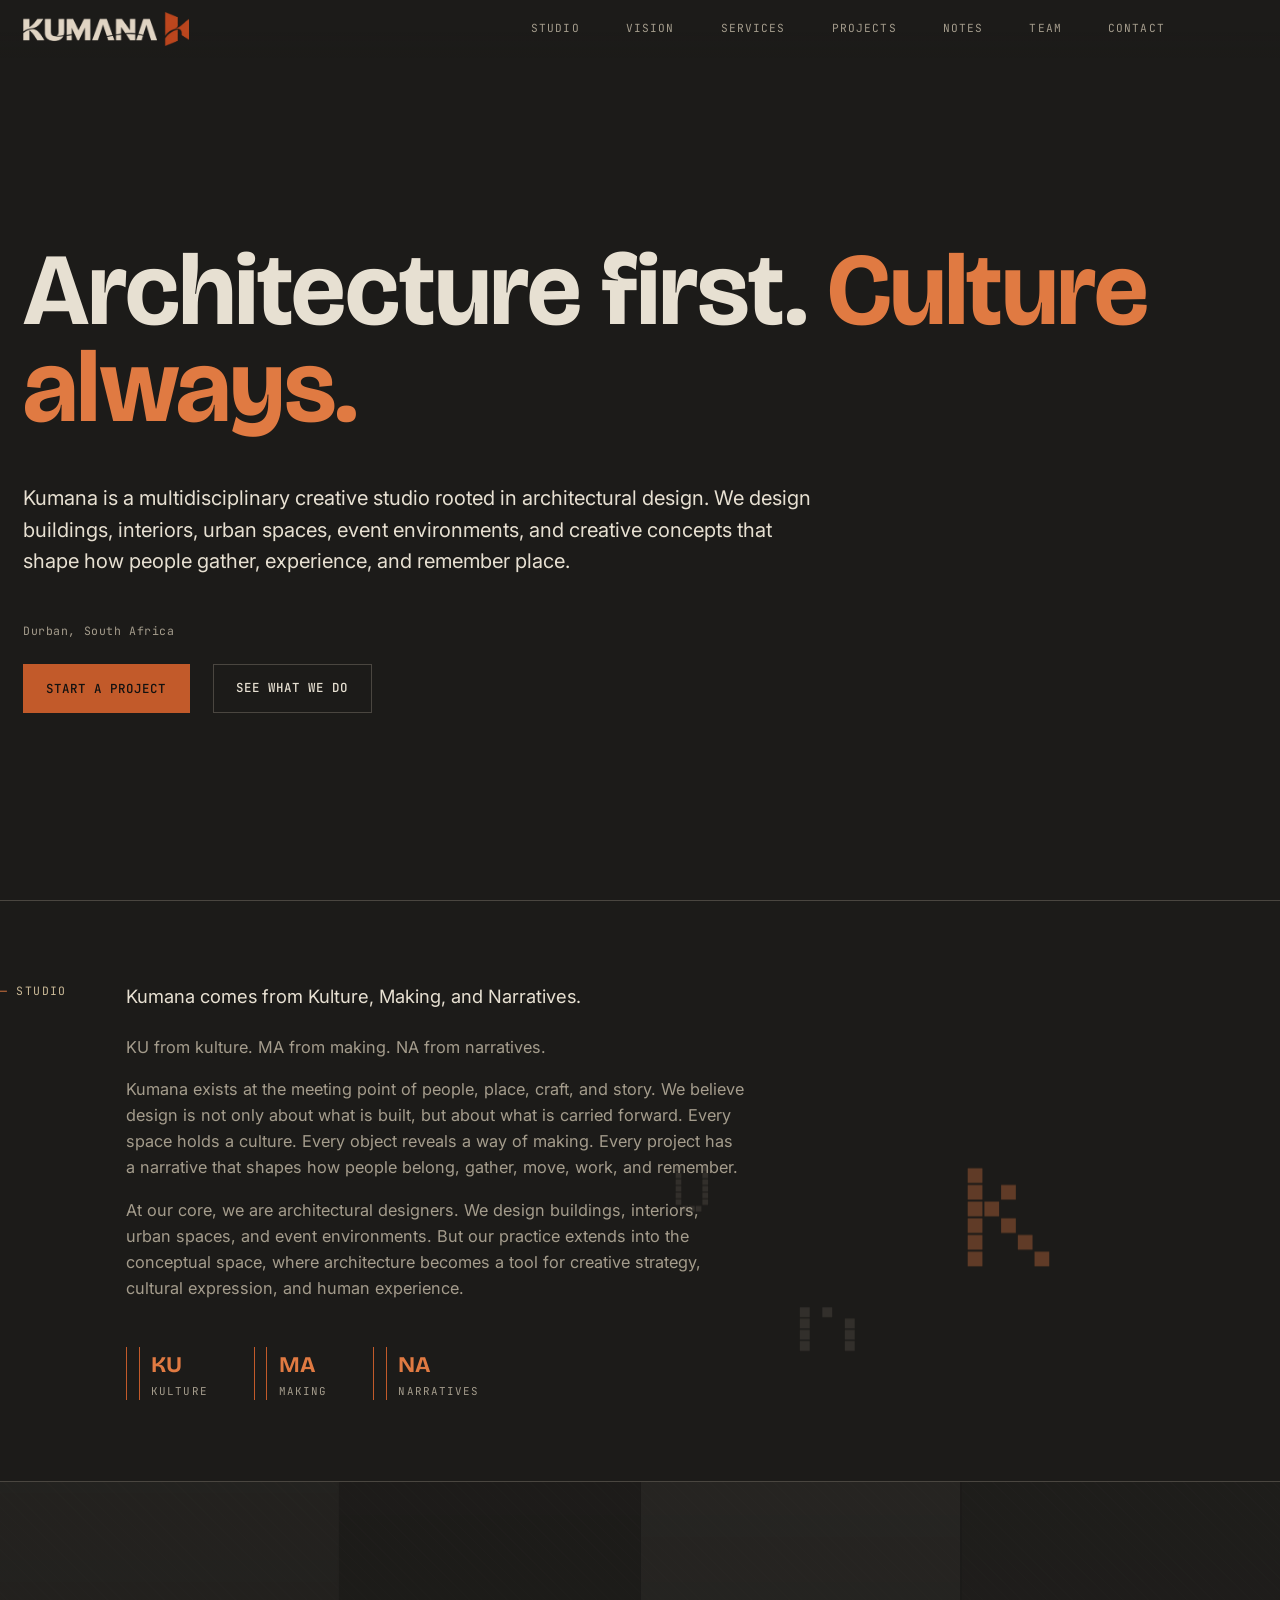
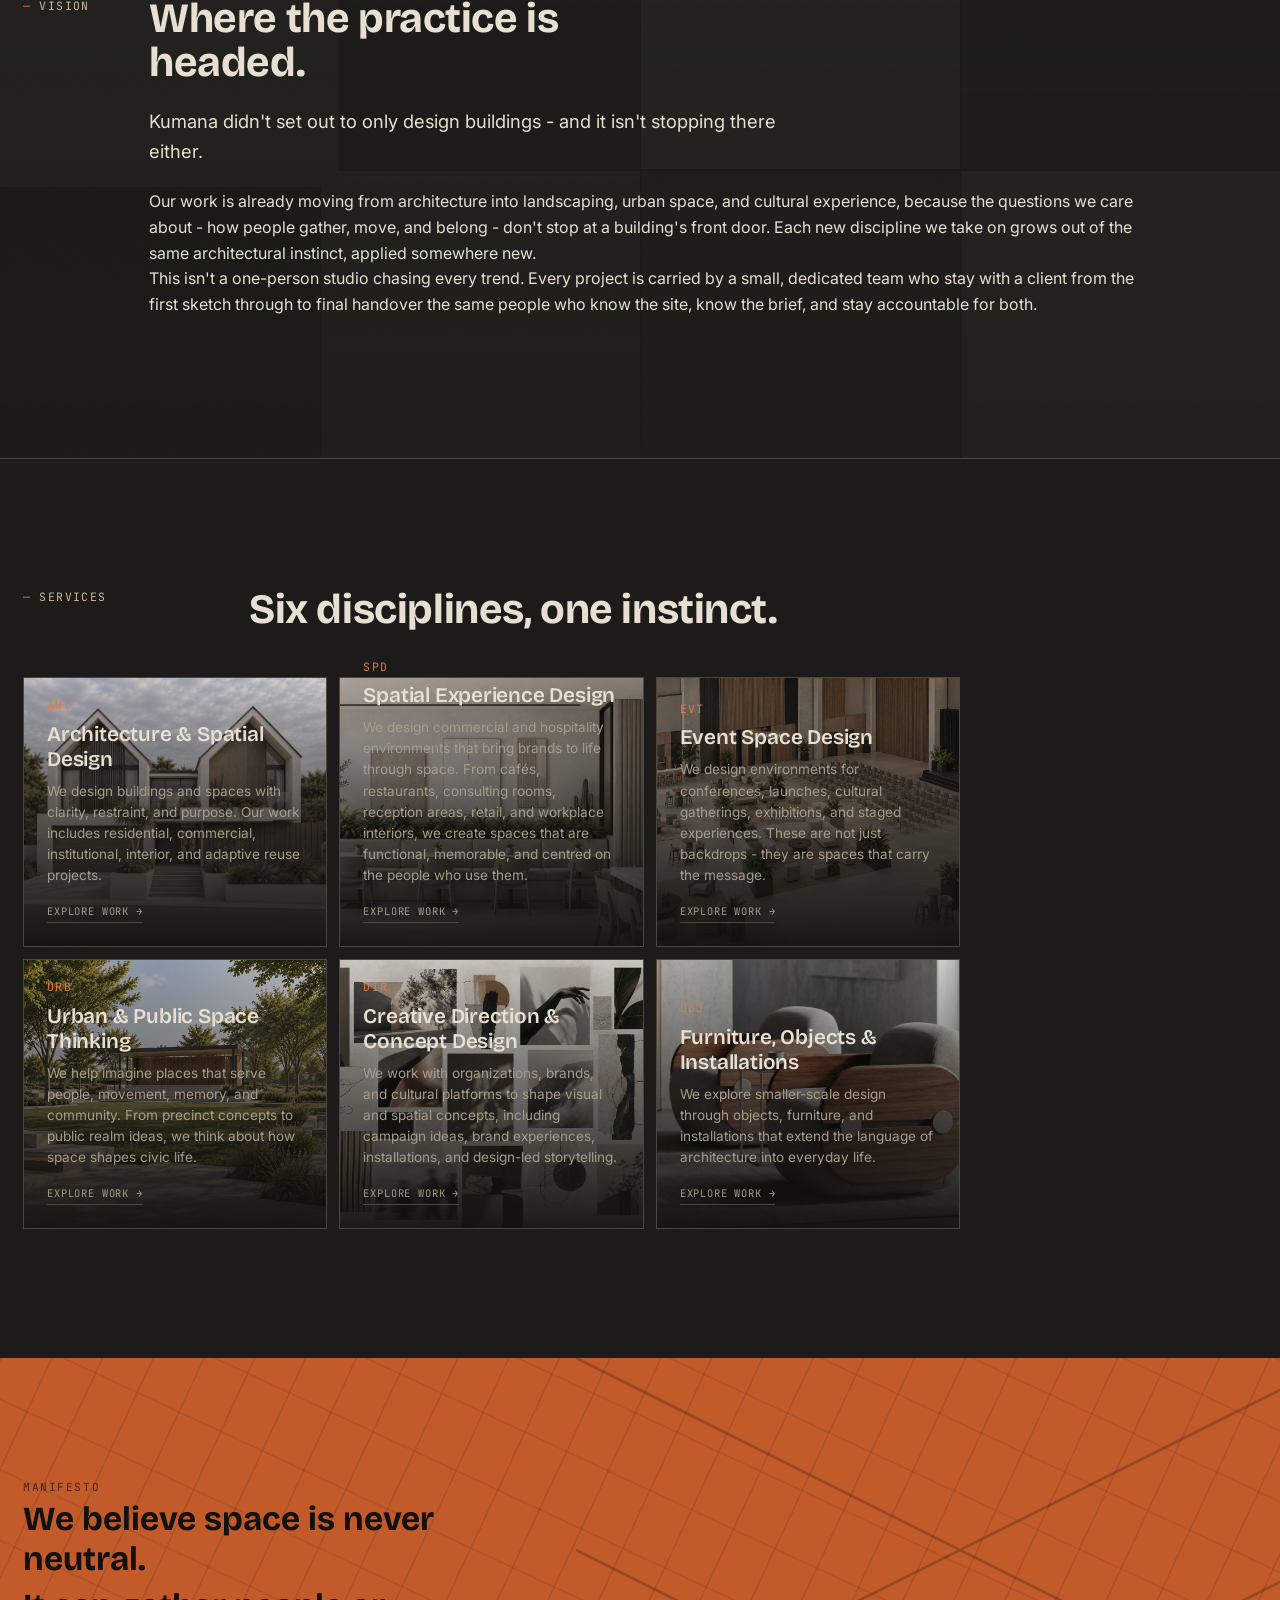
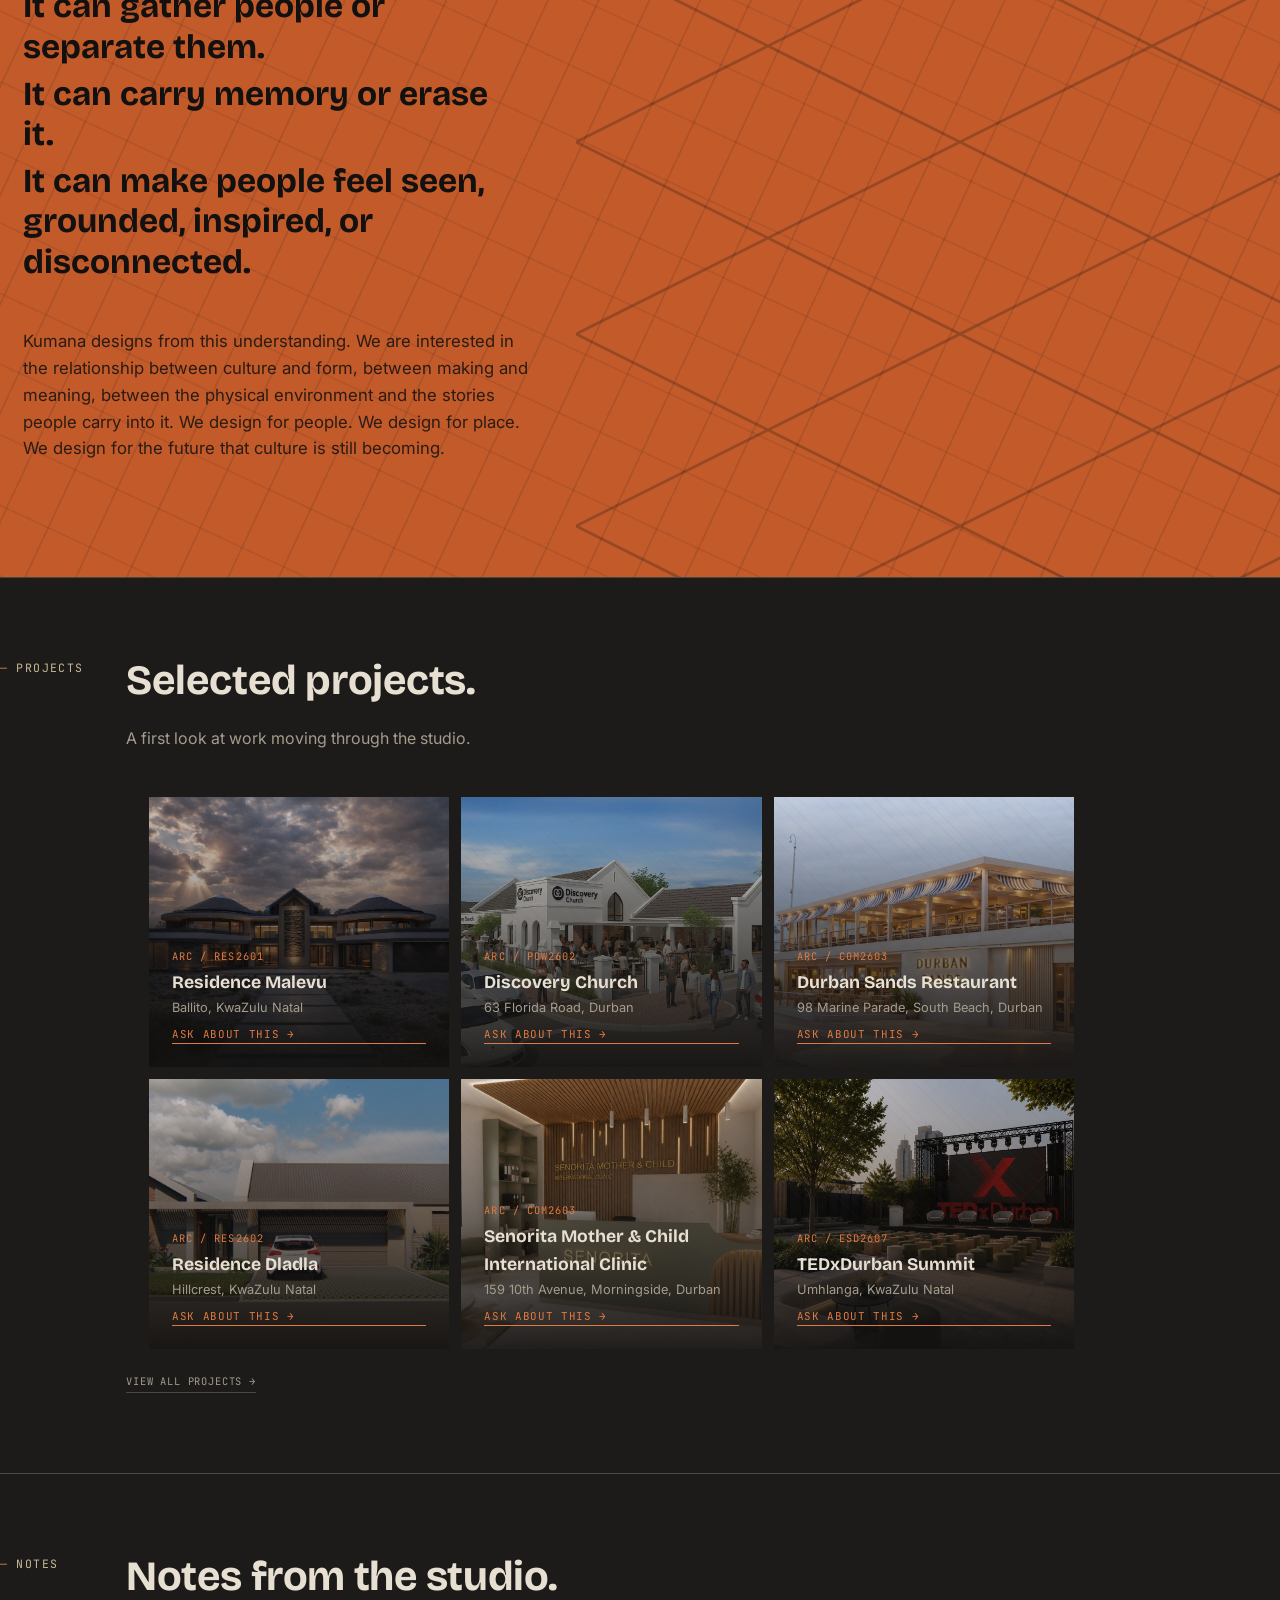
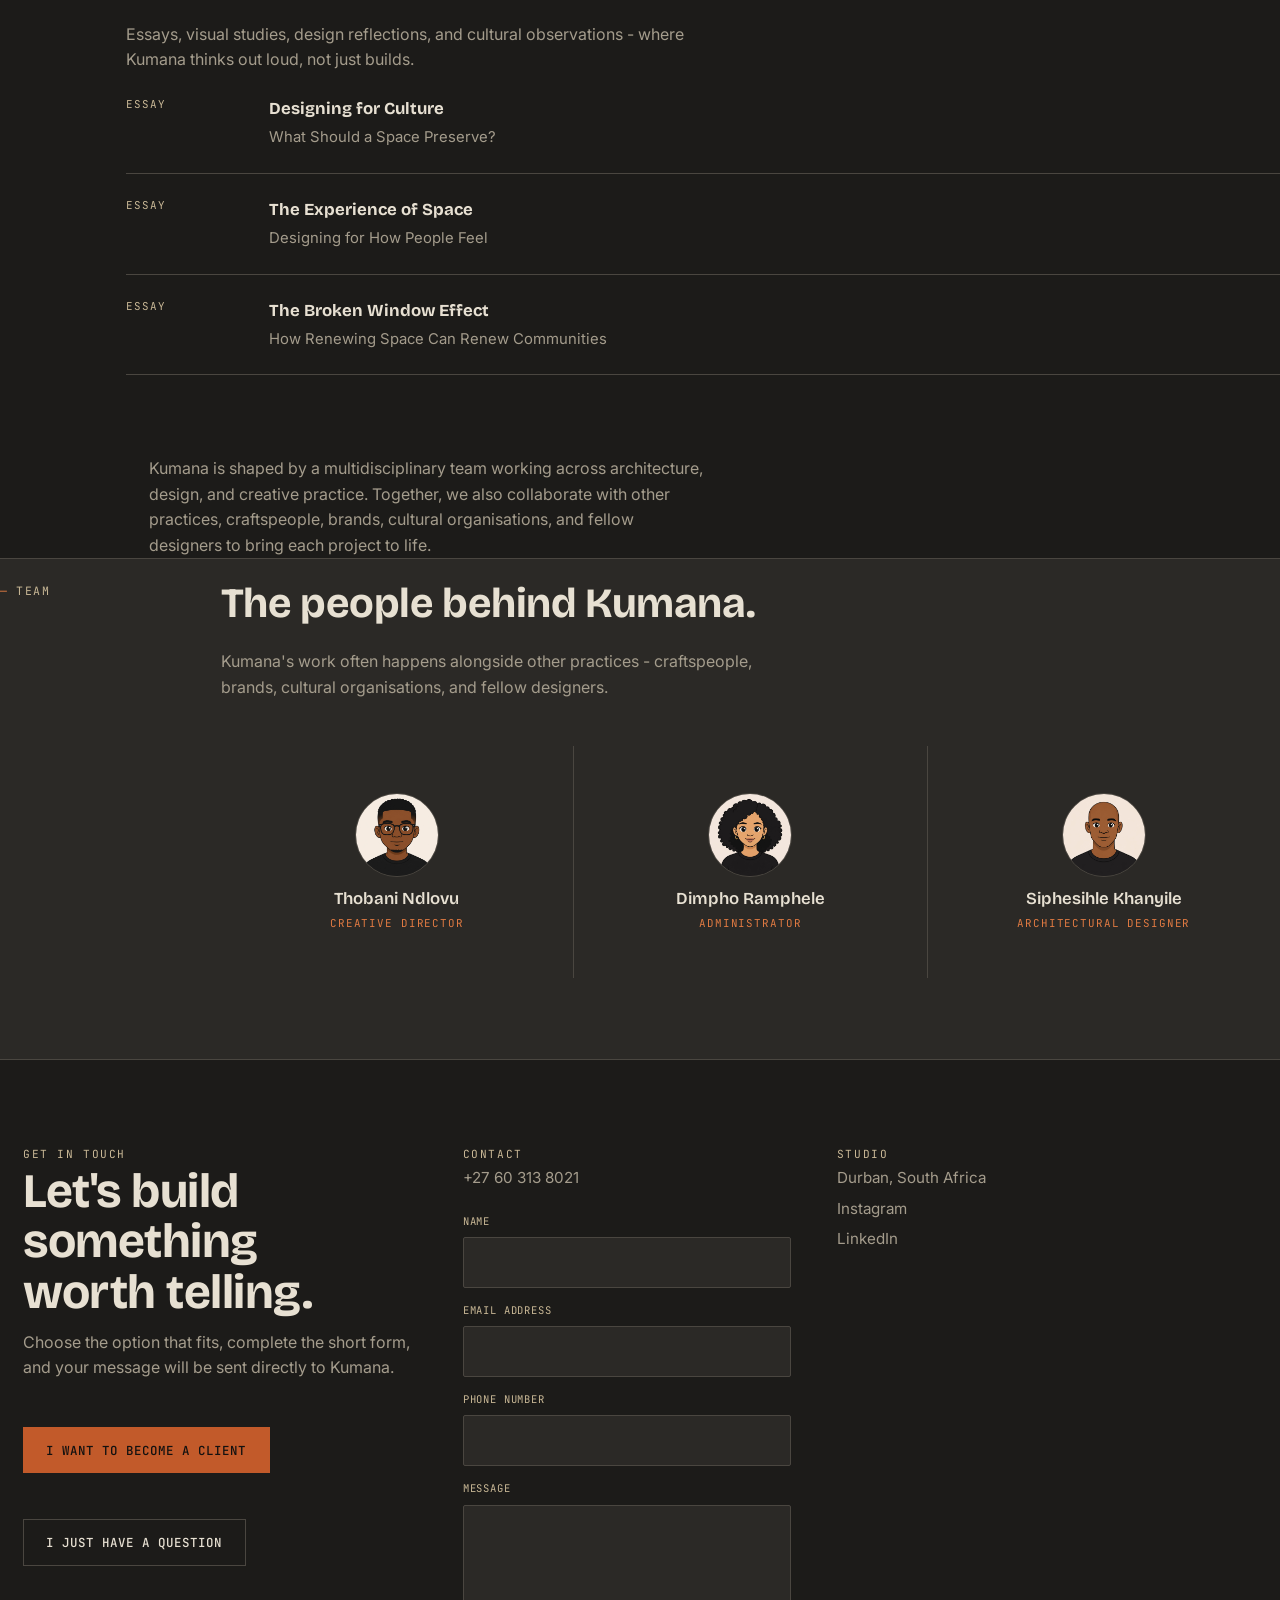
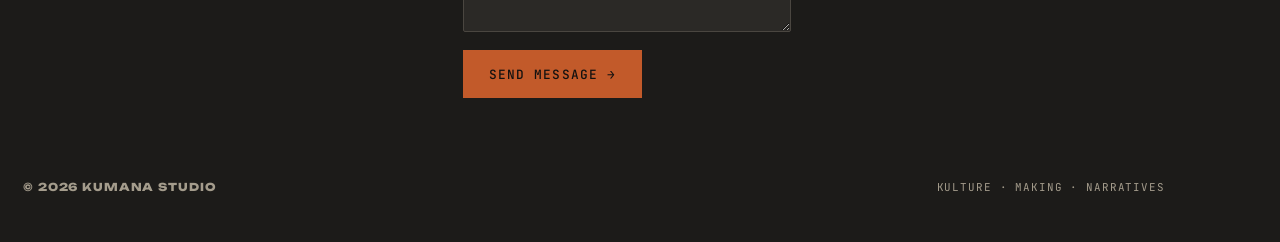
==== index.html @ 725523c1 "Use new service cover images" ====
<!DOCTYPE html>
<html lang="en">
<head>
<meta charset="UTF-8">
<meta name="viewport" content="width=device-width, initial-scale=1.0">
<title>Kumana - Multidisciplinary Studio Rooted in Architecture</title>
<meta name="description" content="Kumana is a multidisciplinary creative studio rooted in architectural design, working across architecture, urban design, event spaces, creative direction, spatial experience design, and objects. Our name comes from Culture, Making, and Narratives.">
<link rel="icon" type="image/svg+xml" href="favicon.svg">
<link rel="preconnect" href="https://fonts.googleapis.com">
<link rel="preconnect" href="https://fonts.gstatic.com" crossorigin>
<link href="https://fonts.googleapis.com/css2?family=Bricolage+Grotesque:opsz,wght@12..96,400;12..96,500;12..96,600;12..96,700;12..96,800&family=Inter:wght@400;500;600&family=JetBrains+Mono:wght@400;500&family=Unbounded:wght@700;800;900&display=swap" rel="stylesheet">
<link rel="stylesheet" href="style.css?v=20260919-2243">
</head>
<body> 

<div class="blueprint-grid" aria-hidden="true"></div>

<!-- flowing architectural contour lines behind entire page -->
<svg class="flow-svg" viewBox="0 0 1200 4000" preserveAspectRatio="none" aria-hidden="true">
  <path class="fl-rust" d="M -50 200 C 200 100, 400 350, 650 220 S 1100 100, 1250 260" />
  <path class="fl-stone" d="M -50 640 C 250 780, 500 520, 780 680 S 1150 820, 1250 700" />
  <path class="fl-rust" d="M -50 1200 C 300 1050, 550 1350, 820 1180 S 1150 1000, 1250 1150" />
  <path class="fl-stone" d="M -50 1750 C 260 1900, 520 1650, 800 1820 S 1150 1980, 1250 1850" />
  <path class="fl-rust" d="M -50 2300 C 280 2150, 560 2420, 830 2260 S 1150 2100, 1250 2240" />
  <path class="fl-stone" d="M -50 2850 C 250 3000, 540 2760, 810 2920 S 1150 3060, 1250 2940" />
  <path class="fl-rust" d="M -50 3400 C 300 3250, 560 3520, 830 3360 S 1150 3200, 1250 3340" />
</svg>

<header>
  <div class="wrap header-inner">
    <a class="mark logo-lockup" href="#" aria-label="Kumana home">
      <img src="images/kumana-header-logo-transparent.png?v=20260918-1" alt="Kumana">
    </a>
    <nav>
      <a href="#studio">Studio</a>
      <a href="#vision">Vision</a>
      <a href="#services">Services</a>
      <a href="gallery.html">Projects</a>
      <a href="#thinking">Notes</a>
      <a href="#collaborations">Team</a>
      <a href="#contact">Contact</a>
    </nav>
  </div>
</header>

<main>

  <!-- HERO -->
  <section class="hero">
    <div class="hero-bg" aria-hidden="true">
      <video autoplay muted loop playsinline>
        <source src="images/hero-loop.mp4" type="video/mp4">
      </video>
    </div>
    <div class="hero-overlay" aria-hidden="true"></div>

    <div class="wrap">
      <div class="hero-copy">
        <h1>Architecture first. <span class="pop">Culture always.</span></h1>
        <p class="deck">Kumana is a multidisciplinary creative studio rooted in architectural design. We design buildings, interiors, urban spaces, event environments, and creative concepts that shape how people gather, experience, and remember place.</p>
        <p class="coords">Durban, South Africa</p>
        <div class="cta-row">
          <button type="button" class="cta-btn" data-open-client-modal>Start a project</button>
          <a class="cta-btn ghost" href="#services">See what we do</a>
        </div>
      </div>
    </div>
  </section> 

  <!-- STUDIO / ABOUT -->
  <section id="studio" class="legend-section wrap about">
    <div class="about-bg" aria-hidden="true">
      <canvas id="kumana-canvas"></canvas>
    </div>
    <div class="legend-grid">
      <div class="tag">Studio</div>
      <div>
        <p class="lede">Kumana comes from Kulture, Making, and Narratives.</p>
        <p>KU from kulture. MA from making. NA from narratives.</p>
        <p>Kumana exists at the meeting point of people, place, craft, and story. We believe design is not only about what is built, but about what is carried forward. Every space holds a culture. Every object reveals a way of making. Every project has a narrative that shapes how people belong, gather, move, work, and remember.</p>
        <p>At our core, we are architectural designers. We design buildings, interiors, urban spaces, and event environments. But our practice extends into the conceptual space, where architecture becomes a tool for creative strategy, cultural expression, and human experience.</p>
        <div class="name-breakdown">
          <div><div class="syll">KU</div><div class="mean">kulture</div></div>
          <div><div class="syll">MA</div><div class="mean">Making</div></div>
          <div><div class="syll">NA</div><div class="mean">Narratives</div></div>
        </div>
      </div>
    </div>
  </section>

  <!-- VISION -->
  <section id="vision" class="vision-section">
    <div class="vision-bg" aria-hidden="true">
      <!-- 8 photo tiles — replace each with a real project/team photo when you have them -->
      <div class="photo-tile"><span></span></div>
      <div class="photo-tile"><span></span></div>
      <div class="photo-tile"><span></span></div>
      <div class="photo-tile"><span></span></div>
      <div class="photo-tile"><span></span></div>
      <div class="photo-tile"><span></span></div>
      <div class="photo-tile"><span></span></div>
      <div class="photo-tile"><span></span></div>
    </div>
    <div class="vision-overlay" aria-hidden="true"></div>
    <div class="wrap">
      <div class="legend-grid">
        <div class="tag">Vision</div>
        <div>
          <h2 class="section-title">Where the practice is headed.</h2>
          <p class="vision-lede">Kumana didn't set out to only design buildings - and it isn't stopping there either.</p>
          <p>Our work is already moving from architecture into landscaping, urban space, and cultural experience, because the questions we care about - how people gather, move, and belong - don't stop at a building's front door. Each new discipline we take on grows out of the same architectural instinct, applied somewhere new.</p>
          <p>This isn't a one-person studio chasing every trend. Every project is carried by a small, dedicated team who stay with a client from the first sketch through to final handover the same people who know the site, know the brief, and stay accountable for both.</p>
          <a class="enquire" href="#collaborations">See who you'll be working with →</a>
        </div>
      </div>
    </div>
  </section>

  <!-- SERVICES -->
  <section id="services" class="services-section">
    <div class="wrap services-header">
      <div class="tag">Services</div>
      <div class="services-header-right">
        <h2 class="section-title">Six disciplines, one instinct.</h2>
      </div>
    </div>
      <div class="carousel-outer">
        <div class="svc-card" style="--card-bg: url('images/architecture-service.jpg?v=20260920-1')">
          <div class="svc-card-inner">
            <span class="code">ARC</span>
            <h3>Architecture &amp; Spatial Design</h3>
            <p>We design buildings and spaces with clarity, restraint, and purpose. Our work includes residential, commercial, institutional, interior, and adaptive reuse projects.</p>
            <a class="svc-link" href="work/architecture.html">Explore work →</a>
          </div>
        </div>

        <div class="svc-card" style="--card-bg: url('images/spd-bg.jpg?v=20260920-1')">
          <div class="svc-card-inner">
            <span class="code">SPD</span>
            <h3>Spatial Experience Design</h3>
            <p>We design commercial and hospitality environments that bring brands to life through space. From cafés, restaurants, consulting rooms, reception areas, retail, and workplace interiors, we create spaces that are functional, memorable, and centred on the people who use them.</p>
            <a class="svc-link" href="work/spatial-experience.html">Explore work →</a>
          </div>
        </div>

        <div class="svc-card" style="--card-bg: url('images/evt-bg-20260920.jpg')">
          <div class="svc-card-inner">
            <span class="code">EVT</span>
            <h3>Event Space Design</h3>
            <p>We design environments for conferences, launches, cultural gatherings, exhibitions, and staged experiences. These are not just backdrops - they are spaces that carry the message.</p>
            <a class="svc-link" href="work/events.html">Explore work →</a>
          </div>
        </div>

        <div class="svc-card" style="--card-bg: url('images/urb-bg-20260920.jpg')">
          <div class="svc-card-inner">
            <span class="code">URB</span>
            <h3>Urban &amp; Public Space Thinking</h3>
            <p>We help imagine places that serve people, movement, memory, and community. From precinct concepts to public realm ideas, we think about how space shapes civic life.</p>
            <a class="svc-link" href="work/urban.html">Explore work →</a>
          </div>
        </div>

        <div class="svc-card" style="--card-bg: url('images/dir-bg-20260920.jpg')">
          <div class="svc-card-inner">
            <span class="code">DIR</span>
            <h3>Creative Direction &amp; Concept Design</h3>
            <p>We work with organizations, brands, and cultural platforms to shape visual and spatial concepts, including campaign ideas, brand experiences, installations, and design-led storytelling.</p>
            <a class="svc-link" href="work/direction.html">Explore work →</a>
          </div>
        </div>

        <div class="svc-card" style="--card-bg: url('images/obj-bg.jpg?v=20260919-2312')">
          <div class="svc-card-inner">
            <span class="code">OBJ</span>
            <h3>Furniture, Objects &amp; Installations</h3>
            <p>We explore smaller-scale design through objects, furniture, and installations that extend the language of architecture into everyday life.</p>
            <a class="svc-link" href="work/objects.html">Explore work →</a>
          </div>
        </div>

      </div>
  </section>

  <!-- MANIFESTO -->
  <section class="manifesto">
    <svg class="truss" viewBox="0 0 400 600" preserveAspectRatio="none" aria-hidden="true">
      <g stroke="#121110" stroke-width="1.5" fill="none" opacity="0.5">
        <path d="M0 0 L400 200 M0 100 L400 300 M0 200 L400 400 M0 300 L400 500 M0 400 L400 600" />
        <path d="M400 0 L0 200 M400 100 L0 300 M400 200 L0 400 M400 300 L0 500 M400 400 L0 600" />
      </g>
    </svg>
    <div class="wrap">
      <span class="label">Manifesto</span>
      <div class="m-lines">
        <p>We believe space is never neutral.</p>
        <p>It can gather people or separate them.</p>
        <p>It can carry memory or erase it.</p>
        <p>It can make people feel seen, grounded, inspired, or disconnected.</p>
      </div>
      <p class="m-close">Kumana designs from this understanding. We are interested in the relationship between culture and form, between making and meaning, between the physical environment and the stories people carry into it. We design for people. We design for place. We design for the future that culture is still becoming.</p>
    </div>
  </section>

  <!-- WORK -->
  <section id="work" class="legend-section wrap">
    <div class="legend-grid work-legend-grid">
      <div class="tag">Projects</div>
      <div class="work-content">
        <h2 class="section-title">Selected projects.</h2>
        <p style="color:var(--stone-dim); max-width:50ch;">A first look at work moving through the studio.</p>
          <div class="work-grid">
          <div class="work-item"><img src="images/arc-res2601-Residence-Malevu.jpg" alt="Modern residence project"><span class="wcode">ARC / RES2601</span><h4>Residence Malevu</h4><span class="status">Ballito, KwaZulu Natal</span><a class="w-enquire" href="mailto:clients@kumana.studio?subject=Enquiry%3A%20Project%20ARC%2FRES2601">Ask about this →</a></div>
          <div class="work-item"><img src="images/arc-pow2602-Discovery-church.jpg" alt="Discovery Church project"><span class="wcode">ARC / POW2602</span><h4>Discovery Church</h4><span class="status">63 Florida Road, Durban</span><a class="w-enquire" href="mailto:clients@kumana.studio?subject=Enquiry%3A%20Project%20ARC%2FPOW2602">Ask about this →</a></div>
          <div class="work-item"><img src="images/arc-com2603-durban-sands.jpg" alt="Durban Sands project"><span class="wcode">ARC / COM2603</span><h4>Durban Sands Restaurant</h4><span class="status">98 Marine Parade, South Beach, Durban</span><a class="w-enquire" href="mailto:clients@kumana.studio?subject=Enquiry%3A%20Project%20ARC%2FCOM2603">Ask about this →</a></div>
          <div class="work-item"><img src="images/arc-res2602-Residence-Dladla.jpg" alt="Residence Dladla project"><span class="wcode">ARC / RES2602</span><h4>Residence Dladla</h4><span class="status">Hillcrest, KwaZulu Natal</span><a class="w-enquire" href="mailto:clients@kumana.studio?subject=Enquiry%3A%20Project%20ARC%2FRES2602">Ask about this →</a></div>
          <div class="work-item"><img src="images/arc-com2603-Senorita-Mother-&-child-international-clinic.jpg" alt="Senorita Mother & Child International Clinic project"><span class="wcode">ARC / COM2603</span><h4>Senorita Mother & Child International Clinic</h4><span class="status">159 10th Avenue, Morningside, Durban</span><a class="w-enquire" href="mailto:clients@kumana.studio?subject=Enquiry%3A%20Project%20ARC%2FCOM2603">Ask about this →</a></div>
          <div class="work-item"><img src="images/arc-esd2607-TEDxDurban-Summit.jpg" alt="TEDxDurban Summit project"><span class="wcode">ARC / ESD2607</span><h4>TEDxDurban Summit</h4><span class="status">Umhlanga, KwaZulu Natal</span><a class="w-enquire" href="mailto:clients@kumana.studio?subject=Enquiry%3A%20Project%20ARC%2FESD2607">Ask about this →</a></div>
        </div>
        <a class="svc-link" style="display:inline-block; margin-top:var(--space-s);" href="gallery.html">View all projects →</a>
      </div>
    </div>
  </section>

  <!-- THINKING -->
  <section id="thinking" class="legend-section wrap">
    <div class="legend-grid">
      <div class="tag">Notes</div>
      <div>
        <h2 class="section-title">Notes from the studio.</h2>
        <p style="color:var(--stone-dim); max-width:56ch; margin-bottom:var(--space-s);">Essays, visual studies, design reflections, and cultural observations - where Kumana thinks out loud, not just builds.</p>
        <div class="thinking-list">
          <a class="thinking-item" href="https://thobanindlovu20.substack.com/p/designing-for-culture" target="_blank" rel="noopener noreferrer" aria-label="Read Designing for Culture on Substack">
            <span class="t-tag">Essay</span>
            <div><h4>Designing for Culture</h4><p>What Should a Space Preserve?</p></div>
          </a>
          <a class="thinking-item" href="https://thobanindlovu20.substack.com/p/the-experience-of-space" target="_blank" rel="noopener noreferrer" aria-label="Read The Experience of Space on Substack">
            <span class="t-tag">Essay</span>
            <div><h4>The Experience of Space</h4><p>Designing for How People Feel</p></div>
          </a>
          <a class="thinking-item" href="https://thobanindlovu20.substack.com/p/the-broken-window-effect" target="_blank" rel="noopener noreferrer" aria-label="Read The Broken Window Effect on Substack">
            <span class="t-tag">Essay</span>
            <div><h4>The Broken Window Effect</h4><p>How Renewing Space Can Renew Communities</p></div>
          </a>
        </div>
      </div>
    </div>
  </section>

  <div class="team-intro wrap">
    <p>Kumana is shaped by a multidisciplinary team working across architecture, design, and creative practice. Together, we also collaborate with other practices, craftspeople, brands, cultural organisations, and fellow designers to bring each project to life.</p>
  </div>
  <section id="collaborations" class="legend-section wrap collab hatch">
    <div class="legend-grid">
            <div class="tag">Team</div>
      <div>
                <h2 class="section-title">The people behind Kumana.</h2>
        <p style="color:var(--stone-dim); max-width:56ch; margin-bottom:var(--space-s);">Kumana's work often happens alongside other practices - craftspeople, brands, cultural organisations, and fellow designers.</p>
        <div class="collab-grid">
          <div class="collab-cell">
            <div class="collab-photo"><img src="images/thobani-ndlovu.jpg" alt=""></div>
            <div>
              <div class="collab-name">Thobani Ndlovu</div>
              <div class="collab-role">Creative Director</div>
            </div>
          </div>
          <div class="collab-cell">
            <div class="collab-photo"><img src="images/dimpho-ramphele.jpg" alt=""></div>
            <div>
              <div class="collab-name">Dimpho Ramphele</div>
              <div class="collab-role">Administrator</div>
            </div>
          </div>
          <div class="collab-cell">
            <div class="collab-photo"><img src="images/siphesihle-khanyile.jpg" alt=""></div>
            <div>
              <div class="collab-name">Siphesihle Khanyile</div>
              <div class="collab-role">Architectural Designer</div>
            </div>
          </div>
        </div>
      </div>
    </div>
  </section>

  <!-- CONTACT -->
  <footer id="contact" class="wrap">
    <div class="foot-grid">
      <div>
        <span class="label">Get in touch</span>
        <h2>Let's build something worth telling.</h2>
        <p style="color:var(--stone-dim); max-width:44ch; margin-top:0.8rem;">Choose the option that fits, complete the short form, and your message will be sent directly to Kumana.</p>
        <div class="cta-row" style="margin-top:var(--space-s); flex-direction:column; align-items:flex-start;">
          <button type="button" class="cta-btn" id="become-client-btn" data-open-client-modal>I want to become a client</button>
          <button type="button" class="cta-btn ghost" id="question-btn">I just have a question</button>
        </div>
      </div>
      <div class="col">
        <span class="label">Contact</span>
        
        <a href="tel:+27603138021">+27 60 313 8021</a>
        <form class="footer-contact-form" action="https://formsubmit.co/thobanindlovu@outlook.com" method="POST">
  <input type="hidden" name="_subject" value="New enquiry from Kumana.co">
  <input type="hidden" name="_template" value="table">
  <input type="hidden" name="_next" value="https://kumana.co/?sent=1#contact">
  <input type="text" name="_honey" tabindex="-1" autocomplete="off" class="form-honeypot" aria-hidden="true">
  <label for="footer-name">Name</label>
  <input type="text" id="footer-name" name="name" autocomplete="name" required>
  <label for="footer-email">Email address</label>
  <input type="email" id="footer-email" name="email" autocomplete="email" required>
  <label for="footer-phone">Phone number</label>
  <input type="tel" id="footer-phone" name="phone" autocomplete="tel">
  <label for="footer-message">Message</label>
  <textarea id="footer-message" name="message" rows="4" required></textarea>
  <button type="submit" class="form-submit">Send message →</button>
</form>
      </div>
      <div class="col">
        <span class="label">Studio</span>
        <p>Durban, South Africa</p>
        <a href="https://www.instagram.com/kumana.co/">Instagram</a>
        <a href="https://www.linkedin.com/company/kumanacollective/">LinkedIn</a>
      </div>
    </div>
    <div class="bottom">
      <span class="logo-font">© 2026 KUMANA STUDIO</span>
      <span>KULTURE · MAKING · NARRATIVES</span>
    </div>
  </footer>

  <!-- BECOME A CLIENT — MODAL FORM -->
  <div class="modal-overlay" id="client-modal-overlay" hidden>
    <div class="modal-dialog" role="dialog" aria-modal="true" aria-labelledby="client-modal-title">
      <button type="button" class="modal-close" id="client-modal-close" aria-label="Close form">&times;</button>
      <span class="label">New enquiry</span>
      <h2 id="client-modal-title" class="section-title modal-title">Tell us about your project.</h2>
      <p style="color:var(--stone-dim); max-width:52ch; margin-bottom:var(--space-m);">Share the essentials below and your enquiry will be sent directly to Kumana.</p>

      <form id="client-form" novalidate>
        <div class="form-row-2">
          <div class="form-field">
            <label for="cf-name">Name</label>
            <input type="text" id="cf-name" name="name" autocomplete="given-name" required>
          </div>
          <div class="form-field">
            <label for="cf-surname">Surname</label>
            <input type="text" id="cf-surname" name="surname" autocomplete="family-name" required>
          </div>
        </div>

        <div class="form-row-2">
          <div class="form-field">
            <label for="cf-email">Email</label>
            <input type="email" id="cf-email" name="email" autocomplete="email" required>
          </div>
          <div class="form-field">
            <label for="cf-whatsapp">WhatsApp number</label>
            <input type="tel" id="cf-whatsapp" name="whatsapp" placeholder="+27 XX XXX XXXX" autocomplete="tel" required>
          </div>
        </div>

        <div class="form-field">
          <label id="cf-project-type-label">Project type</label>
          <div class="quick-picks" data-group="project-type" role="group" aria-labelledby="cf-project-type-label">
            <button type="button" class="quick-pick" data-value="New Build" aria-pressed="false">New Build</button>
            <button type="button" class="quick-pick" data-value="Addition / Renovation" aria-pressed="false">Addition / Renovation</button>
          </div>
        </div>

        <div class="form-field">
          <label id="cf-discipline-label">Discipline</label>
          <div class="quick-picks" data-group="discipline" role="group" aria-labelledby="cf-discipline-label">
            <button type="button" class="quick-pick" data-value="Architecture &amp; Spatial Design" aria-pressed="false">Architecture &amp; Spatial Design</button>
            <button type="button" class="quick-pick" data-value="Spatial Experience Design" aria-pressed="false">Spatial Experience Design</button>
            <button type="button" class="quick-pick" data-value="Event Space Design" aria-pressed="false">Event Space Design</button>
            <button type="button" class="quick-pick" data-value="Urban &amp; Public Space Thinking" aria-pressed="false">Urban &amp; Public Space Thinking</button>
            <button type="button" class="quick-pick" data-value="Creative Direction &amp; Concept Design" aria-pressed="false">Creative Direction &amp; Concept Design</button>
            <button type="button" class="quick-pick" data-value="Furniture, Objects &amp; Installations" aria-pressed="false">Furniture, Objects &amp; Installations</button>
          </div>
        </div>

        <div class="form-field">
          <label for="cf-location">Project location</label>
          <select id="cf-location" name="location" required>
            <option value="" disabled selected>Select a province</option>
            <option>Eastern Cape</option>
            <option>Free State</option>
            <option>Gauteng</option>
            <option>KwaZulu-Natal</option>
            <option>Limpopo</option>
            <option>Mpumalanga</option>
            <option>North West</option>
            <option>Northern Cape</option>
            <option>Western Cape</option>
            <option>Outside South Africa</option>
          </select>
        </div>

        <button type="submit" class="form-submit">Send enquiry →</button>
        <p class="form-status" id="cf-status" role="status"></p>
      </form>
    </div>
  </div>

  <!-- GENERAL QUESTION — MODAL FORM -->
  <div class="modal-overlay" id="question-modal-overlay" hidden>
    <div class="modal-dialog" role="dialog" aria-modal="true" aria-labelledby="question-modal-title">
      <button type="button" class="modal-close" id="question-modal-close" aria-label="Close form">&times;</button>
      <span class="label">General enquiry</span>
      <h2 id="question-modal-title" class="section-title modal-title">What would you like to ask?</h2>
      <p style="color:var(--stone-dim); max-width:52ch; margin-bottom:var(--space-m);">Send your question directly to Kumana and we will get back to you.</p>
      <form id="question-form" novalidate>
        <div class="form-row-2">
          <div class="form-field"><label for="qf-name">Name</label><input type="text" id="qf-name" name="name" autocomplete="name" required></div>
          <div class="form-field"><label for="qf-email">Email</label><input type="email" id="qf-email" name="email" autocomplete="email" required></div>
        </div>
        <div class="form-field"><label for="qf-subject">Subject</label><input type="text" id="qf-subject" name="subject" required></div>
        <div class="form-field"><label for="qf-message">Question</label><textarea id="qf-message" name="message" rows="5" required></textarea></div>
        <button type="submit" class="form-submit">Send question →</button>
        <p class="form-status" id="qf-status" role="status"></p>
      </form>
    </div>
  </div>

</main>

<script src="script.js"></script>


</body>
</html>
---- style.css ----
:root{
    --charcoal:#1c1b19;
    --charcoal-deep:#121110;
    --charcoal-light:#2b2926;
    --stone:#e7e0d2;
    --stone-dim:#a49c8c;
    --rust:#c25a2a;
    --rust-bright:#e07a42;
    --rust-dim:#8a3f1e; 
    --indigo:#414d73;
    --line:#4a4640;
    --sand:#c9b896;
    --space-xs: clamp(0.5rem, 0.4rem + 0.4vw, 0.75rem);
    --space-s: clamp(1rem, 0.8rem + 0.8vw, 1.5rem);
    --space-m: clamp(2rem, 1.6rem + 1.6vw, 3rem);
    --space-l: clamp(3.5rem, 2.8rem + 2.8vw, 6rem);
    --space-xl: clamp(5rem, 4rem + 4vw, 9rem);
  }

  *{box-sizing:border-box; margin:0; padding:0;}
  html{scroll-behavior:smooth;}

  body{
    background:var(--charcoal);
    color:var(--stone);
    font-family:'Inter', sans-serif;
    font-size:16px;
    line-height:1.6;
    overflow-x:hidden;
  }

  ::selection{ background:var(--rust); color:var(--charcoal-deep); }
  a{ color:inherit; text-decoration:none; }
  :focus-visible{ outline:2px solid var(--rust-bright); outline-offset:4px; }

  h1,h2,h3{
    font-family:'Bricolage Grotesque', sans-serif;
    font-weight:700;
    letter-spacing:-0.01em;
    line-height:1.05;
  }

  .label{
    font-family:'JetBrains Mono', monospace;
    font-size:0.7rem;
    letter-spacing:0.14em;
    text-transform:uppercase;
    color:var(--sand);
  }

  .wrap{
    max-width:1300px;
    margin:0;
    padding-left:var(--space-s);
    padding-right:var(--space-xl);
  }

  /* ================= FLOWING ARCHITECTURAL PATTERN LAYER ================= */
  .blueprint-grid{
    position:fixed; inset:0; pointer-events:none; z-index:0;
    background-image:
      linear-gradient(var(--line) 1px, transparent 1px),
      linear-gradient(90deg, var(--line) 1px, transparent 1px);
    background-size:64px 64px;
    opacity:0.05;
  }

  .flow-svg{
    position:fixed; inset:0; width:100%; height:100%;
    pointer-events:none; z-index:0;
    opacity:0.14;
  }
  .flow-svg path{ fill:none; stroke-width:1.1; }
  .flow-svg .fl-rust{ stroke:var(--rust); }
  .flow-svg .fl-stone{ stroke:var(--stone-dim); }

  /* diagonal hatch used on gray/utility surfaces */
  .hatch{
    background-image:repeating-linear-gradient(
      -45deg,
      rgba(231,224,210,0.05) 0px,
      rgba(231,224,210,0.05) 1px,
      transparent 1px,
      transparent 10px
    );
  }

  /* ================= NAV ================= */
  header{
    position:fixed; top:0; left:0; right:0; z-index:50;
    padding:var(--space-xs) 0;
    background:linear-gradient(var(--charcoal) 55%, transparent);
  }
  .header-inner{
    display:flex; justify-content:space-between; align-items:center;
    gap:var(--space-m);
  }
  header .mark{
    flex-shrink:0;
  }
  .logo-lockup{
    display:block;
    width:clamp(9.5rem, 13vw, 11rem);
    height:auto;
  }
  .logo-lockup img{
    display:block;
    width:100%;
    height:auto;
  }
  .logo-font{
    font-family:'Unbounded', sans-serif;
    font-weight:800;
  }
  header nav{ display:flex; gap:var(--space-m); flex-wrap:wrap; justify-content:flex-end; }
  header nav a{
    font-family:'JetBrains Mono', monospace;
    font-size:0.7rem; letter-spacing:0.1em; text-transform:uppercase;
    color:var(--stone-dim); transition:color .2s ease; position:relative;
    white-space:nowrap;
  }
  header nav a:hover{ color:var(--stone); }
  header nav a::after{
    content:''; position:absolute; left:0; bottom:-4px;
    width:0; height:1px; background:var(--rust-bright);
    transition:width .25s ease;
  }
  header nav a:hover::after{ width:100%; }
  @media (max-width:820px){ header nav{ display:none; } }

  section{ position:relative; z-index:1; }

  /* ================= HERO — full-bleed background with overlaid copy ================= */
  .hero{
    min-height:100svh;
    position:relative;
    display:flex;
    align-items:center;
    padding-top:clamp(8rem, 15vh, 11rem); padding-bottom:var(--space-l);
    overflow:hidden;
    isolation:isolate;
  }

  .hero-bg{
    position:absolute; inset:0;
    z-index:-2;
    display:flex; align-items:center; justify-content:center;
    background:var(--charcoal);
  }
  .hero-bg video{
    width:100%; height:100%; object-fit:cover; display:block;
  }
  .hero-bg svg{ width:60%; max-width:520px; height:auto; opacity:0.5; }
  .hero-bg path, .hero-bg line, .hero-bg circle{
    fill:none; stroke:var(--stone-dim); stroke-width:1;
    stroke-dasharray:1600; stroke-dashoffset:1600;
    animation:draw 2.8s ease forwards .3s;
  }
  .hero-bg .accent{ stroke:var(--rust-bright); stroke-width:1.4; }

  .hero-overlay{
    position:absolute; inset:0; z-index:-1;
    background:linear-gradient(180deg, rgba(28,27,25,0.55) 0%, rgba(28,27,25,0.75) 55%, rgba(28,27,25,0.92) 100%);
  }

  .hero-copy{ position:relative; max-width:72rem; }
  .hero h1{
    font-size:clamp(3.4rem, 2rem + 5.5vw, 7rem);
    max-width:none;
    line-height:0.95;
  }
  .hero h1 .hero-line{ display:block; white-space:nowrap; }
  .hero h1 .pop{ color:var(--rust-bright); }
  .hero p.deck{
    margin-top:var(--space-m); max-width:62ch;
    color:var(--stone); font-size:clamp(1.05rem, 0.9rem + 0.45vw, 1.35rem);
    line-height:1.55;
    position:relative;
  }
  .hero .coords{
    margin-top:var(--space-m);
    font-family:'JetBrains Mono', monospace;
    font-size:0.72rem; color:var(--stone-dim); letter-spacing:0.05em;
  }
  @keyframes draw{ to{ stroke-dashoffset:0; } }

  /* ================= LEGEND SECTION SCAFFOLD ================= */
  .legend-section{ padding:var(--space-l) 0; border-top:1px solid var(--line); }
  .legend-grid{ display:grid; grid-template-columns:80px 1fr; gap:var(--space-m); }
  @media (max-width:760px){ .legend-grid{ grid-template-columns:1fr; gap:var(--space-s); } }
  .legend-grid .tag, .services-header .tag{
    font-family:'JetBrains Mono', monospace; font-size:0.72rem;
    letter-spacing:0.12em; text-transform:uppercase; color:var(--sand);
    display:flex; align-items:flex-start; gap:0.5rem;
  }
  .legend-grid .tag::before, .services-header .tag::before{ content:'—'; color:var(--rust-bright); }
  .section-title{
    font-size:clamp(1.8rem, 1.4rem + 2vw, 2.6rem);
    max-width:20ch; margin-bottom:var(--space-s);
  }

  /* ================= ABOUT ================= */
  .about{ overflow:hidden; }
  .about-bg{
    position:absolute;
    inset:0;
    z-index:0;
    pointer-events:none;
    opacity:0.35;
    overflow:hidden;
  }
  .about-bg canvas{ width:100%; height:100%; display:block; }
  @media (max-width:700px){
    .about-bg{ opacity:0.28; }
  }
  .about .legend-grid{ position:relative; z-index:1; }
  .about p{ max-width:62ch; color:var(--stone-dim); font-size:1.02rem; }

  /* ================= VISION — photo collage background ================= */
  .vision-section{
    position:relative;
    padding:var(--space-xl) 0;
    overflow:hidden;
    isolation:isolate;
    border-top:1px solid var(--line);
  }
  .vision-bg{
    position:absolute; inset:0; z-index:-2;
    display:grid;
    grid-template-columns:repeat(4, 1fr);
    grid-template-rows:repeat(2, 1fr);
    gap:2px;
  }
  .photo-tile{
    background:var(--charcoal-light);
    position:relative;
    display:flex; align-items:center; justify-content:center;
    overflow:hidden;
    transform:scale(1);
    transition:transform 1.1s ease, filter 1.1s ease;
    will-change:transform;
  }
  .photo-tile img{
    position:absolute; inset:0;
    width:100%; height:100%;
    object-fit:cover;
  }
  .photo-tile.random-hover{
    transform:scale(1.12);
    filter:brightness(1.15);
    z-index:1;
  }
  .photo-tile::before{
    content:'';
    position:absolute; inset:0;
    background:repeating-linear-gradient(45deg, transparent, transparent 8px, rgba(231,224,210,0.04) 8px, rgba(231,224,210,0.04) 9px);
  }
  .photo-tile:nth-child(1){ background:#3d3934; }
  .photo-tile:nth-child(2){ background:#221f1c; }
  .photo-tile:nth-child(3){ background:#55504a; }
  .photo-tile:nth-child(4){ background:#2b2926; }
  .photo-tile:nth-child(5){ background:#181613; }
  .photo-tile:nth-child(6){ background:#4a453e; }
  .photo-tile:nth-child(7){ background:#332f2a; }
  .photo-tile:nth-child(8){ background:#5c564e; }
  @media (max-width:700px){
    .vision-bg{ grid-template-columns:repeat(2, 1fr); grid-template-rows:repeat(4, 1fr); }
  }
  .vision-overlay{
    position:absolute; inset:0; z-index:-1;
    background:linear-gradient(180deg, rgba(28,27,25,0.82) 0%, rgba(28,27,25,0.92) 100%);
  }
  .vision-lede{ color:var(--stone); font-size:1.15rem; max-width:56ch; margin-bottom:var(--space-s); }
  .about p + p{ margin-top:1rem; }
  .about .lede{ color:var(--stone); font-size:1.15rem; max-width:56ch; margin-bottom:var(--space-s); }
  .name-breakdown{ display:flex; gap:var(--space-m); margin-top:var(--space-m); flex-wrap:wrap; }
  .name-breakdown div{ border-left:1px solid var(--rust); padding-left:var(--space-xs); }
  .name-breakdown .syll{ font-family:'Bricolage Grotesque', sans-serif; color:var(--rust-bright); font-size:1.4rem; font-weight:700; }
  .name-breakdown .mean{ font-family:'JetBrains Mono', monospace; font-size:0.68rem; text-transform:uppercase; letter-spacing:0.1em; color:var(--stone-dim); }

  /* ================= SERVICES CAROUSEL ================= */
  .services-section{
    padding: var(--space-l) 0;
    border-top: 1px solid var(--line);
    min-height: 100svh;
    display: flex;
    flex-direction: column;
    justify-content: center;
    position: relative;
    z-index: 1;
  }
  .services-header{
    display: grid;
    grid-template-columns: 180px 1fr;
    gap: var(--space-m);
    margin-bottom: var(--space-m);
    align-items: start;
  }
  @media (max-width:760px){ .services-header{ grid-template-columns:1fr; } }
  .services-header-right{ display:flex; flex-direction:column; gap:var(--space-s); }
  .services-header .section-title{ margin-bottom:0; }
  
  .carousel-outer{
    display:grid;
    grid-template-columns:repeat(3, minmax(0, 1fr));
    gap:0.75rem;
    width:75%;
    max-width:1400px;
    padding:0 0 0 var(--space-s);
    margin-right:auto;
  }
.carousel-btn{
  background:transparent;
  border:none;
  color:var(--line);
  font-size:1.8rem;
  line-height:1;
  cursor:pointer;
  flex-shrink:0;
  padding:0.2rem 0.4rem;
  transition:color .2s;
}
.carousel-btn:hover{color:var(--rust-bright);}
  /* Cards */
  .svc-card{
    min-width:0;
    height:270px;
    background-color:#1e1d1b;
    background-image:var(--card-bg);
    background-size:cover;
    background-position:center;
    position:relative;
    padding:var(--space-s);
    display:flex;
    flex-direction:column;
    justify-content:flex-start;
    gap:0;
    border:1px solid var(--line);
    transition:border-color .3s;
  }
  .svc-link{
    display:inline-flex; align-items:center; gap:0.4rem;
    margin-top:0.6rem;
    font-family:'JetBrains Mono', monospace;
    font-size:0.65rem; letter-spacing:0.08em;
    text-transform:uppercase; color:var(--stone-dim);
    border-bottom:1px solid var(--line);
    padding-bottom:0.15rem;
    transition:color .2s, border-color .2s, gap .2s;
    width:fit-content;
  }
  .svc-link:hover{ color:var(--rust-bright); border-color:var(--rust-bright); gap:0.6rem; }

  .svc-card:hover{ border-color: var(--rust); }
  .svc-card::before{
    content: '';
    position: absolute; inset: 0;
    background: linear-gradient(
      to top,
      rgba(18,17,16,0.96) 0%,
      rgba(18,17,16,0.6) 50%,
      rgba(18,17,16,0.15) 100%
    );
    z-index: 1;
    transition: opacity .3s;
  }
  .svc-card:hover::before{
    background: linear-gradient(
      to top,
      rgba(18,17,16,0.98) 0%,
      rgba(18,17,16,0.7) 50%,
      rgba(18,17,16,0.25) 100%
    );
  }
  .svc-card-inner{
    position: absolute;
    bottom: 0; left: 0; right: 0;
    padding: var(--space-s);
    z-index: 2;
    display: flex;
    flex-direction: column;
    gap: 0.5rem;
  }
  .svc-card .code{
    font-family: 'JetBrains Mono', monospace;
    color: var(--rust-bright);
    font-size: 0.72rem;
    letter-spacing: 0.12em;
    text-transform: uppercase;
  }
  .svc-card h3{
    font-family: 'Bricolage Grotesque', sans-serif;
    font-size: clamp(1rem, 1.2vw + 0.5rem, 1.3rem);
    font-weight: 600;
    color: var(--stone);
    line-height: 1.2;
  }
  .svc-card p{
    color: var(--stone-dim);
    font-size: 0.85rem;
    line-height: 1.55;
    max-width: 36ch;
  }
  .svc-card:hover p{
    opacity: 1;
    transform: translateY(0);
  }
  .enquire{
    display: inline-flex; align-items: center; gap: 0.4rem;
    font-family: 'JetBrains Mono', monospace;
    font-size: 0.68rem; letter-spacing: 0.06em; text-transform: uppercase;
    color: var(--rust-bright);
    width: fit-content;
    border-bottom: 1px solid transparent;
    transition: border-color .2s, gap .2s;
    opacity: 0;
    transform: translateY(4px);
    transition: opacity .3s .1s, transform .3s .1s, border-color .2s, gap .2s;
  }
  .svc-card:hover .enquire{
    opacity: 1;
    transform: translateY(0);
  }
  .enquire:hover{ border-color: var(--rust-bright); gap: 0.6rem; }

  @media (max-width:900px){
    .carousel-outer{
      width:100%;
      padding-right:var(--space-s);
      grid-template-columns:repeat(2, minmax(0, 1fr));
    }
    .svc-card{ height:300px; }
  }
  @media (max-width:560px){
    .carousel-outer{ grid-template-columns:1fr; }
    .svc-card{ height:300px; }
  }

  /* Hero + footer primary CTA button */
  .cta-btn{
    display:inline-flex; align-items:center; gap:0.5rem;
    margin-top:var(--space-s);
    padding:0.85rem 1.4rem;
    background:var(--rust);
    color:var(--charcoal-deep);
    font-family:'JetBrains Mono', monospace;
    font-size:0.78rem; letter-spacing:0.08em; text-transform:uppercase;
    font-weight:500;
    border:1px solid var(--rust);
    transition:background .2s ease, color .2s ease;
  }
  .cta-btn:hover{ background:transparent; color:var(--rust-bright); }
  .cta-btn.ghost{
    background:transparent; color:var(--stone);
    border:1px solid var(--line);
  }
  .cta-btn.ghost:hover{ border-color:var(--rust-bright); color:var(--rust-bright); }
  .cta-row{ display:flex; gap:var(--space-s); flex-wrap:wrap; }

  /* ================= CONTACT FORM ================= */
  .form-field{ display:flex; flex-direction:column; gap:0.4rem; margin-bottom:var(--space-s); }
  .form-field label{
    font-family:'JetBrains Mono', monospace; font-size:0.68rem;
    letter-spacing:0.08em; text-transform:uppercase; color:var(--sand);
  }
  .form-field input, .form-field select, .form-field textarea{
    background:var(--charcoal-light);
    border:1px solid var(--line);
    color:var(--stone);
    font-family:'Inter', sans-serif;
    font-size:0.95rem;
    padding:0.75rem 0.9rem;
    border-radius:2px;
  }
  .form-field input:focus, .form-field select:focus, .form-field textarea:focus{
    outline:none; border-color:var(--rust-bright);
  }
  .form-field textarea{ resize:vertical; min-height:110px; font-family:'Inter', sans-serif; }
  .form-row-2{ display:grid; grid-template-columns:1fr 1fr; gap:var(--space-s); }
  @media (max-width:600px){ .form-row-2{ grid-template-columns:1fr; } }
  .form-submit{
    display:inline-flex; align-items:center; gap:0.5rem;
    padding:0.9rem 1.6rem;
    background:var(--rust);
    color:var(--charcoal-deep);
    font-family:'JetBrains Mono', monospace;
    font-size:0.8rem; letter-spacing:0.08em; text-transform:uppercase;
    font-weight:500;
    border:1px solid var(--rust);
    cursor:pointer;
    transition:background .2s ease, color .2s ease;
  }
  .form-submit:hover{ background:transparent; color:var(--rust-bright); }
  .form-submit:disabled{ opacity:0.5; cursor:wait; }
  .form-status{
    margin-top:var(--space-s);
    font-family:'JetBrains Mono', monospace;
    font-size:0.8rem;
    display:none;
  }
  .form-status.ok{ color:var(--rust-bright); display:block; }
  .form-status.err{ color:#c96a5c; display:block; }
  .form-status.sending{ color:var(--stone-dim); display:block; }
  .quick-picks{ display:flex; gap:0.6rem; flex-wrap:wrap; margin-bottom:var(--space-m); }
  .quick-pick{
    padding:0.6rem 1rem;
    border:1px solid var(--line);
    font-family:'JetBrains Mono', monospace;
    font-size:0.72rem; letter-spacing:0.05em; text-transform:uppercase;
    color:var(--stone-dim);
    background:transparent;
    cursor:pointer;
    transition:border-color .2s ease, color .2s ease;
  }
  .quick-pick:hover, .quick-pick.active{ border-color:var(--rust-bright); color:var(--rust-bright); }

  /* ================= BECOME A CLIENT — MODAL ================= */
  .modal-overlay{
    position:fixed; inset:0; z-index:200;
    background:rgba(18,17,16,0.86);
    display:flex; align-items:center; justify-content:center;
    padding:var(--space-s);
    animation:modalFade .2s ease;
  }
  .modal-overlay[hidden]{ display:none; }
  @keyframes modalFade{ from{ opacity:0; } to{ opacity:1; } }
  .modal-dialog{
    position:relative;
    background:var(--charcoal);
    border:1px solid var(--line);
    width:100%; max-width:640px;
    max-height:88svh; overflow-y:auto;
    padding:var(--space-m);
  }
  @media (max-width:600px){ .modal-dialog{ padding:var(--space-s); } }
  .modal-title{ font-size:clamp(1.5rem, 1.2rem + 1.5vw, 2.1rem); }
  .modal-close{
    position:absolute; top:var(--space-s); right:var(--space-s);
    width:2rem; height:2rem;
    display:flex; align-items:center; justify-content:center;
    background:transparent; border:1px solid var(--line);
    color:var(--stone-dim);
    font-size:1.3rem; line-height:1;
    cursor:pointer;
    transition:color .2s ease, border-color .2s ease;
  }
  .modal-close:hover{ color:var(--rust-bright); border-color:var(--rust-bright); }
  .modal-dialog .form-field:last-of-type,
  .modal-dialog form > .form-field{ margin-bottom:var(--space-s); }

  /* ================= MANIFESTO — bold pop panel ================= */
  .manifesto{
    position:relative;
    background:var(--rust);
    color:var(--charcoal-deep);
    padding:var(--space-xl) 0;
    overflow:hidden;
    isolation:isolate;
  }
  .manifesto::before{
    content:'';
    position:absolute; inset:0;
    background-image:
      repeating-linear-gradient(115deg, rgba(18,17,16,0.10) 0 2px, transparent 2px 46px),
      repeating-linear-gradient(25deg, rgba(18,17,16,0.08) 0 2px, transparent 2px 64px);
    z-index:-1;
  }
  .manifesto .truss{
    position:absolute; right:-5%; top:0; bottom:0; width:60%;
    opacity:0.5; z-index:-1;
  }
  .manifesto .label{ color:var(--charcoal-deep); opacity:0.7; margin-bottom:var(--space-s); }
  .manifesto .m-lines p{
    font-family:'Bricolage Grotesque', sans-serif;
    font-weight:700; line-height:1.2;
    font-size:clamp(1.3rem, 1rem + 1.8vw, 2.1rem);
    max-width:22ch;
    margin-bottom:0.2em;
  }
  .manifesto .m-close{
    margin-top:var(--space-m);
    max-width:46ch;
    font-size:1.05rem;
    color:var(--charcoal-deep);
    opacity:0.85;
  }

  /* ================= WORK ================= */
  .work-legend-grid{ padding-right:var(--space-l); }
  .work-content{ max-width:none; }
  @media (max-width:900px){ .work-legend-grid{ padding-right:0; } }
  .work-grid{
    display:grid;
    grid-template-columns:repeat(3, minmax(0, 1fr));
    gap:0.75rem;
    width:calc(75vw - 0.75rem);
    max-width:1400px;
    padding-left:var(--space-s);
    margin-top:var(--space-m);
  }
  @media (max-width:900px){
    .work-grid{
      width:100%;
      grid-template-columns:repeat(2, minmax(0, 1fr));
    }
  }
  @media (max-width:560px){ .work-grid{ grid-template-columns:1fr; } }
  .work-item{
    background:var(--charcoal-light);
    height:270px; display:flex; flex-direction:column; justify-content:flex-end;
    padding:var(--space-s); position:relative; overflow:hidden;
  }
  .work-item img{
    position:absolute; inset:0; z-index:0;
    width:100%; height:100%; object-fit:cover;
    transition:transform .5s ease;
  }
  .work-item:hover img{ transform:scale(1.04); }
  .work-item::after{
    content:''; position:absolute; inset:0; z-index:1;
    background:linear-gradient(
      to top,
      rgba(18,17,16,0.92) 0%,
      rgba(18,17,16,0.55) 45%,
      rgba(18,17,16,0.1) 100%
    );
  }
  .work-item::before{
    content:''; position:absolute; inset:0; z-index:1;
    background:repeating-linear-gradient(45deg, transparent, transparent 8px, rgba(194,90,42,0.05) 8px, rgba(194,90,42,0.05) 9px);
  }
  .work-item .wcode{ font-family:'JetBrains Mono', monospace; font-size:0.65rem; color:var(--rust-bright); letter-spacing:0.1em; position:relative; z-index:2; }
  .work-item h4{ font-family:'Bricolage Grotesque', sans-serif; font-size:1.1rem; margin-top:0.3rem; position:relative; z-index:2; }
  .work-item .status{ color:var(--stone-dim); font-size:0.8rem; position:relative; z-index:2; }
  .work-item .w-enquire{
    position:relative; z-index:2;
    display:inline-block; margin-top:0.5rem;
    font-family:'JetBrains Mono', monospace;
    font-size:0.68rem; letter-spacing:0.06em; text-transform:uppercase;
    color:var(--rust-bright);
    border-bottom:1px solid var(--rust-bright);
  }

  /* ================= THINKING ================= */
  .thinking-list{ display:flex; flex-direction:column; gap:var(--space-s); margin-top:var(--space-s); }
  .thinking-item{
    display:grid; grid-template-columns:120px 1fr; gap:var(--space-s);
    padding-bottom:var(--space-s); border-bottom:1px solid var(--line);
    color:inherit; text-decoration:none;
  }
  .thinking-item h4,
  .thinking-item p{ transition:color .2s ease; }
  .thinking-item:hover h4,
  .thinking-item:focus-visible h4{ color:var(--rust-bright); }
  .thinking-item:focus-visible{ outline:2px solid var(--rust-bright); outline-offset:6px; }
  @media (max-width:600px){ .thinking-item{ grid-template-columns:1fr; gap:0.3rem; } }
  .thinking-item .t-tag{ font-family:'JetBrains Mono', monospace; font-size:0.68rem; color:var(--sand); text-transform:uppercase; letter-spacing:0.08em; }
  .thinking-item h4{ font-family:'Bricolage Grotesque', sans-serif; font-size:1.05rem; margin-bottom:0.2rem; }
  .thinking-item p{ color:var(--stone-dim); font-size:0.93rem; max-width:52ch; }

  /* Align the team introduction with the Notes article labels. */
  .team-intro{
    padding-left:calc(var(--space-s) + 80px + var(--space-m));
  }
  .team-intro p{
    color:var(--stone-dim);
    max-width:56ch;
  }
  @media (max-width:760px){
    .team-intro{ padding-left:var(--space-s); }
  }

  /* ================= COLLABORATIONS — gray hatch panel ================= */
  .collab{
    background:var(--charcoal-light);
    position:relative;
  }
  #collaborations.legend-section{
    padding-top:var(--space-s);
  }
  #collaborations.legend-section .legend-grid{
    grid-template-columns:140px 1fr;
    gap:var(--space-l);
  }
  @media (max-width:760px){
    #collaborations.legend-section .legend-grid{ grid-template-columns:1fr; gap:var(--space-s); }
  }
  .collab-grid{
    margin-top:var(--space-m);
    display:grid;
    grid-template-columns:repeat(auto-fit, minmax(200px, 1fr));
    gap:1px;
    background:var(--line);
  }
  .collab-cell{
    background:var(--charcoal-light);
    display:flex;
    flex-direction:column;
    align-items:center;
    text-align:center;
    gap:0.6rem;
    padding:var(--space-m) var(--space-s);
    position:relative;
    transition:background .2s ease;
  }
  .collab-cell:hover{ background:rgba(194,90,42,0.06); }
  .collab-photo{
    width:84px; height:84px; border-radius:50%;
    background:var(--charcoal);
    border:1px solid var(--line);
    display:flex; align-items:center; justify-content:center;
    overflow:hidden;
    flex-shrink:0;
  }
  .collab-photo img{ width:100%; height:100%; object-fit:cover; display:block; }
  .collab-photo .initials{
    font-family:'JetBrains Mono', monospace;
    font-size:0.9rem; color:var(--stone-dim); letter-spacing:0.05em;
  }
  .collab-name{
    font-family:'Bricolage Grotesque', sans-serif;
    font-weight:600; font-size:1.05rem; color:var(--stone);
  }
  .collab-role{
    font-family:'JetBrains Mono', monospace;
    font-size:0.68rem; letter-spacing:0.08em; text-transform:uppercase;
    color:var(--rust-bright);
    margin-top:0.1rem;
  }

  /* ================= CONTACT / FOOTER ================= */
  footer{ padding:var(--space-l) 0 var(--space-m); border-top:1px solid var(--line); }
  footer .foot-grid{ display:grid; grid-template-columns:1.2fr 1fr 1fr; gap:var(--space-m); }
  @media (max-width:760px){ footer .foot-grid{ grid-template-columns:1fr; } }
  footer h2{ font-size:clamp(2rem, 1.6rem + 2vw, 3rem); max-width:12ch; }
  footer .col .label{ margin-bottom:var(--space-xs); }
  footer .col a, footer .col p{ display:block; color:var(--stone-dim); font-size:0.95rem; margin-bottom:0.4rem; transition:color .2s ease; }
  footer .col a:hover{ color:var(--rust-bright); }
  .footer-contact-form{
    display:flex;
    flex-direction:column;
    gap:0.45rem;
    margin-top:var(--space-s);
    max-width:30rem;
  }
  .footer-contact-form label{
    font-family:'JetBrains Mono', monospace;
    font-size:0.66rem;
    letter-spacing:0.08em;
    text-transform:uppercase;
    color:var(--sand);
  }
  .footer-contact-form input,
  .footer-contact-form textarea{
    width:100%;
    padding:0.72rem 0.8rem;
    margin-bottom:0.45rem;
    border:1px solid var(--line);
    border-radius:2px;
    background:var(--charcoal-light);
    color:var(--stone);
    font:inherit;
  }
  .footer-contact-form textarea{ resize:vertical; min-height:7rem; }
  .footer-contact-form input:focus,
  .footer-contact-form textarea:focus{ outline:none; border-color:var(--rust-bright); }
  .footer-contact-form .form-submit{ width:fit-content; margin-top:0.25rem; }
  .form-honeypot{ position:absolute !important; left:-9999px !important; }
  @media (max-width:520px){
    .hero h1{ font-size:clamp(2.25rem, 10.5vw, 3.4rem); }
  }
  footer .bottom{
    margin-top:var(--space-l); display:flex; justify-content:space-between; flex-wrap:wrap; gap:0.5rem;
    font-family:'JetBrains Mono', monospace; font-size:0.68rem; color:var(--stone-dim); letter-spacing:0.08em;
  }

  @media (prefers-reduced-motion: reduce){
    html{ scroll-behavior:auto; }
    .hero-bg path, .hero-bg line, .hero-bg circle{ animation:none; stroke-dashoffset:0; }
    .photo-tile{ transition:none; }
    .photo-tile.random-hover{ transform:none; filter:none; }
  }
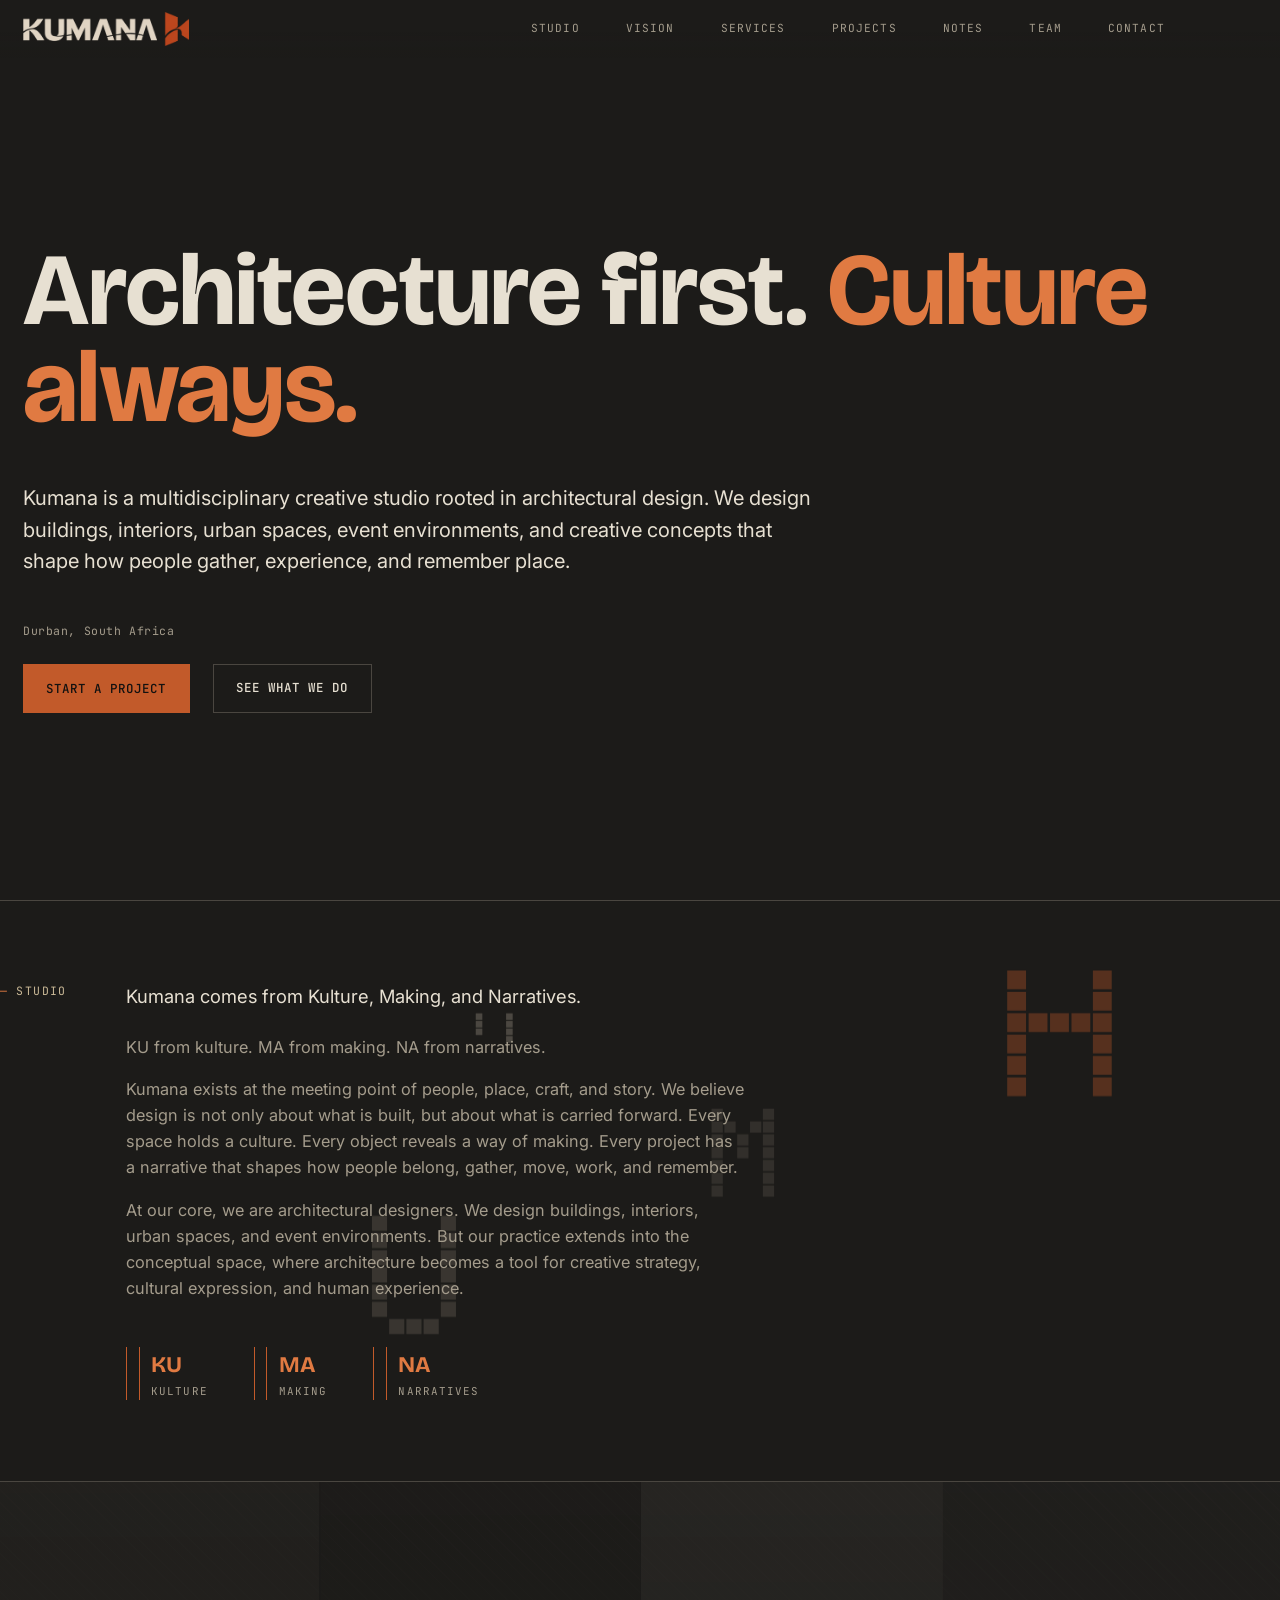
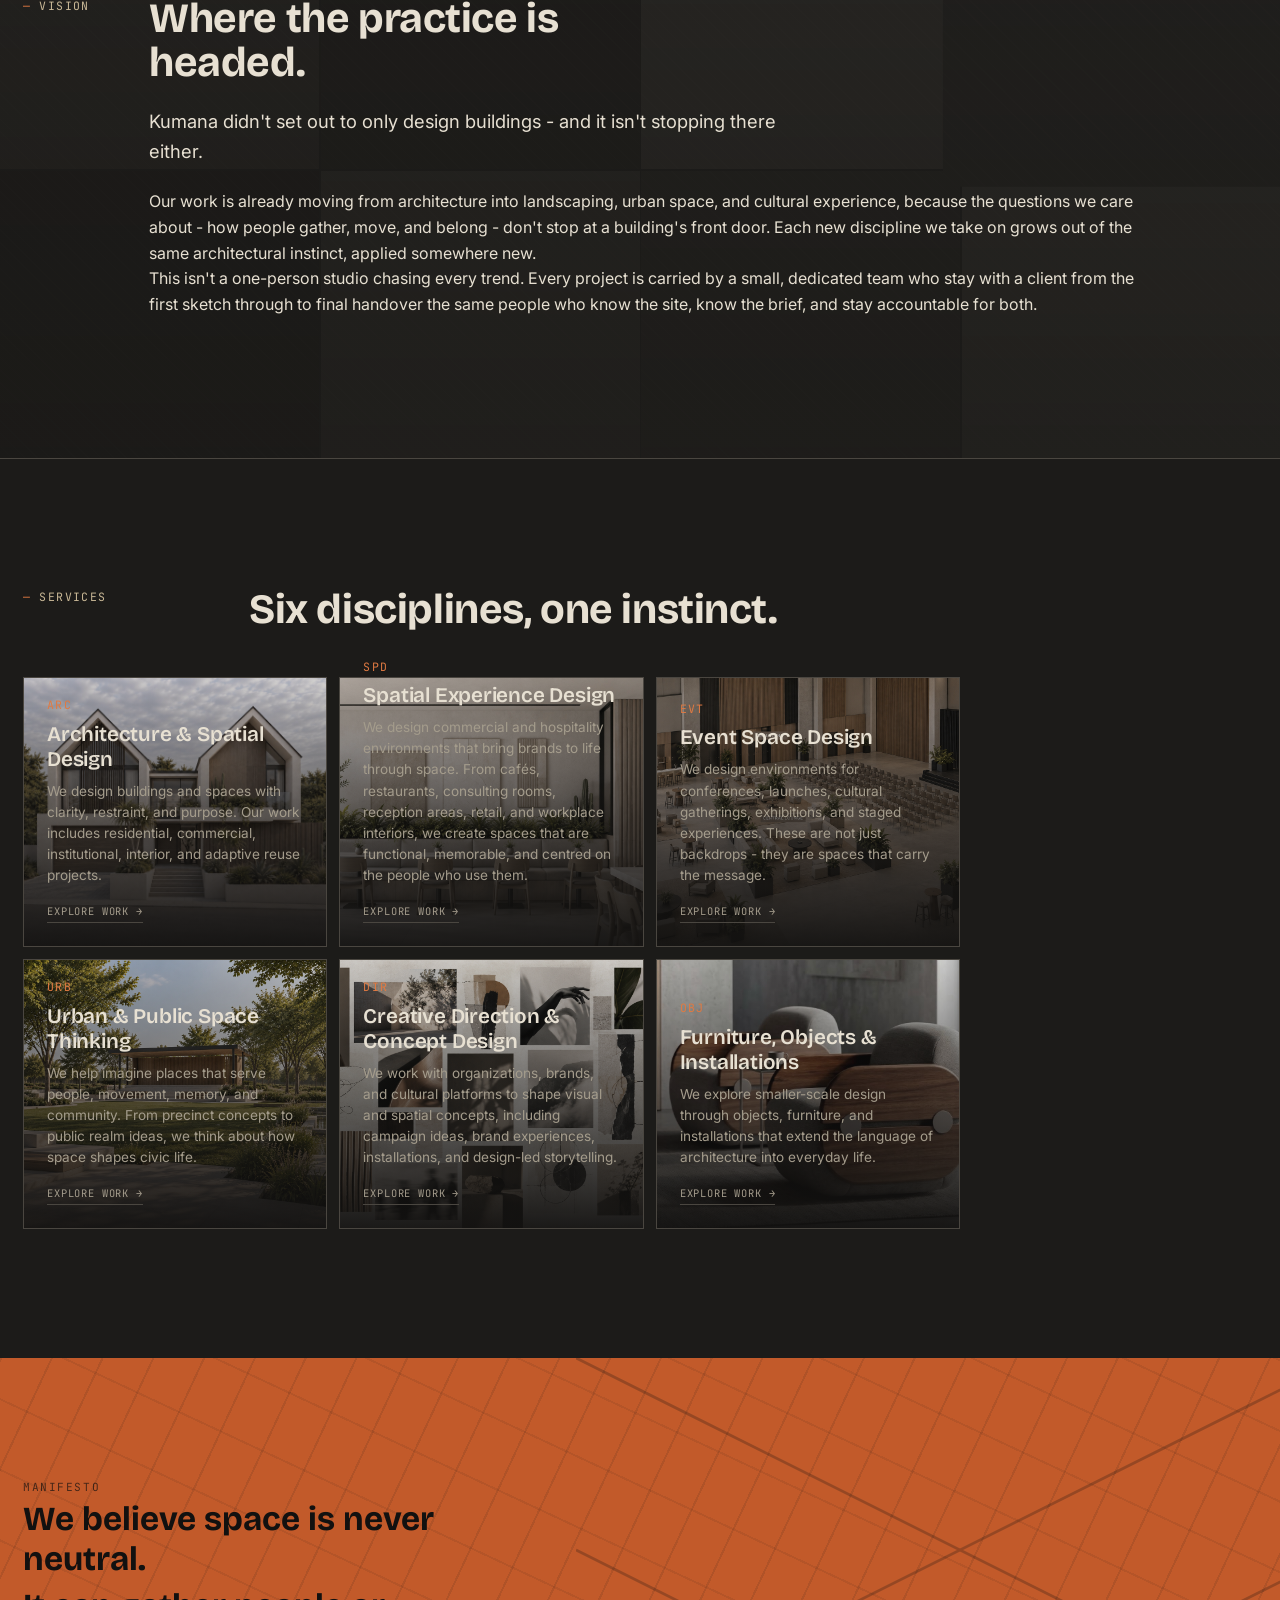
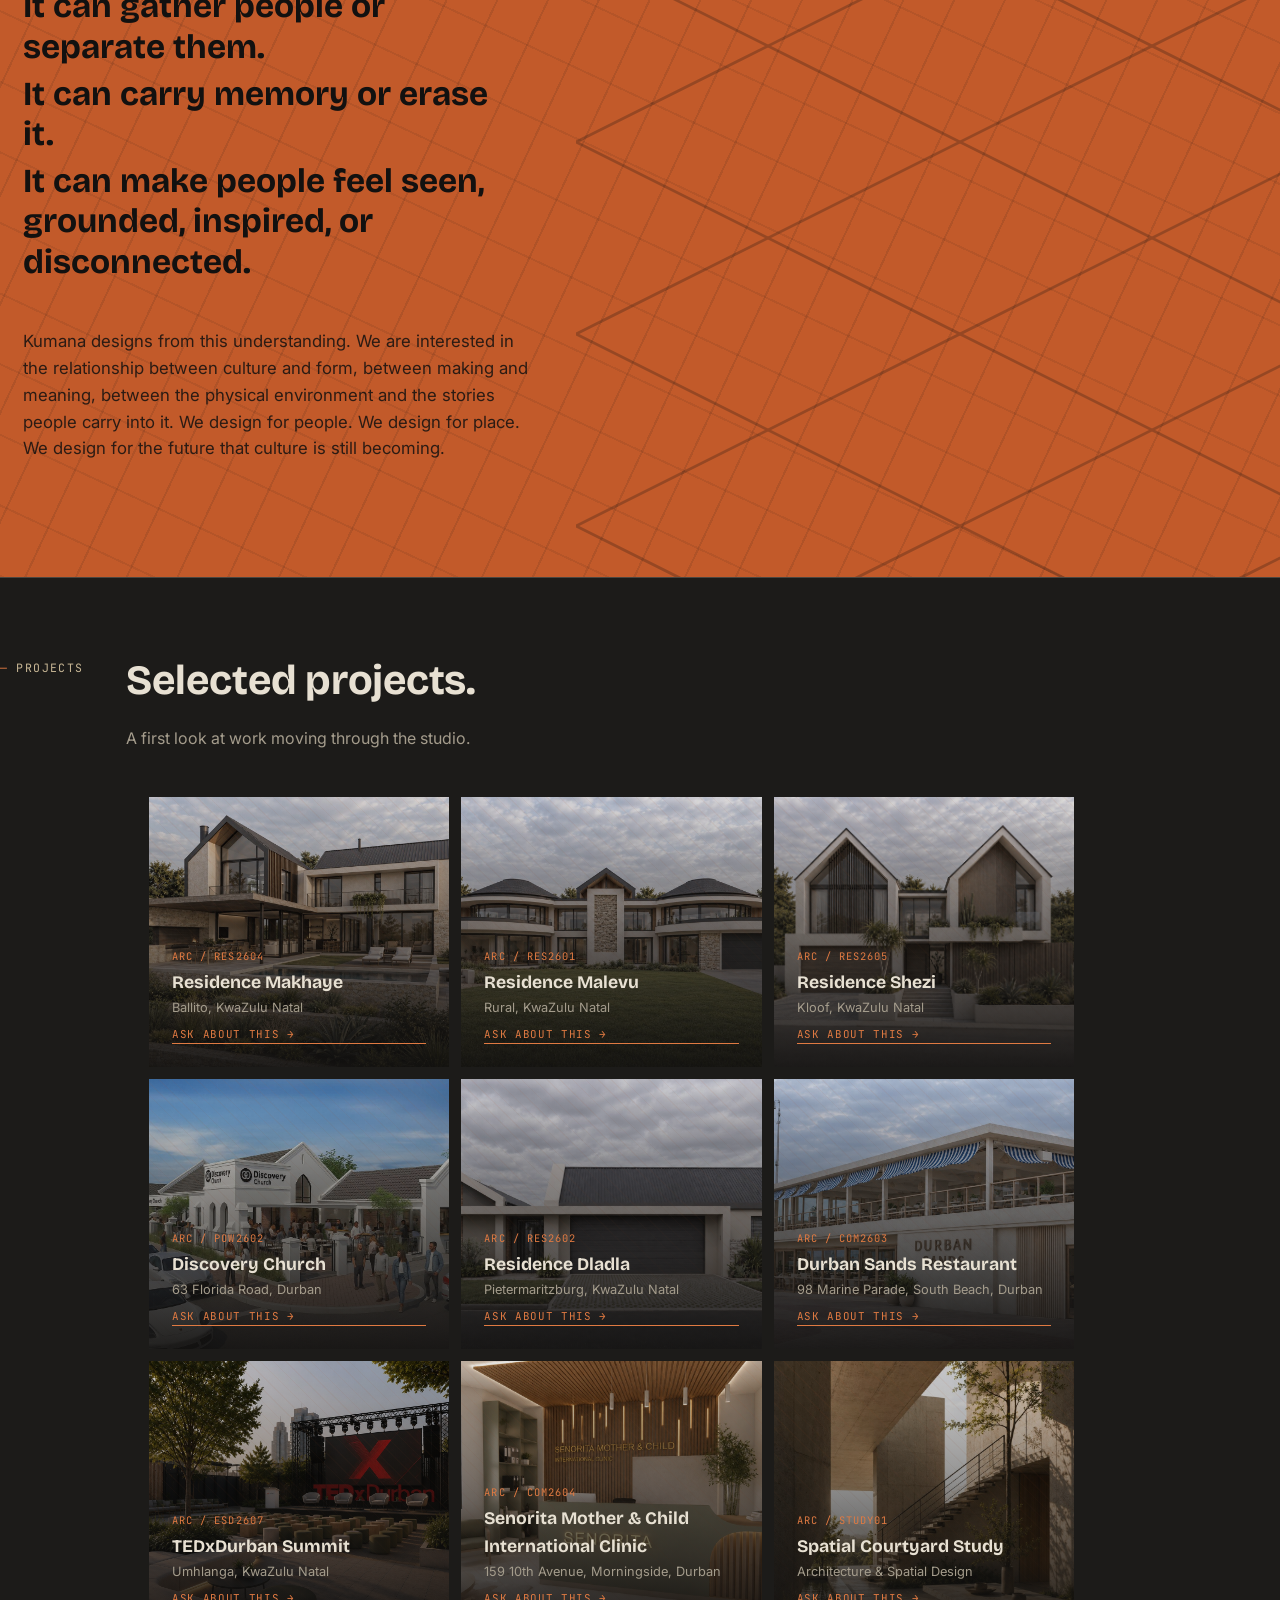
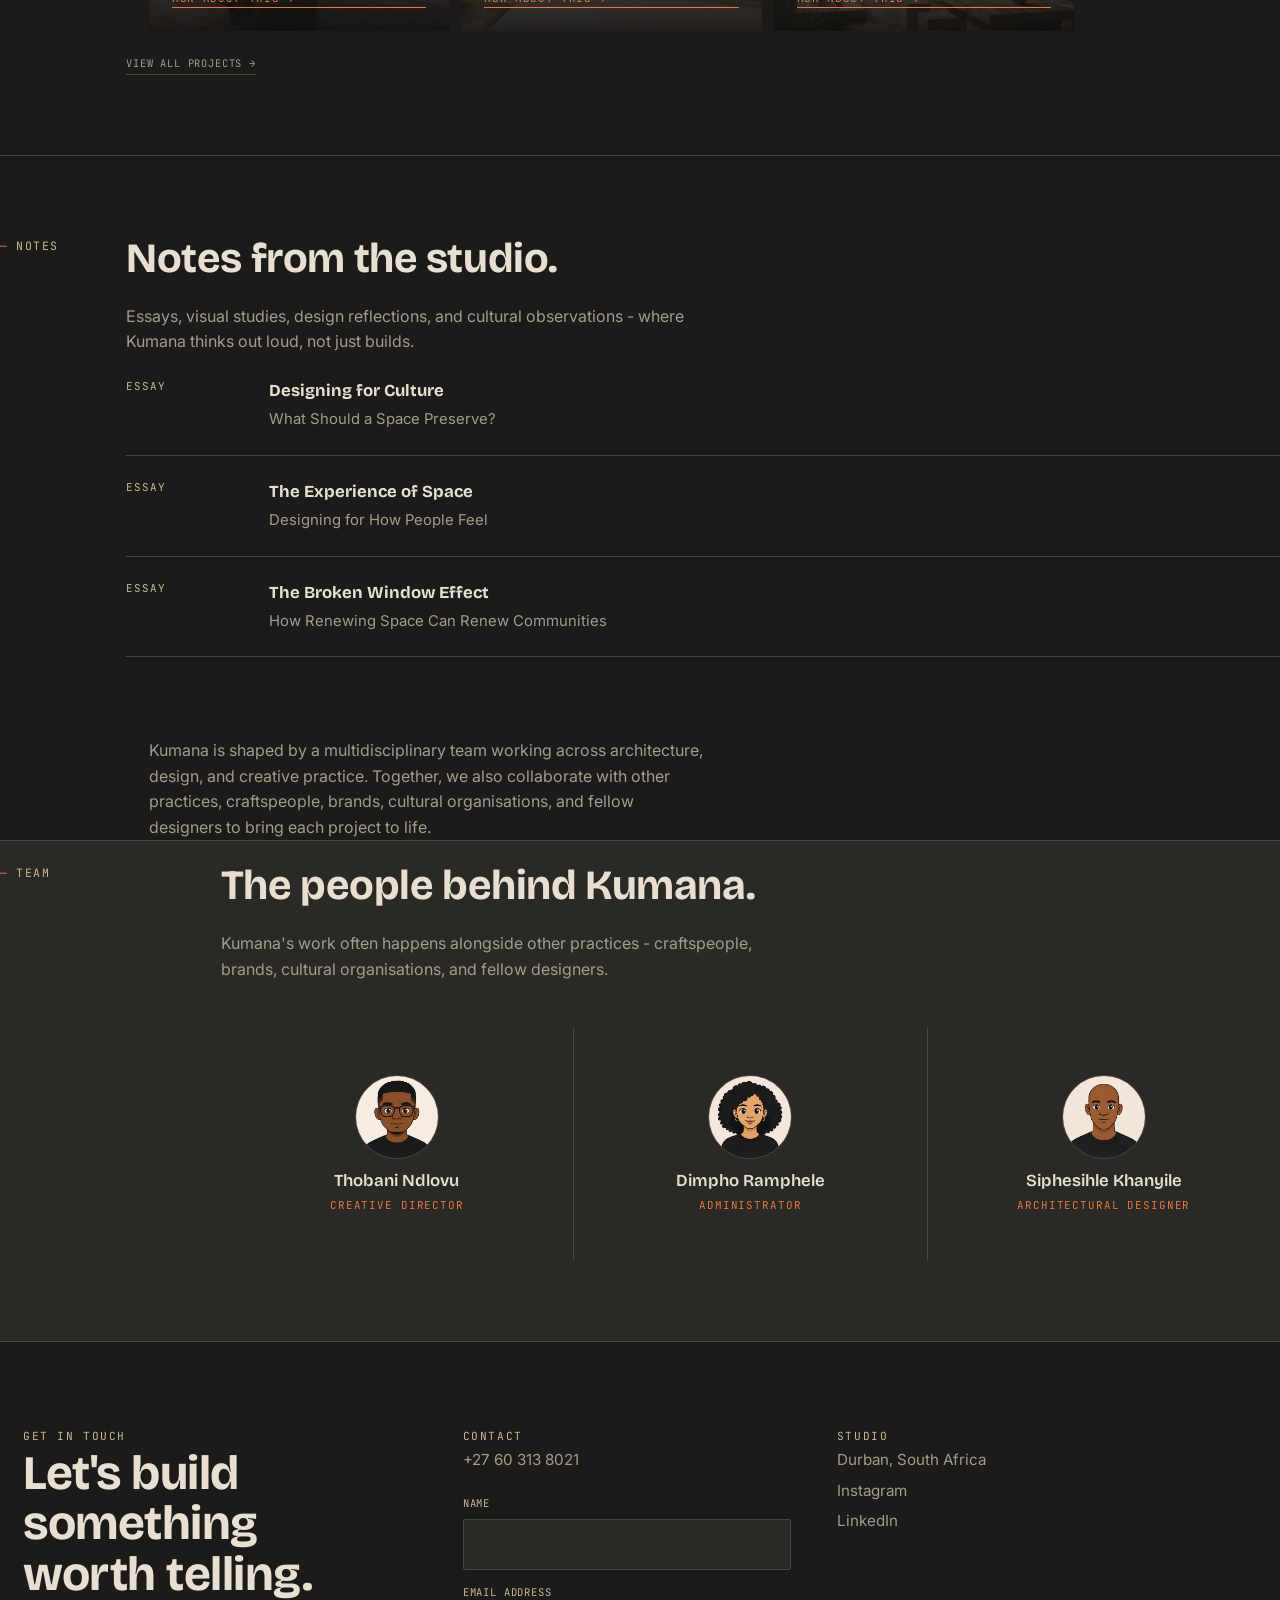
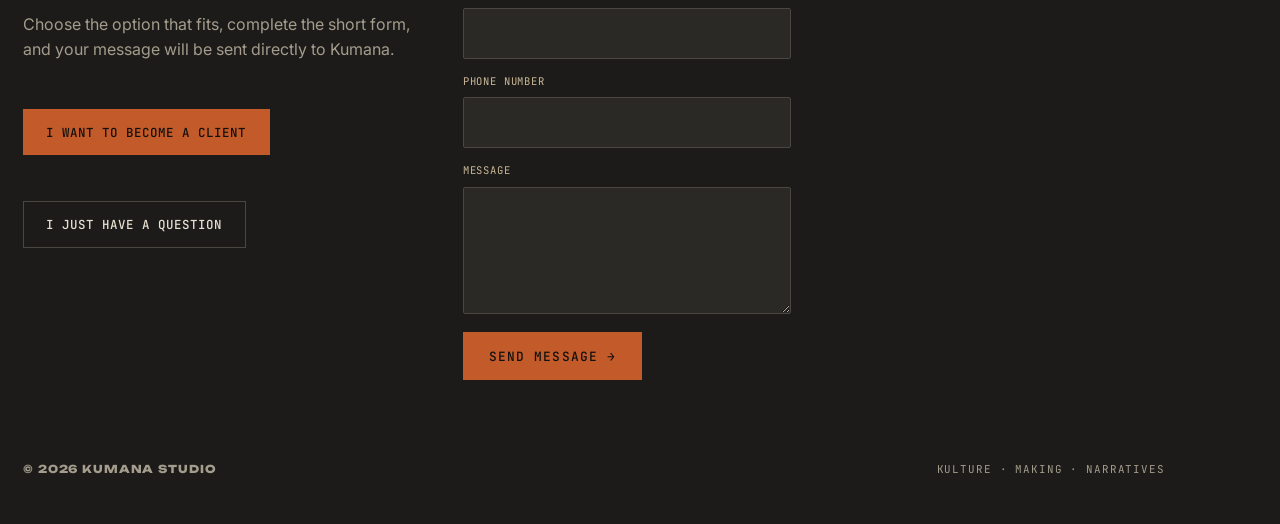
==== commit 80220f35: "Show and reorder nine homepage projects" ====
--- a/index.html
+++ b/index.html
@@ -209,13 +209,16 @@
       <div class="work-content">
         <h2 class="section-title">Selected projects.</h2>
         <p style="color:var(--stone-dim); max-width:50ch;">A first look at work moving through the studio.</p>
-          <div class="work-grid">
-          <div class="work-item"><img src="images/arc-res2601-Residence-Malevu.jpg" alt="Modern residence project"><span class="wcode">ARC / RES2601</span><h4>Residence Malevu</h4><span class="status">Ballito, KwaZulu Natal</span><a class="w-enquire" href="mailto:clients@kumana.studio?subject=Enquiry%3A%20Project%20ARC%2FRES2601">Ask about this →</a></div>
+        <div class="work-grid">
+          <div class="work-item"><img src="images/arc-res2604-Residence-Makhaye.jpg" alt="Residence Makhaye project"><span class="wcode">ARC / RES2604</span><h4>Residence Makhaye</h4><span class="status">Ballito, KwaZulu Natal</span><a class="w-enquire" href="mailto:clients@kumana.studio?subject=Enquiry%3A%20Project%20ARC%2FRES2604">Ask about this →</a></div>
+          <div class="work-item"><img src="images/arc-res2601-Residence-Malevu.jpg" alt="Residence Malevu project"><span class="wcode">ARC / RES2601</span><h4>Residence Malevu</h4><span class="status">Rural, KwaZulu Natal</span><a class="w-enquire" href="mailto:clients@kumana.studio?subject=Enquiry%3A%20Project%20ARC%2FRES2601">Ask about this →</a></div>
+          <div class="work-item"><img src="images/arc-res2605-Residence-Shezi.jpg" alt="Residence Shezi project"><span class="wcode">ARC / RES2605</span><h4>Residence Shezi</h4><span class="status">Kloof, KwaZulu Natal</span><a class="w-enquire" href="mailto:clients@kumana.studio?subject=Enquiry%3A%20Project%20ARC%2FRES2605">Ask about this →</a></div>
           <div class="work-item"><img src="images/arc-pow2602-Discovery-church.jpg" alt="Discovery Church project"><span class="wcode">ARC / POW2602</span><h4>Discovery Church</h4><span class="status">63 Florida Road, Durban</span><a class="w-enquire" href="mailto:clients@kumana.studio?subject=Enquiry%3A%20Project%20ARC%2FPOW2602">Ask about this →</a></div>
-          <div class="work-item"><img src="images/arc-com2603-durban-sands.jpg" alt="Durban Sands project"><span class="wcode">ARC / COM2603</span><h4>Durban Sands Restaurant</h4><span class="status">98 Marine Parade, South Beach, Durban</span><a class="w-enquire" href="mailto:clients@kumana.studio?subject=Enquiry%3A%20Project%20ARC%2FCOM2603">Ask about this →</a></div>
-          <div class="work-item"><img src="images/arc-res2602-Residence-Dladla.jpg" alt="Residence Dladla project"><span class="wcode">ARC / RES2602</span><h4>Residence Dladla</h4><span class="status">Hillcrest, KwaZulu Natal</span><a class="w-enquire" href="mailto:clients@kumana.studio?subject=Enquiry%3A%20Project%20ARC%2FRES2602">Ask about this →</a></div>
-          <div class="work-item"><img src="images/arc-com2603-Senorita-Mother-&-child-international-clinic.jpg" alt="Senorita Mother & Child International Clinic project"><span class="wcode">ARC / COM2603</span><h4>Senorita Mother & Child International Clinic</h4><span class="status">159 10th Avenue, Morningside, Durban</span><a class="w-enquire" href="mailto:clients@kumana.studio?subject=Enquiry%3A%20Project%20ARC%2FCOM2603">Ask about this →</a></div>
+          <div class="work-item"><img src="images/arc-res2602-Residence-Dladla.jpg" alt="Residence Dladla project"><span class="wcode">ARC / RES2602</span><h4>Residence Dladla</h4><span class="status">Pietermaritzburg, KwaZulu Natal</span><a class="w-enquire" href="mailto:clients@kumana.studio?subject=Enquiry%3A%20Project%20ARC%2FRES2602">Ask about this →</a></div>
+          <div class="work-item"><img src="images/arc-com2603-durban-sands.jpg" alt="Durban Sands Restaurant project"><span class="wcode">ARC / COM2603</span><h4>Durban Sands Restaurant</h4><span class="status">98 Marine Parade, South Beach, Durban</span><a class="w-enquire" href="mailto:clients@kumana.studio?subject=Enquiry%3A%20Project%20ARC%2FCOM2603">Ask about this →</a></div>
           <div class="work-item"><img src="images/arc-esd2607-TEDxDurban-Summit.jpg" alt="TEDxDurban Summit project"><span class="wcode">ARC / ESD2607</span><h4>TEDxDurban Summit</h4><span class="status">Umhlanga, KwaZulu Natal</span><a class="w-enquire" href="mailto:clients@kumana.studio?subject=Enquiry%3A%20Project%20ARC%2FESD2607">Ask about this →</a></div>
+          <div class="work-item"><img src="images/arc-com2603-Senorita-Mother-&amp;-child-international-clinic.jpg" alt="Senorita Mother &amp; Child International Clinic project"><span class="wcode">ARC / COM2604</span><h4>Senorita Mother &amp; Child International Clinic</h4><span class="status">159 10th Avenue, Morningside, Durban</span><a class="w-enquire" href="mailto:clients@kumana.studio?subject=Enquiry%3A%20Project%20ARC%2FCOM2604">Ask about this →</a></div>
+          <div class="work-item"><img src="images/arc-bg.jpg" alt="Spatial courtyard study"><span class="wcode">ARC / STUDY01</span><h4>Spatial Courtyard Study</h4><span class="status">Architecture &amp; Spatial Design</span><a class="w-enquire" href="mailto:clients@kumana.studio?subject=Enquiry%3A%20Spatial%20Courtyard%20Study">Ask about this →</a></div>
         </div>
         <a class="svc-link" style="display:inline-block; margin-top:var(--space-s);" href="gallery.html">View all projects →</a>
       </div>
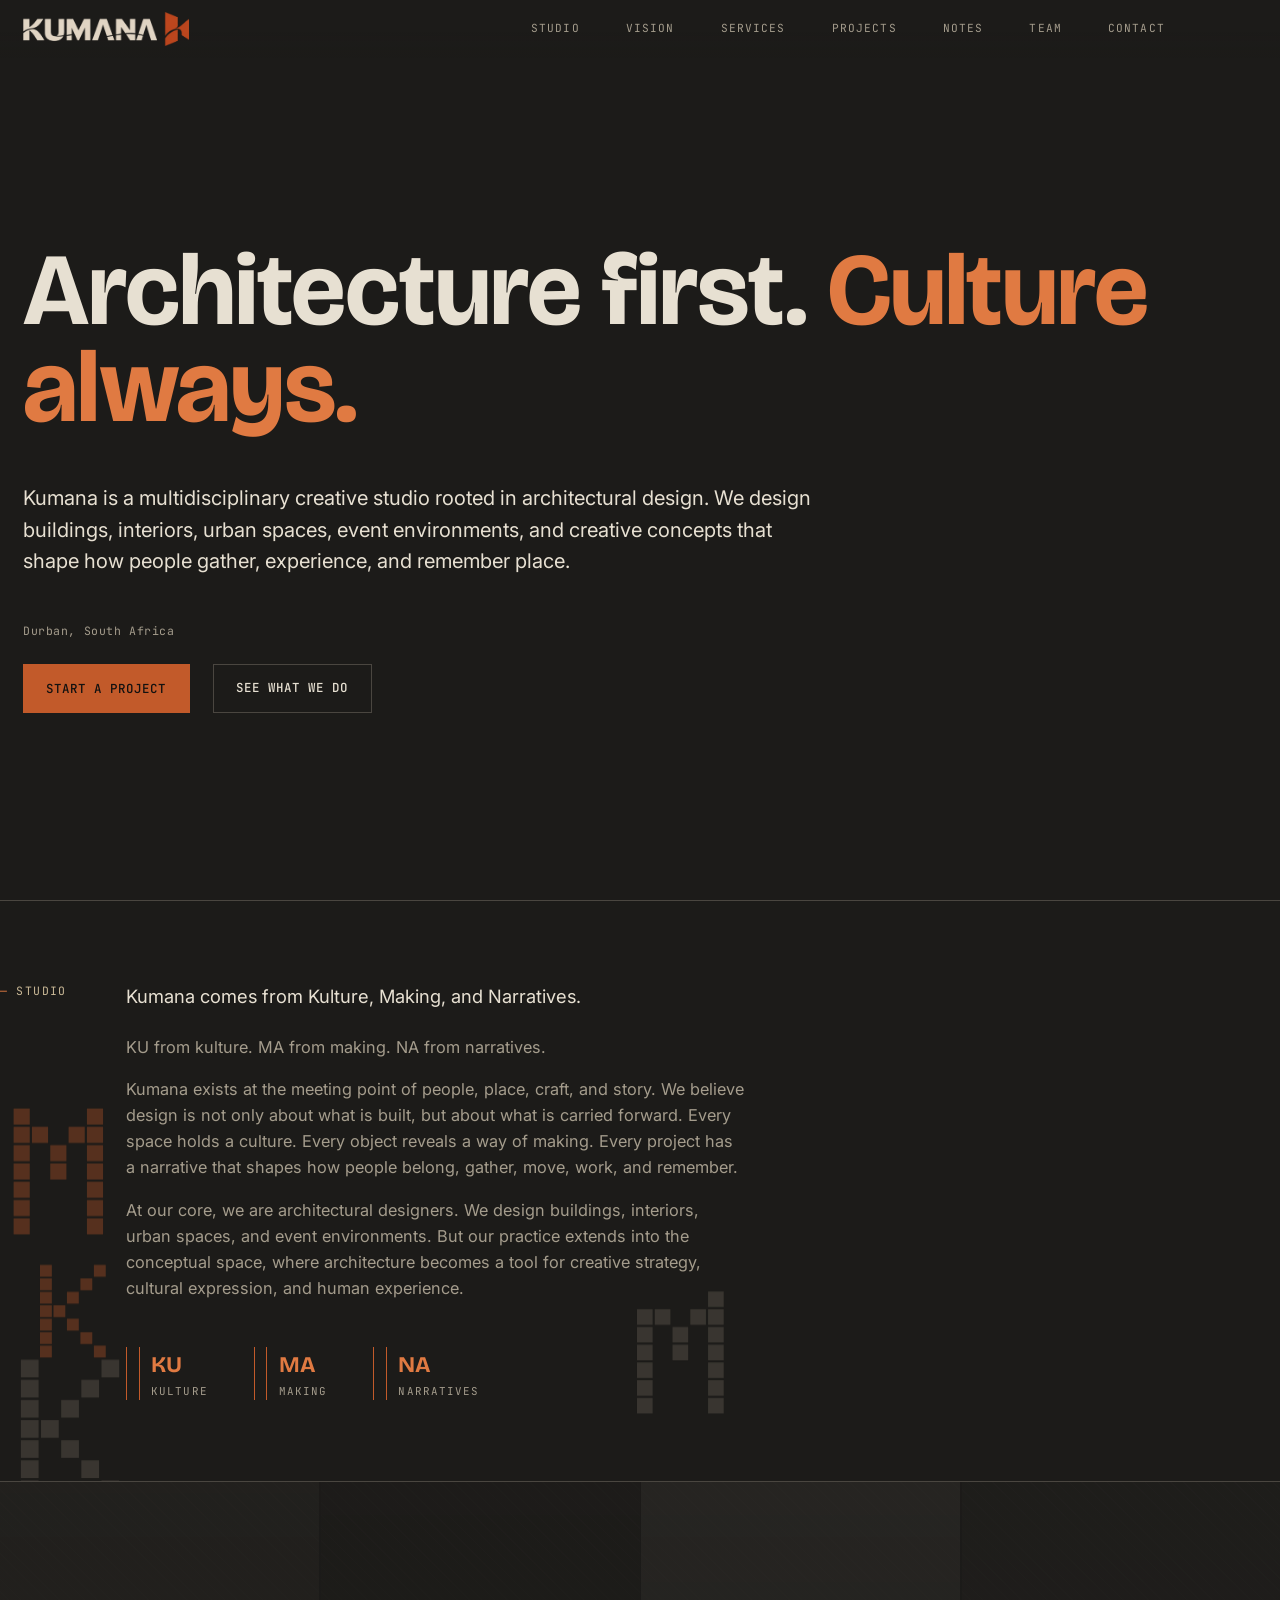
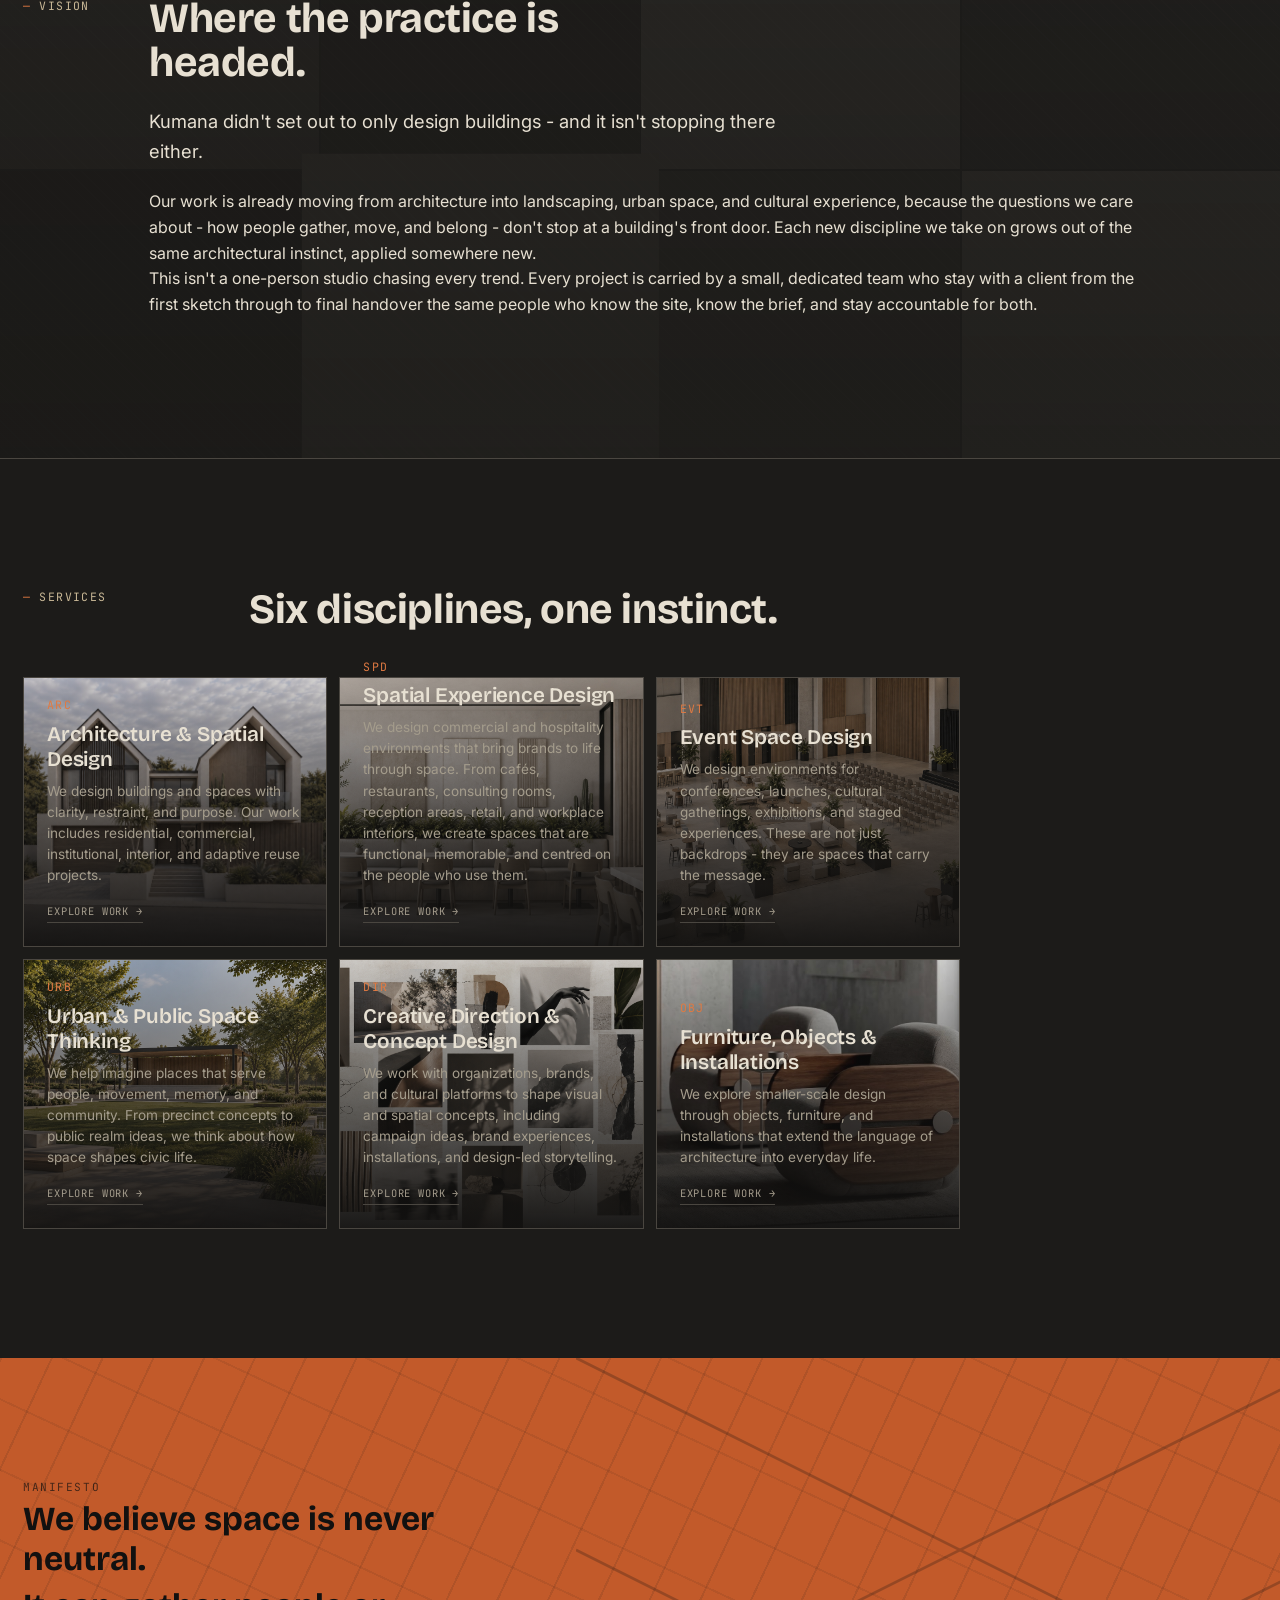
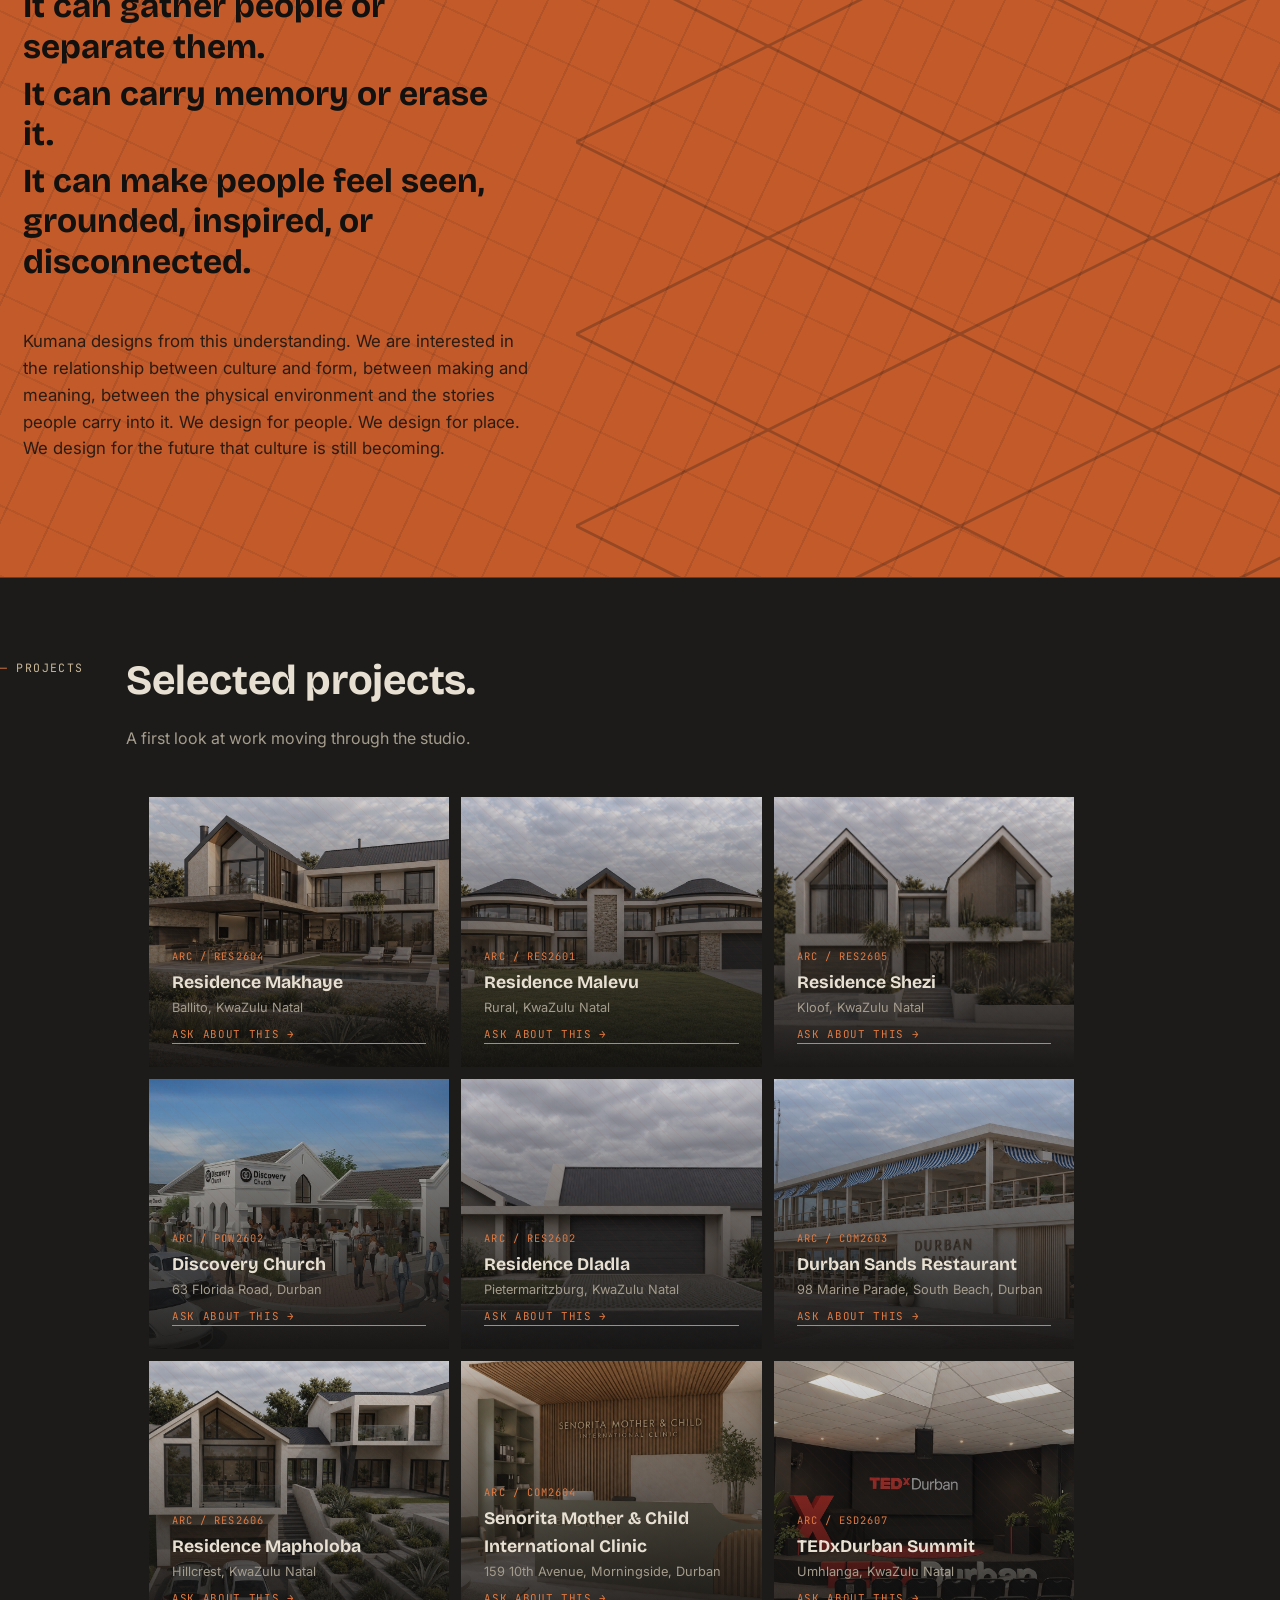
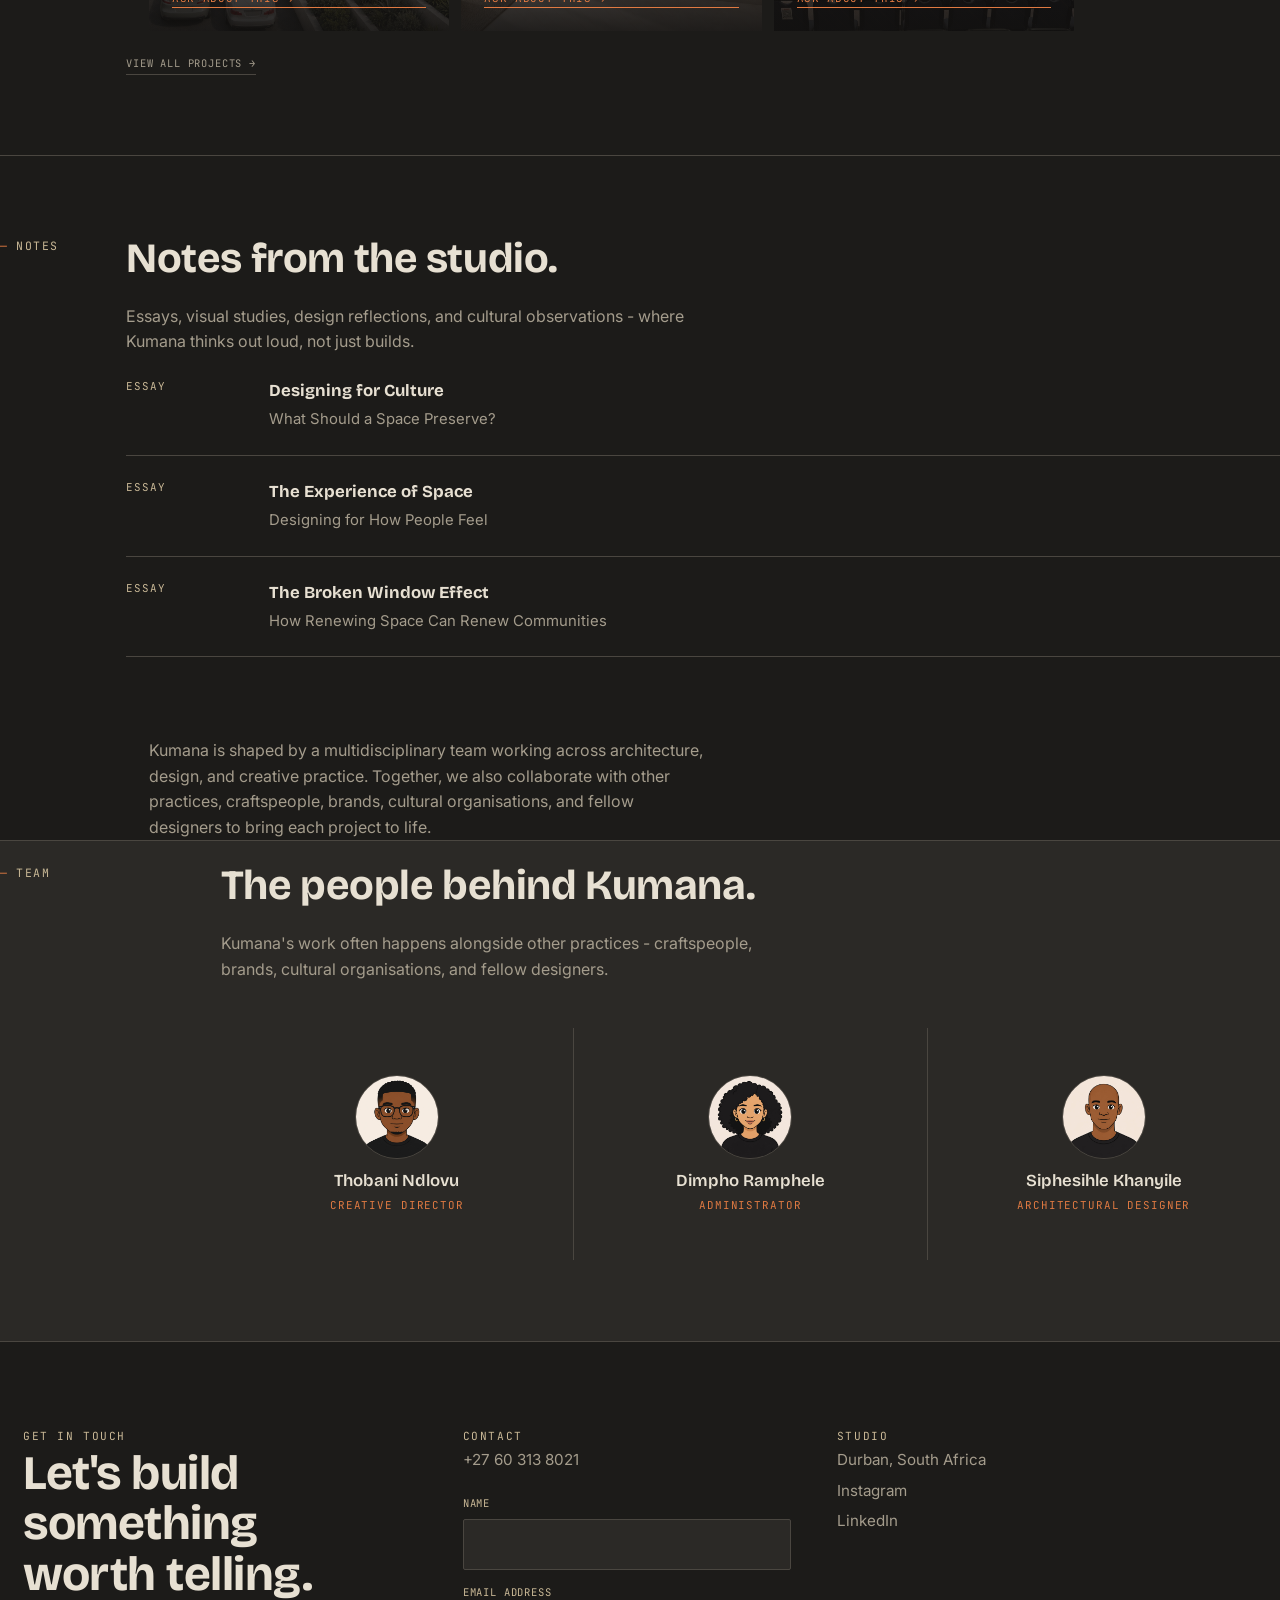
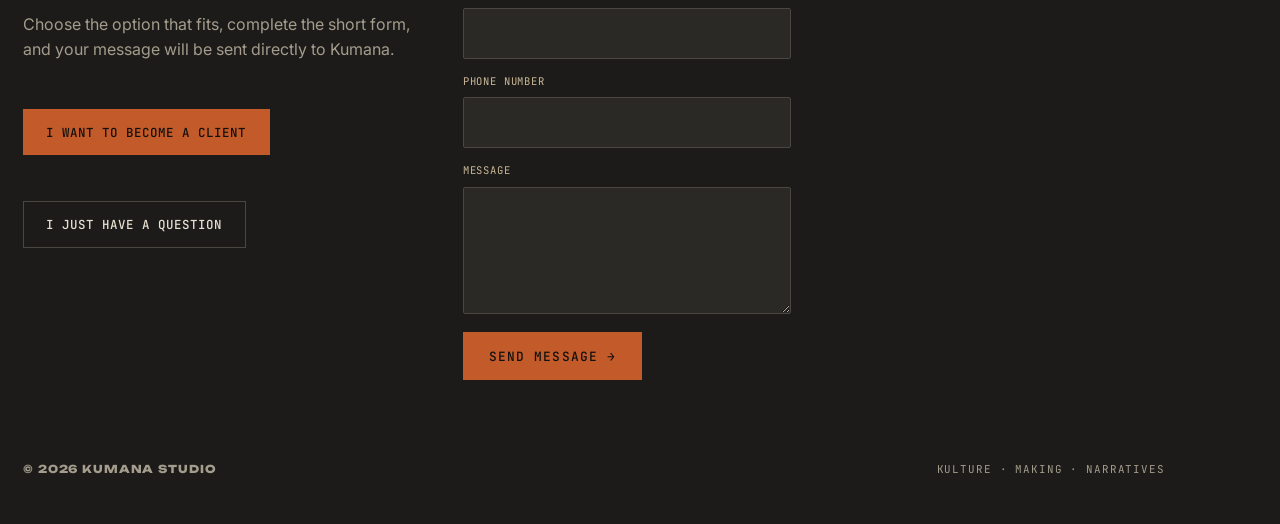
==== commit a8947c50: "Replace final three project images" ====
--- a/index.html
+++ b/index.html
@@ -216,9 +216,9 @@
           <div class="work-item"><img src="images/arc-pow2602-Discovery-church.jpg" alt="Discovery Church project"><span class="wcode">ARC / POW2602</span><h4>Discovery Church</h4><span class="status">63 Florida Road, Durban</span><a class="w-enquire" href="mailto:clients@kumana.studio?subject=Enquiry%3A%20Project%20ARC%2FPOW2602">Ask about this →</a></div>
           <div class="work-item"><img src="images/arc-res2602-Residence-Dladla.jpg" alt="Residence Dladla project"><span class="wcode">ARC / RES2602</span><h4>Residence Dladla</h4><span class="status">Pietermaritzburg, KwaZulu Natal</span><a class="w-enquire" href="mailto:clients@kumana.studio?subject=Enquiry%3A%20Project%20ARC%2FRES2602">Ask about this →</a></div>
           <div class="work-item"><img src="images/arc-com2603-durban-sands.jpg" alt="Durban Sands Restaurant project"><span class="wcode">ARC / COM2603</span><h4>Durban Sands Restaurant</h4><span class="status">98 Marine Parade, South Beach, Durban</span><a class="w-enquire" href="mailto:clients@kumana.studio?subject=Enquiry%3A%20Project%20ARC%2FCOM2603">Ask about this →</a></div>
+          <div class="work-item"><img src="images/arc-res2606-Residence-Mapholoba.jpg" alt="Residence Mapholoba project"><span class="wcode">ARC / RES2606</span><h4>Residence Mapholoba</h4><span class="status">Hillcrest, KwaZulu Natal</span><a class="w-enquire" href="mailto:clients@kumana.studio?subject=Enquiry%3A%20Project%20ARC%2FRES2606">Ask about this →</a></div>
+          <div class="work-item"><img src="images/arc-com2604-Senorita-Clinic.jpg" alt="Senorita Mother &amp; Child International Clinic project"><span class="wcode">ARC / COM2604</span><h4>Senorita Mother &amp; Child International Clinic</h4><span class="status">159 10th Avenue, Morningside, Durban</span><a class="w-enquire" href="mailto:clients@kumana.studio?subject=Enquiry%3A%20Project%20ARC%2FCOM2604">Ask about this →</a></div>
           <div class="work-item"><img src="images/arc-esd2607-TEDxDurban-Summit.jpg" alt="TEDxDurban Summit project"><span class="wcode">ARC / ESD2607</span><h4>TEDxDurban Summit</h4><span class="status">Umhlanga, KwaZulu Natal</span><a class="w-enquire" href="mailto:clients@kumana.studio?subject=Enquiry%3A%20Project%20ARC%2FESD2607">Ask about this →</a></div>
-          <div class="work-item"><img src="images/arc-com2603-Senorita-Mother-&amp;-child-international-clinic.jpg" alt="Senorita Mother &amp; Child International Clinic project"><span class="wcode">ARC / COM2604</span><h4>Senorita Mother &amp; Child International Clinic</h4><span class="status">159 10th Avenue, Morningside, Durban</span><a class="w-enquire" href="mailto:clients@kumana.studio?subject=Enquiry%3A%20Project%20ARC%2FCOM2604">Ask about this →</a></div>
-          <div class="work-item"><img src="images/arc-bg.jpg" alt="Spatial courtyard study"><span class="wcode">ARC / STUDY01</span><h4>Spatial Courtyard Study</h4><span class="status">Architecture &amp; Spatial Design</span><a class="w-enquire" href="mailto:clients@kumana.studio?subject=Enquiry%3A%20Spatial%20Courtyard%20Study">Ask about this →</a></div>
         </div>
         <a class="svc-link" style="display:inline-block; margin-top:var(--space-s);" href="gallery.html">View all projects →</a>
       </div>
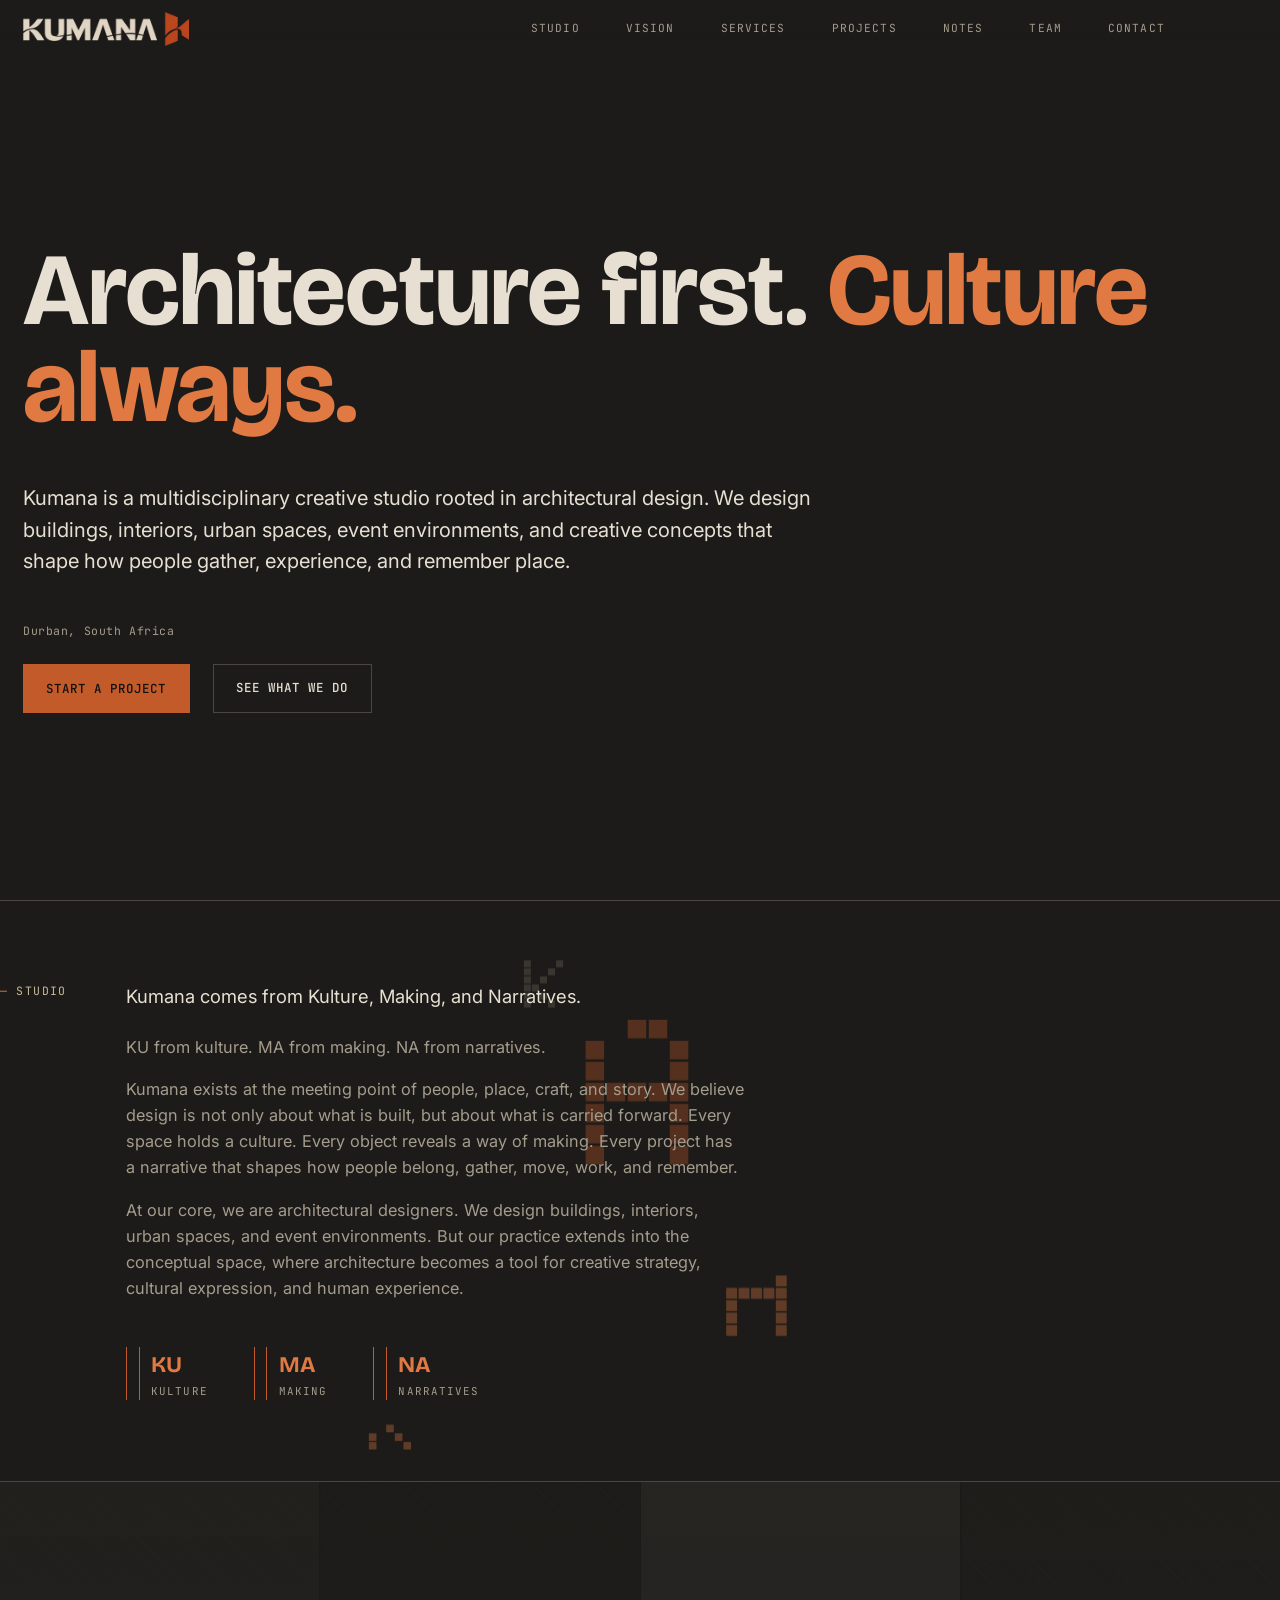
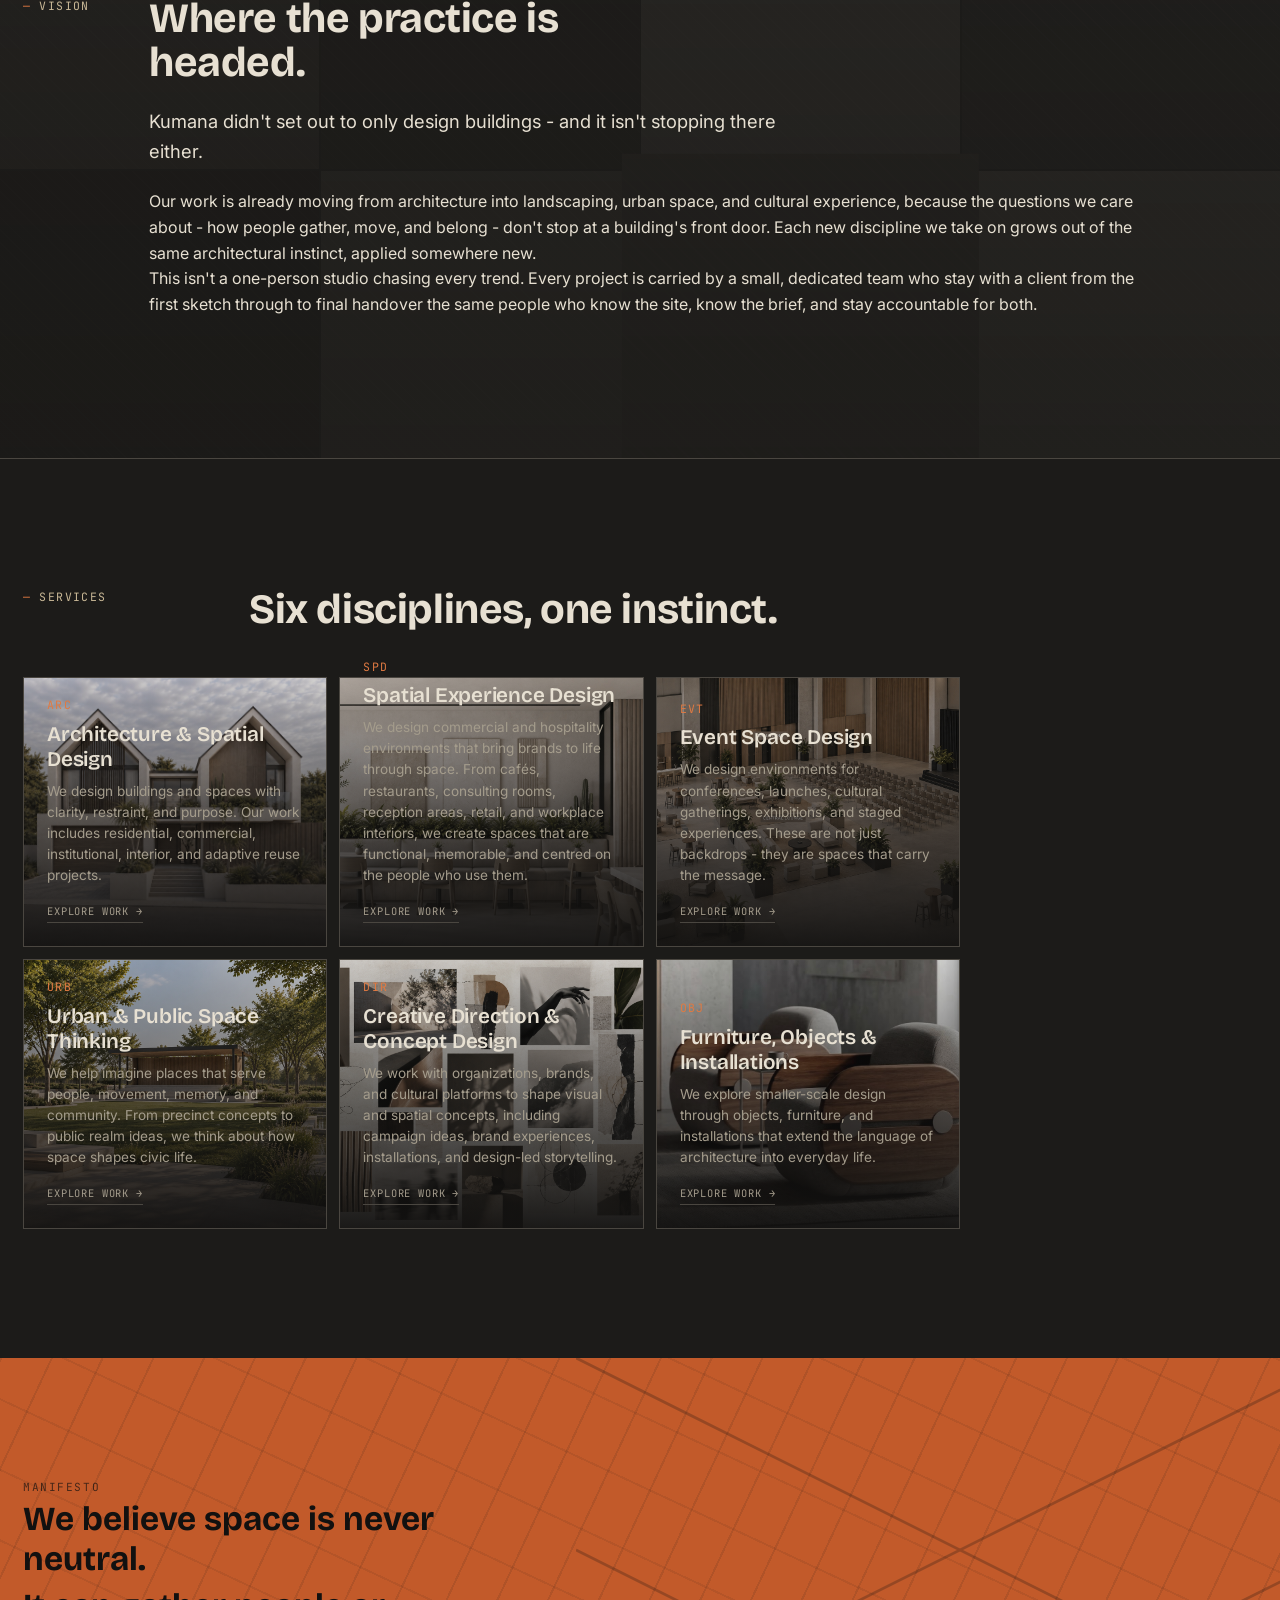
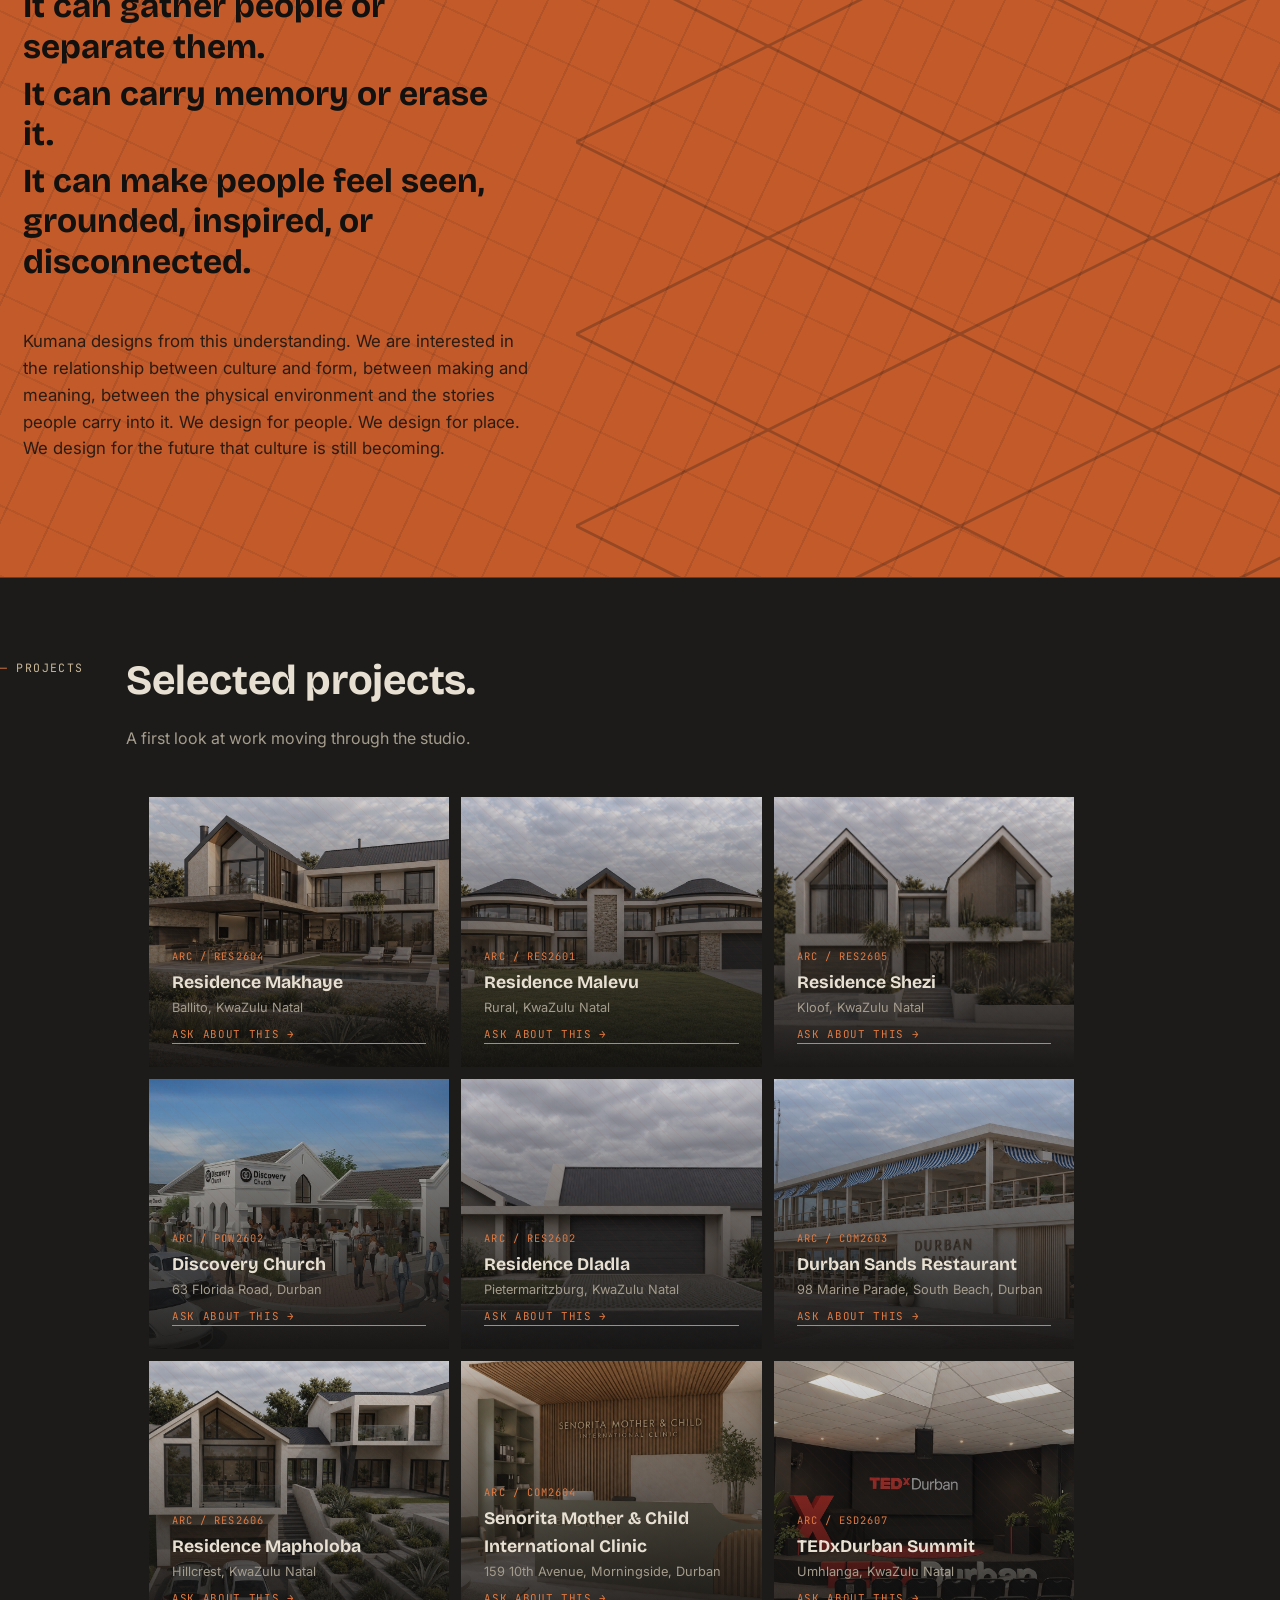
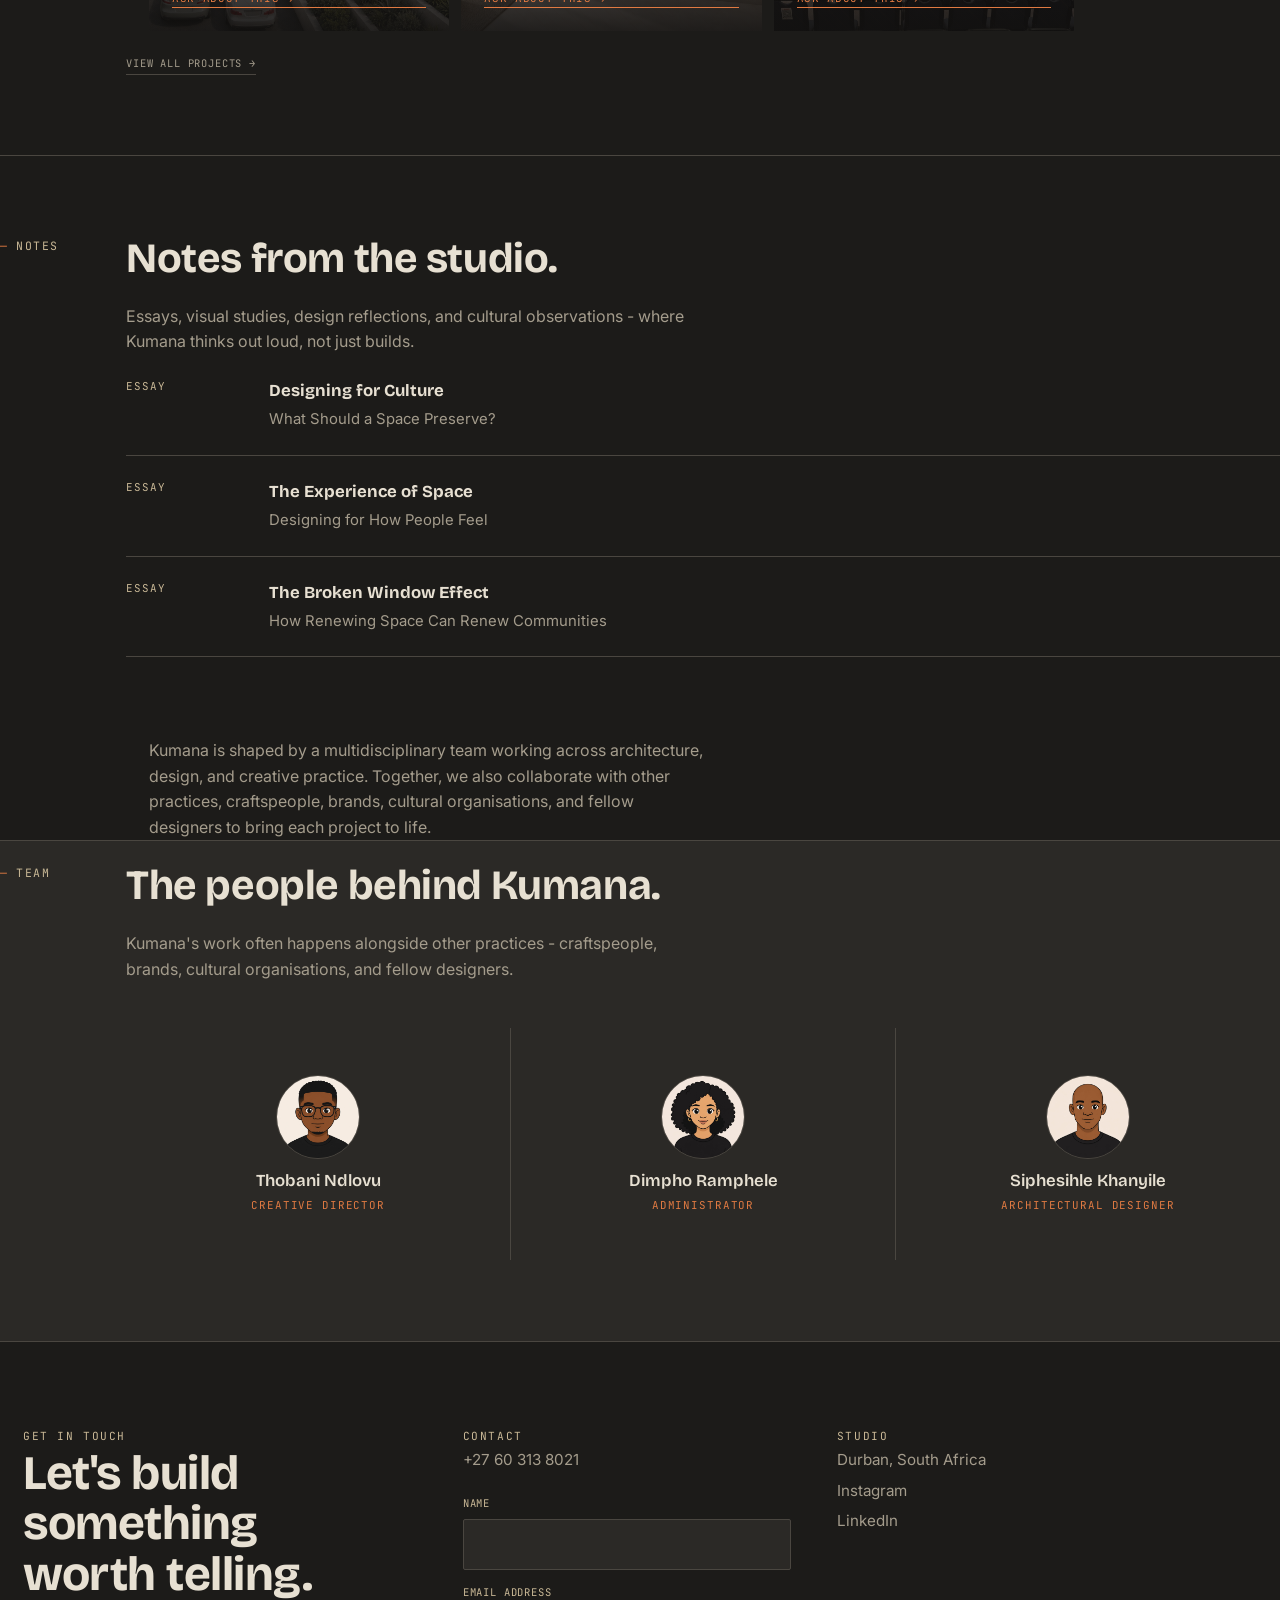
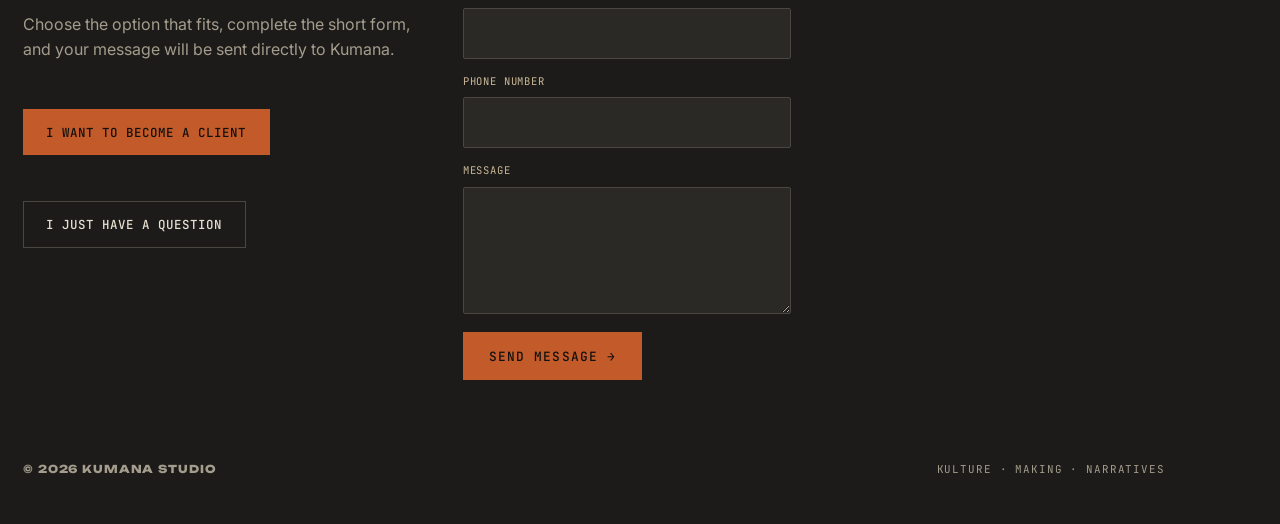
==== commit 097889d6: "Add SEO metadata to homepage" ====
--- a/index.html
+++ b/index.html
@@ -5,6 +5,68 @@
 <meta name="viewport" content="width=device-width, initial-scale=1.0">
 <title>Kumana - Multidisciplinary Studio Rooted in Architecture</title>
 <meta name="description" content="Kumana is a multidisciplinary creative studio rooted in architectural design, working across architecture, urban design, event spaces, creative direction, spatial experience design, and objects. Our name comes from Culture, Making, and Narratives.">
+<meta name="robots" content="index, follow, max-image-preview:large">
+<link rel="canonical" href="https://kumana.co/">
+<meta property="og:type" content="website">
+<meta property="og:site_name" content="Kumana">
+<meta property="og:title" content="Kumana - Multidisciplinary Studio Rooted in Architecture">
+<meta property="og:description" content="Kumana is a multidisciplinary creative studio rooted in architectural design, working across architecture, urban design, event spaces, creative direction, spatial experience design, and objects.">
+<meta property="og:url" content="https://kumana.co/">
+<meta property="og:image" content="https://kumana.co/images/kumana-header-logo-transparent.png">
+<meta property="og:image:alt" content="Kumana">
+<meta property="og:locale" content="en_ZA">
+<meta name="twitter:card" content="summary_large_image">
+<meta name="twitter:title" content="Kumana - Multidisciplinary Studio Rooted in Architecture">
+<meta name="twitter:description" content="Architecture, spatial design, urban thinking, event environments and creative concepts from Durban, South Africa.">
+<meta name="twitter:image" content="https://kumana.co/images/kumana-header-logo-transparent.png">
+<script type="application/ld+json">
+{
+  "@context": "https://schema.org",
+  "@graph": [
+    {
+      "@type": "WebSite",
+      "@id": "https://kumana.co/#website",
+      "url": "https://kumana.co/",
+      "name": "Kumana",
+      "inLanguage": "en-ZA"
+    },
+    {
+      "@type": "ProfessionalService",
+      "@id": "https://kumana.co/#business",
+      "name": "Kumana",
+      "url": "https://kumana.co/",
+      "logo": "https://kumana.co/images/kumana-header-logo-transparent.png",
+      "image": "https://kumana.co/images/kumana-header-logo-transparent.png",
+      "description": "A multidisciplinary creative studio rooted in architectural design, working across architecture, urban design, event spaces, creative direction, spatial experience design, and objects.",
+      "email": "clients@kumana.studio",
+      "telephone": "+27 60 313 8021",
+      "address": {
+        "@type": "PostalAddress",
+        "addressLocality": "Durban",
+        "addressRegion": "KwaZulu-Natal",
+        "addressCountry": "ZA"
+      },
+      "areaServed": {
+        "@type": "Country",
+        "name": "South Africa"
+      },
+      "sameAs": [
+        "https://www.instagram.com/kumana.co/",
+        "https://www.linkedin.com/company/kumanacollective/"
+      ],
+      "knowsAbout": [
+        "Architecture",
+        "Spatial design",
+        "Urban design",
+        "Public space design",
+        "Event space design",
+        "Creative direction",
+        "Furniture, objects and installations"
+      ]
+    }
+  ]
+}
+</script>
 <link rel="icon" type="image/svg+xml" href="favicon.svg">
 <link rel="preconnect" href="https://fonts.googleapis.com">
 <link rel="preconnect" href="https://fonts.gstatic.com" crossorigin>
--- a/style.css
+++ b/style.css
@@ -679,8 +679,8 @@
     padding-top:var(--space-s);
   }
   #collaborations.legend-section .legend-grid{
-    grid-template-columns:140px 1fr;
-    gap:var(--space-l);
+    grid-template-columns:80px 1fr;
+    gap:var(--space-m);
   }
   @media (max-width:760px){
     #collaborations.legend-section .legend-grid{ grid-template-columns:1fr; gap:var(--space-s); }
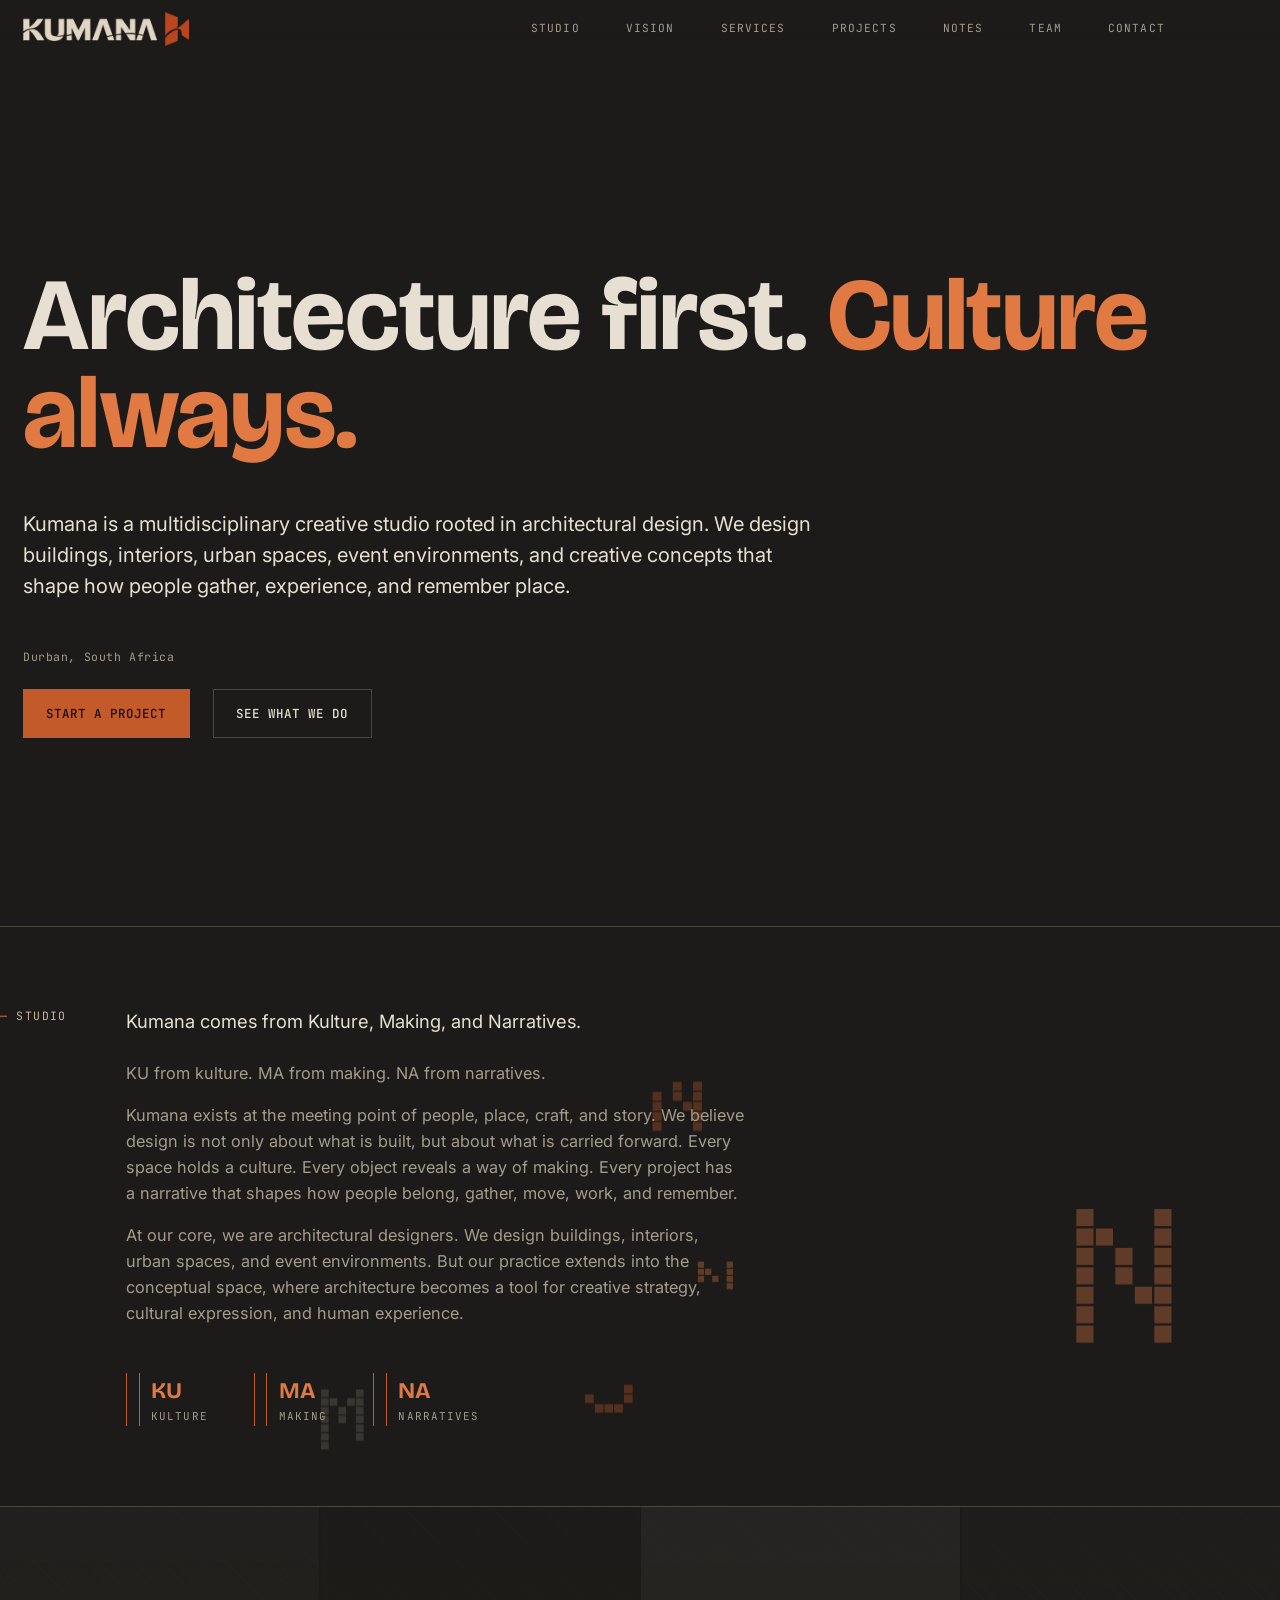
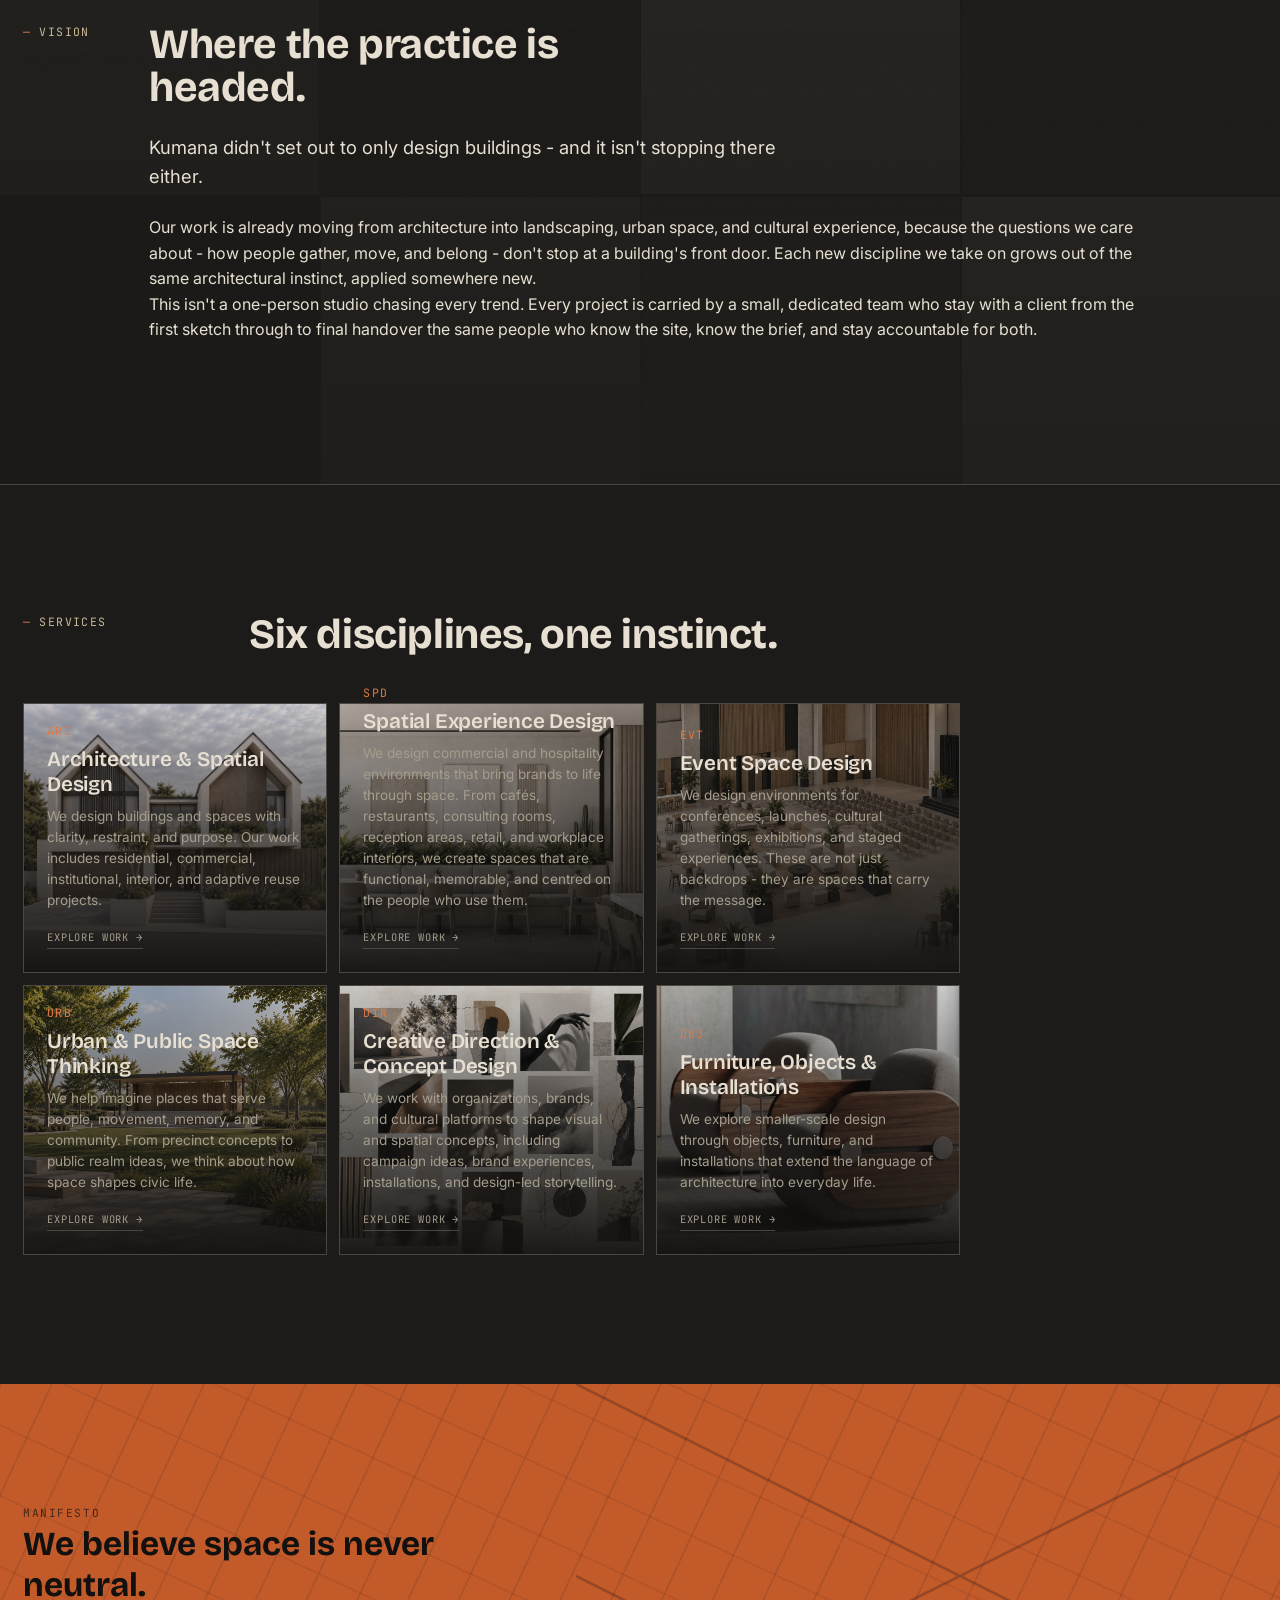
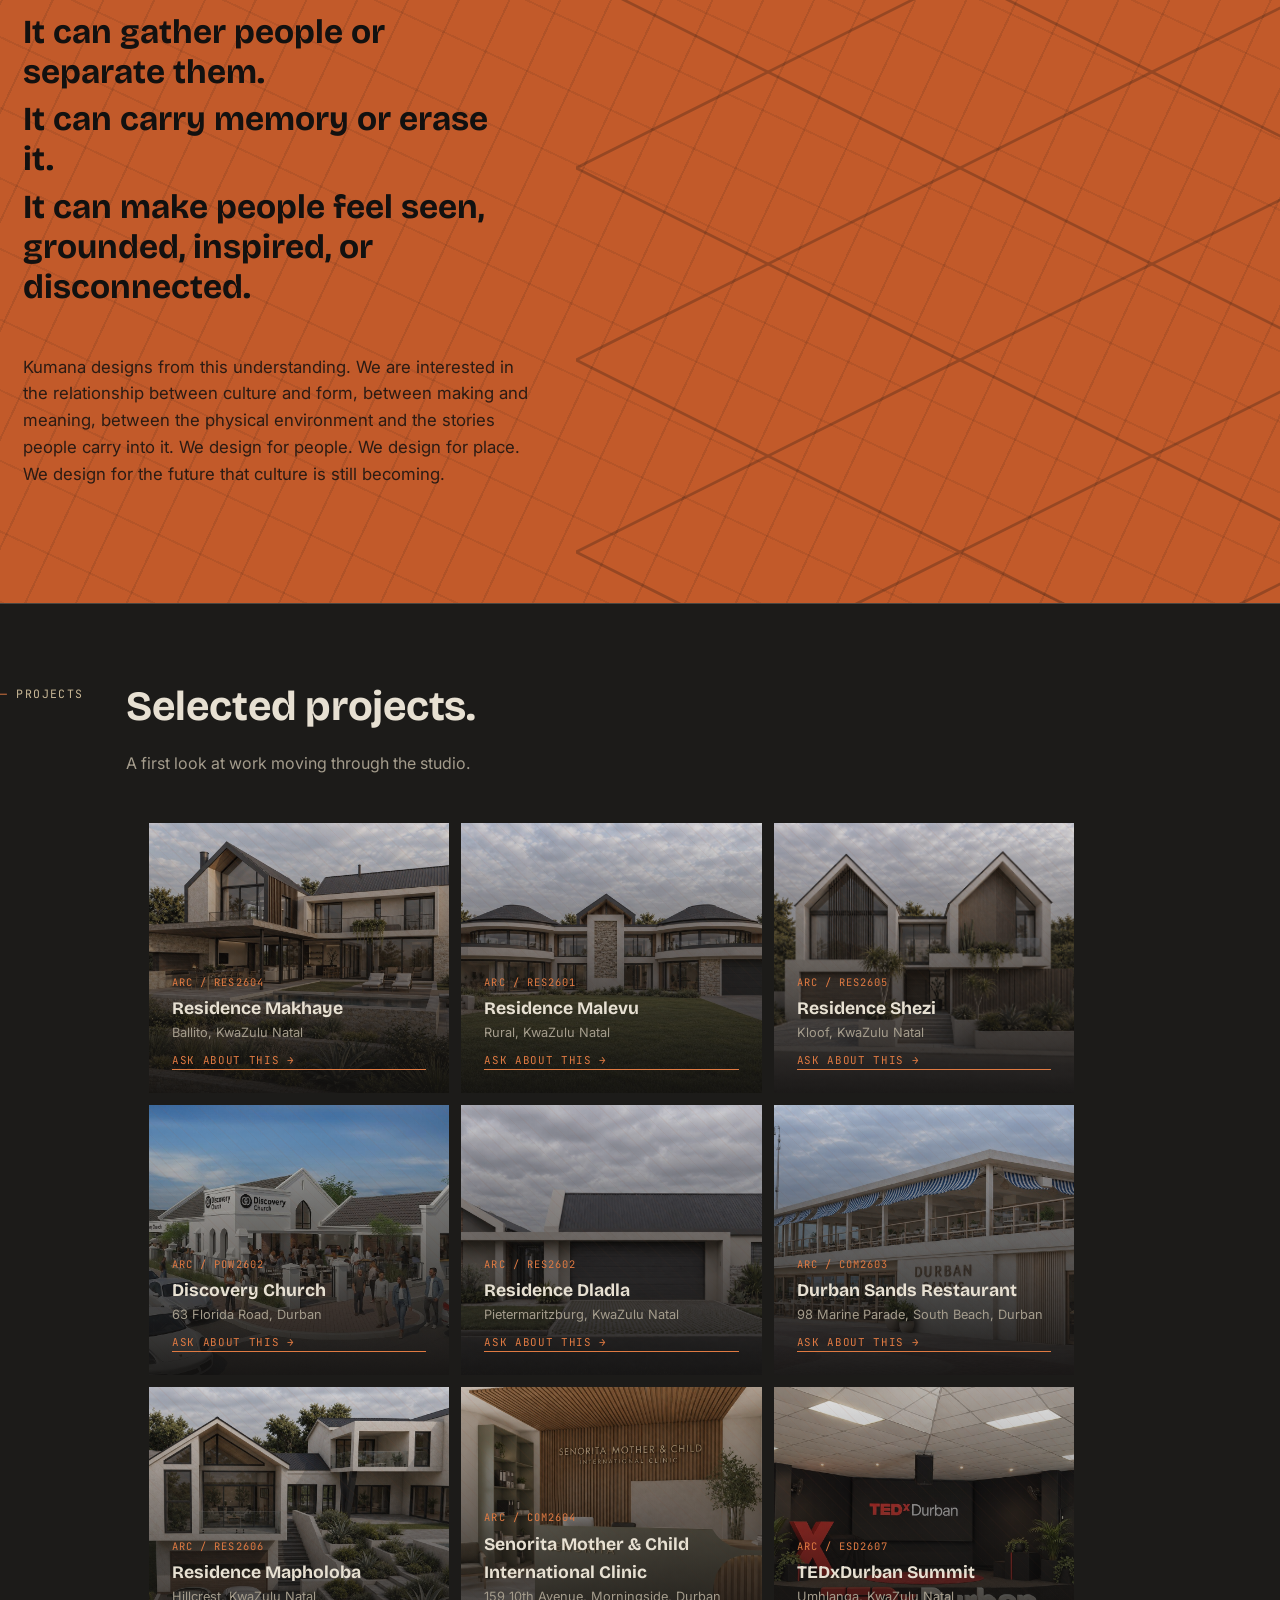
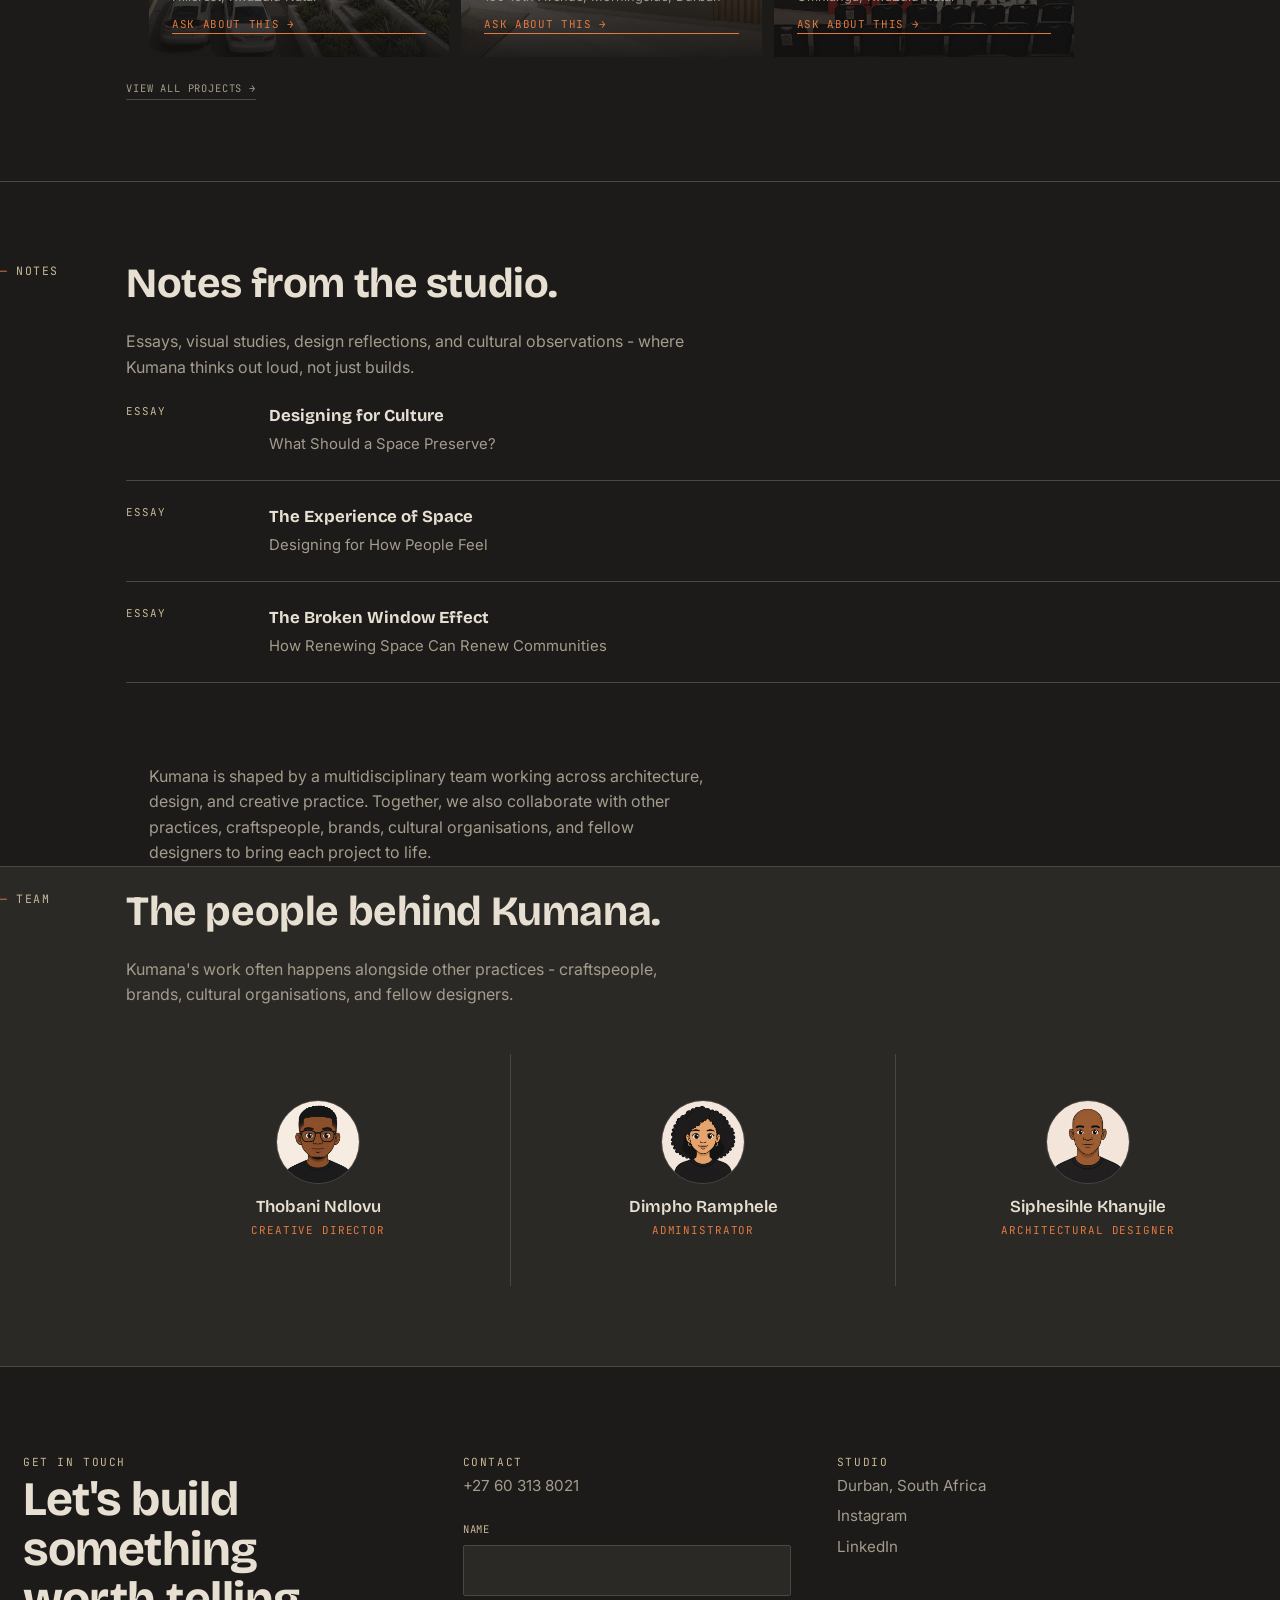
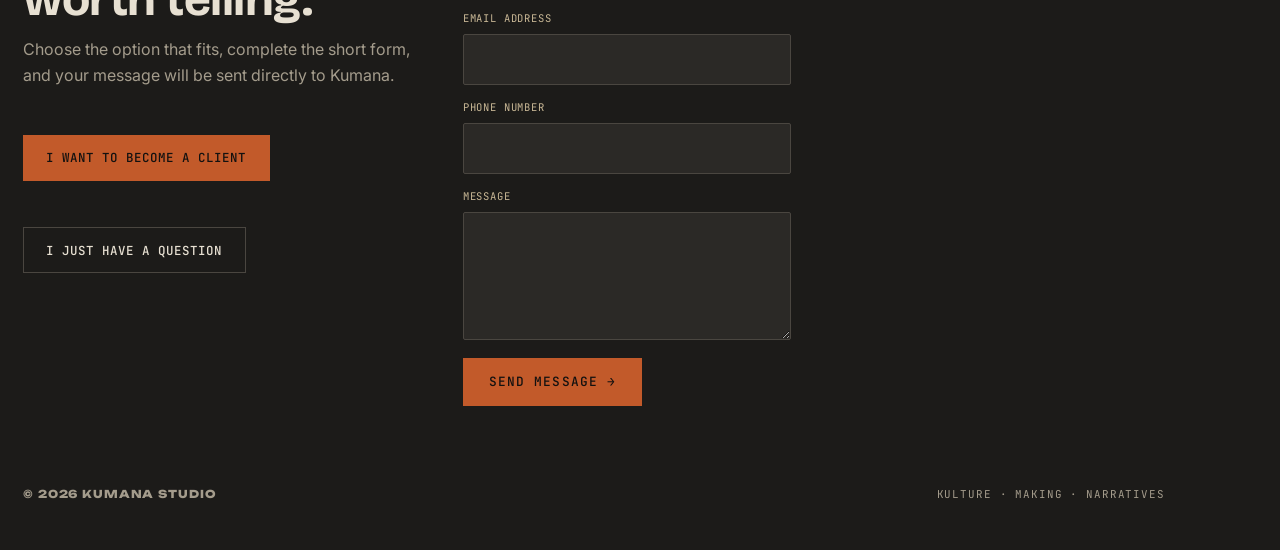
==== commit f319ab54: "Add Google Search Console verification" ====
--- a/index.html
+++ b/index.html
@@ -2,7 +2,7 @@
 <html lang="en">
 <head>
 <meta charset="UTF-8">
-<meta name="viewport" content="width=device-width, initial-scale=1.0">
+<meta name="viewport" content="width=device-width, initial-scale=1.0">\n<meta name="google-site-verification" content="N22EVgQ6P1qKwz2Srrzs9QNZlHf5FYC-V3m-g_LZRuY" />
 <title>Kumana - Multidisciplinary Studio Rooted in Architecture</title>
 <meta name="description" content="Kumana is a multidisciplinary creative studio rooted in architectural design, working across architecture, urban design, event spaces, creative direction, spatial experience design, and objects. Our name comes from Culture, Making, and Narratives.">
 <meta name="robots" content="index, follow, max-image-preview:large">
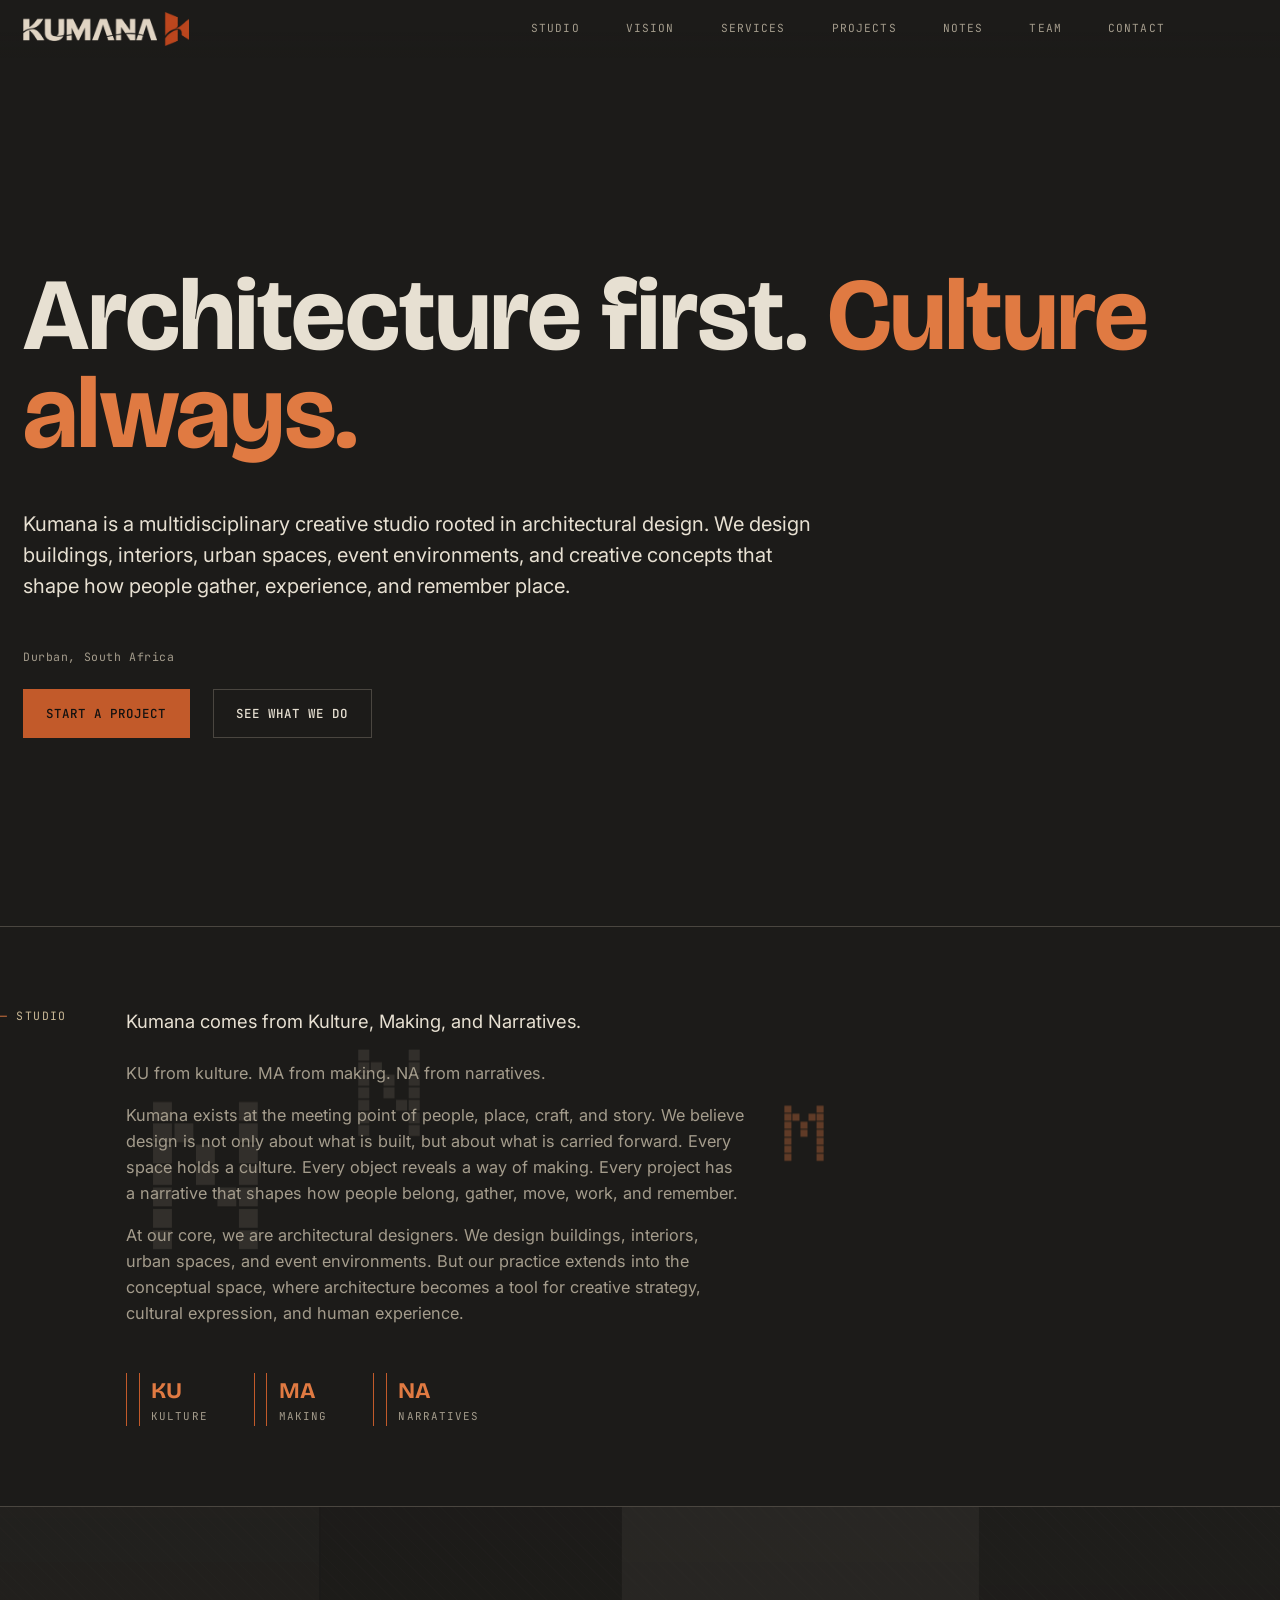
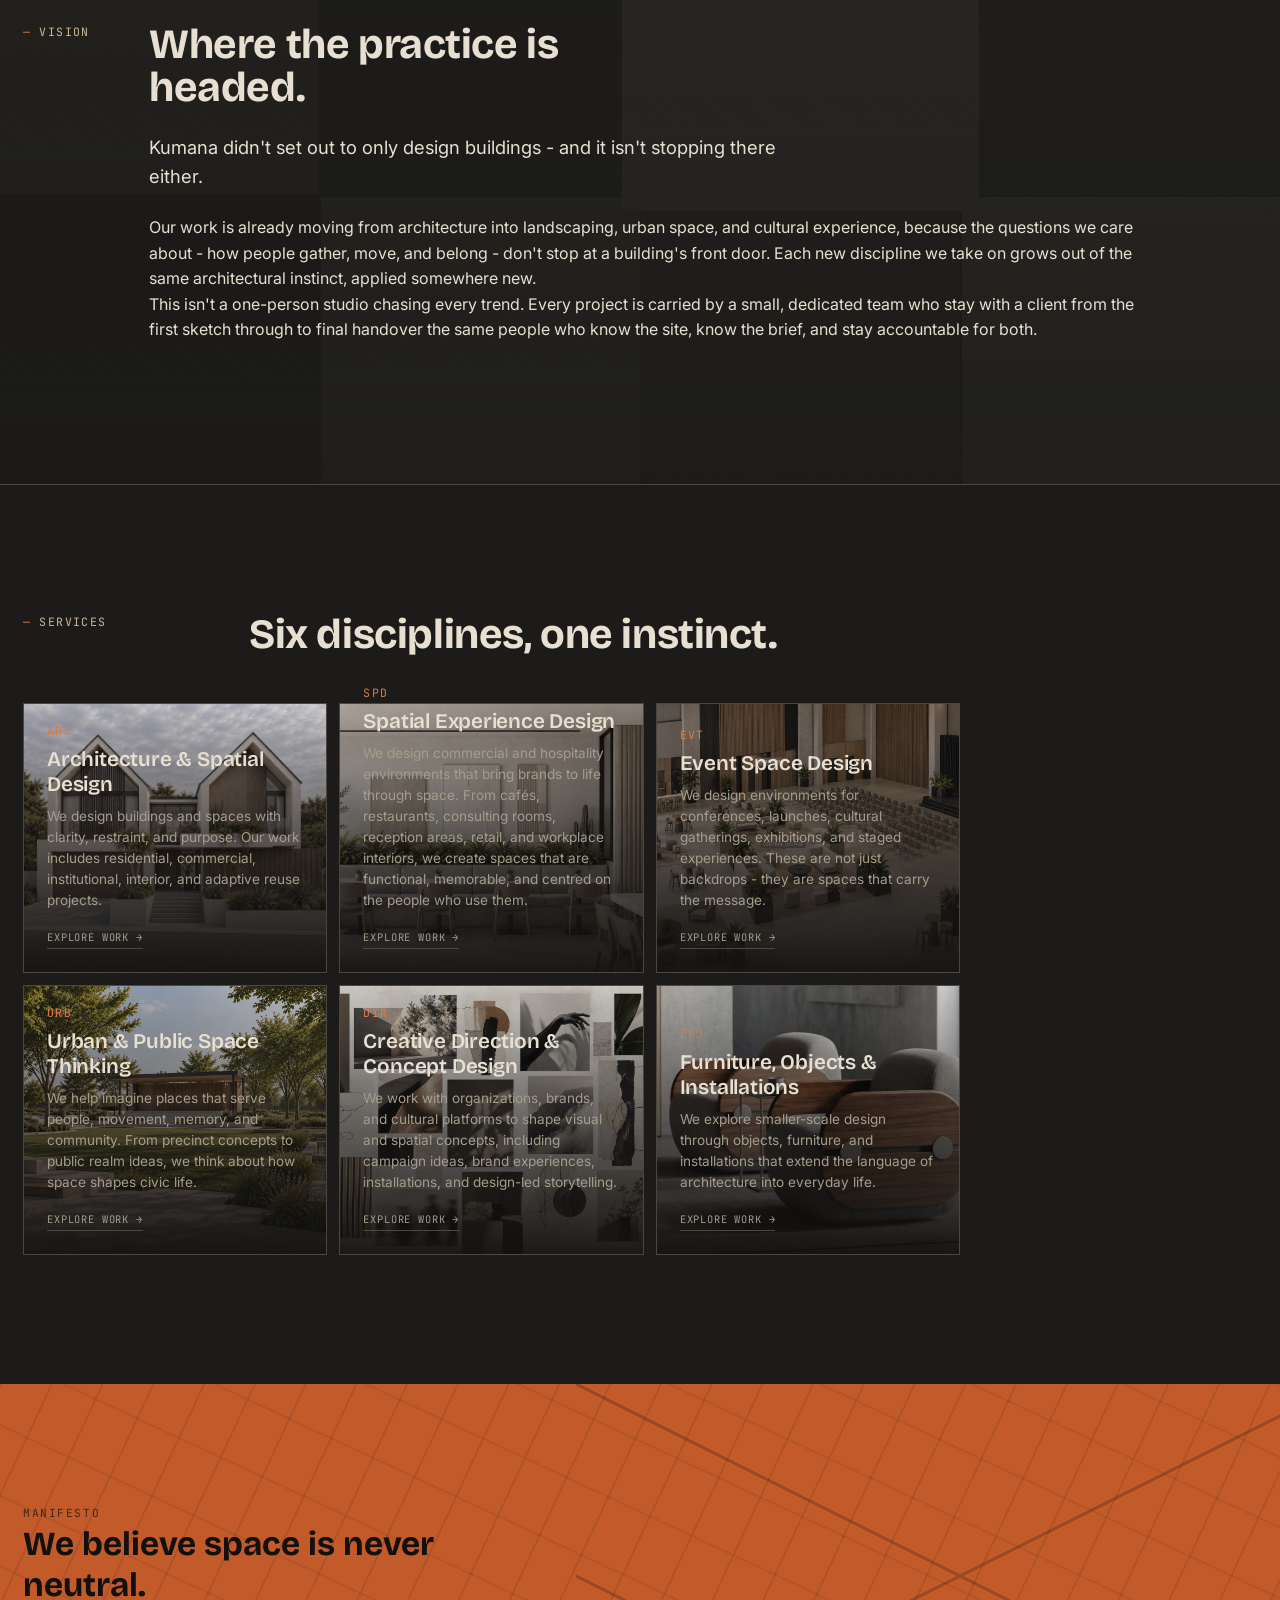
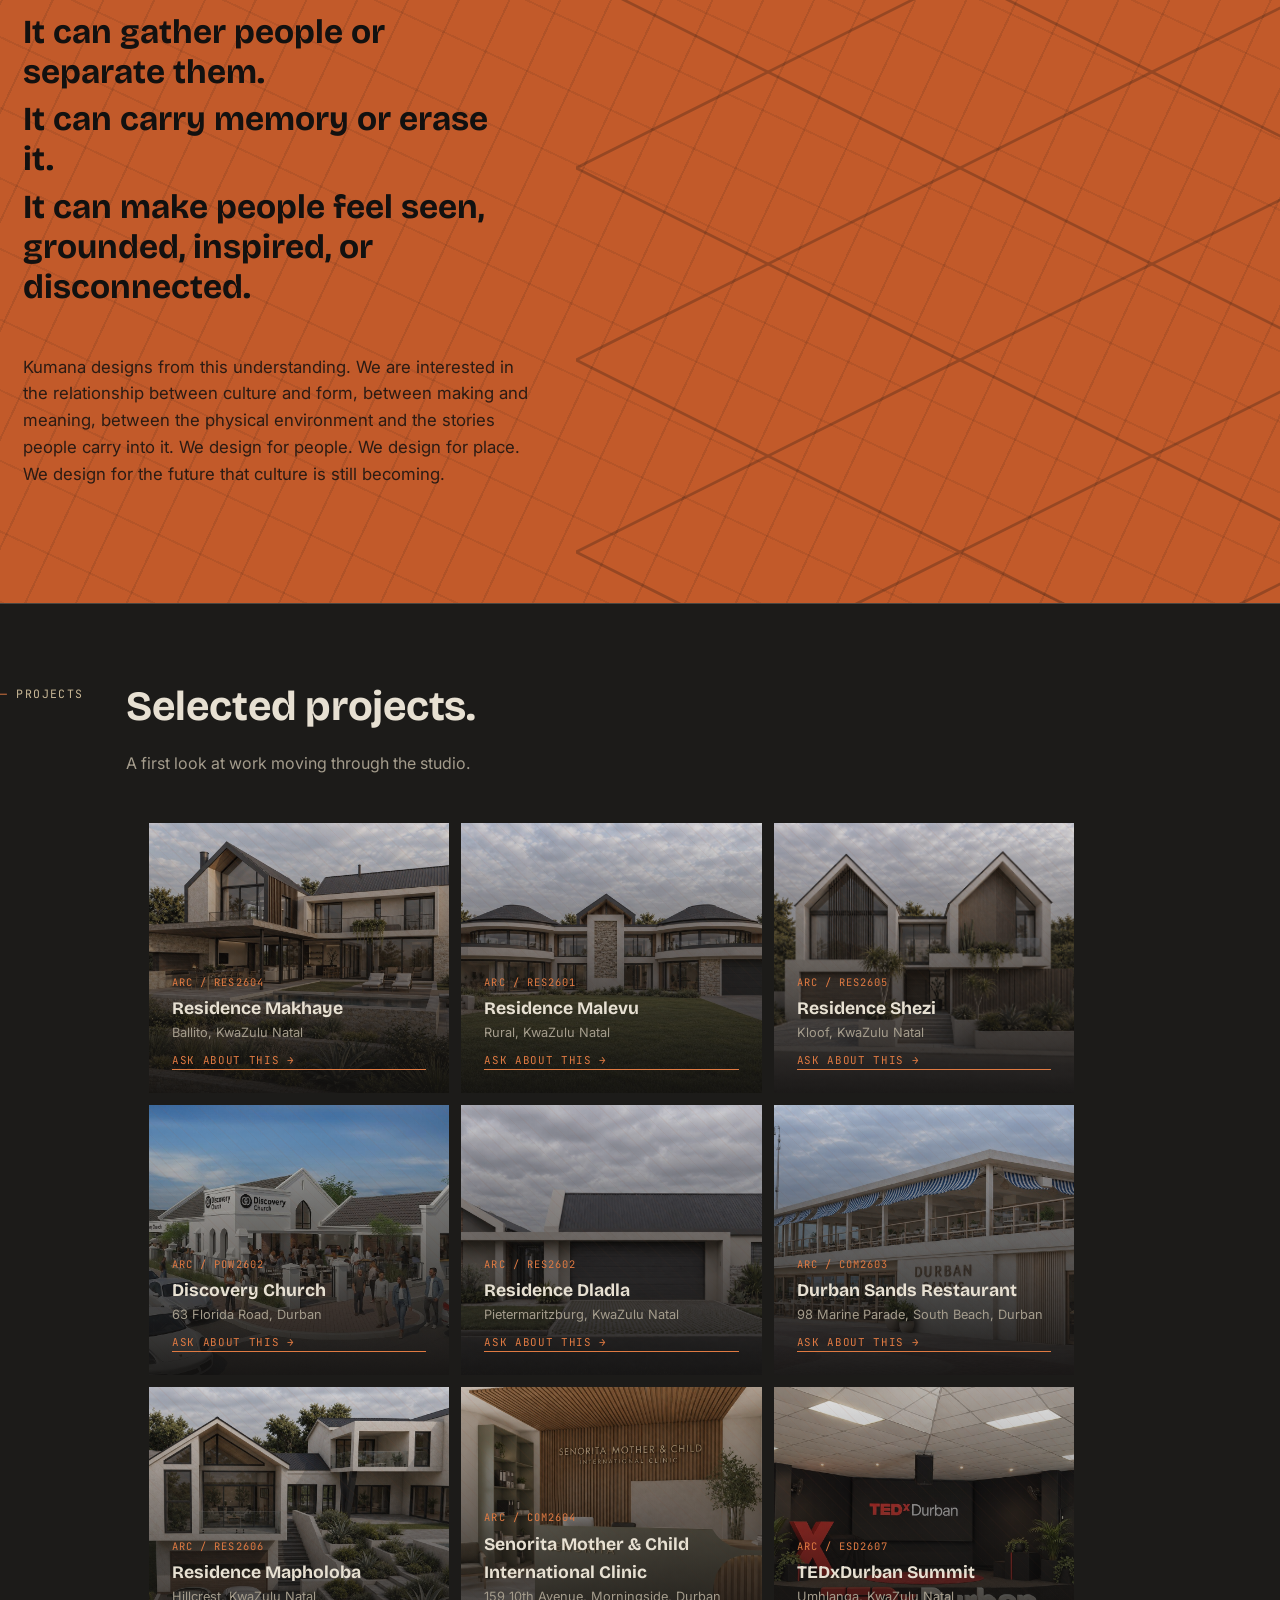
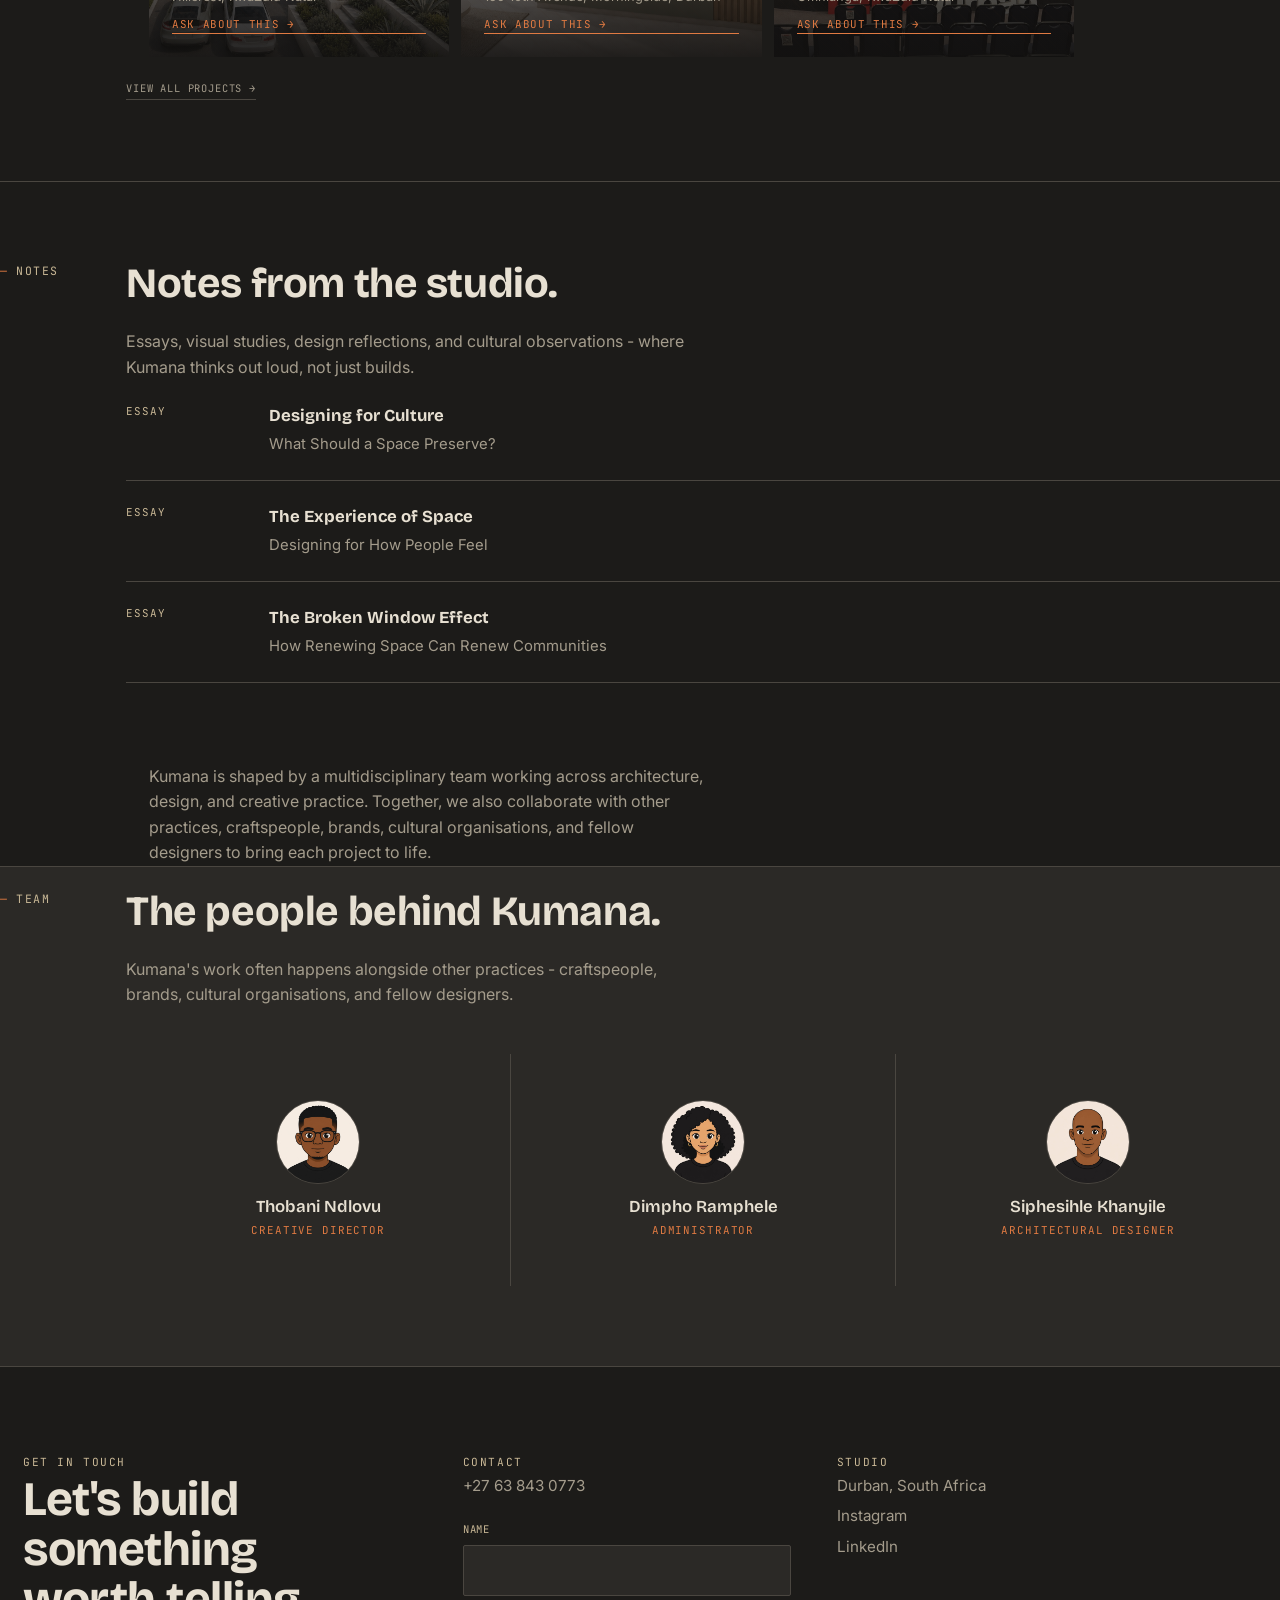
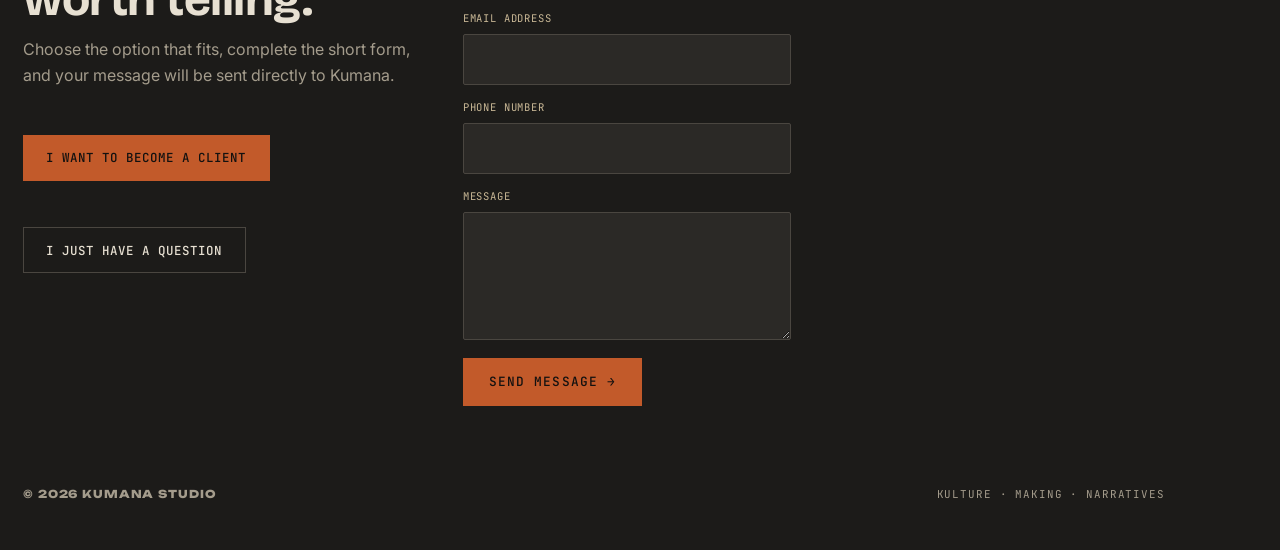
==== commit dd882e58: "Update Kumana contact number on website and business structured data" ====
--- a/index.html
+++ b/index.html
@@ -39,7 +39,7 @@
       "image": "https://kumana.co/images/kumana-header-logo-transparent.png",
       "description": "A multidisciplinary creative studio rooted in architectural design, working across architecture, urban design, event spaces, creative direction, spatial experience design, and objects.",
       "email": "clients@kumana.studio",
-      "telephone": "+27 60 313 8021",
+      "telephone": "+27 63 843 0773",
       "address": {
         "@type": "PostalAddress",
         "addressLocality": "Durban",
@@ -363,7 +363,7 @@
       <div class="col">
         <span class="label">Contact</span>
         
-        <a href="tel:+27603138021">+27 60 313 8021</a>
+        <a href="tel:+27638430773">+27 63 843 0773</a>
         <form class="footer-contact-form" action="https://formsubmit.co/thobanindlovu@outlook.com" method="POST">
   <input type="hidden" name="_subject" value="New enquiry from Kumana.co">
   <input type="hidden" name="_template" value="table">
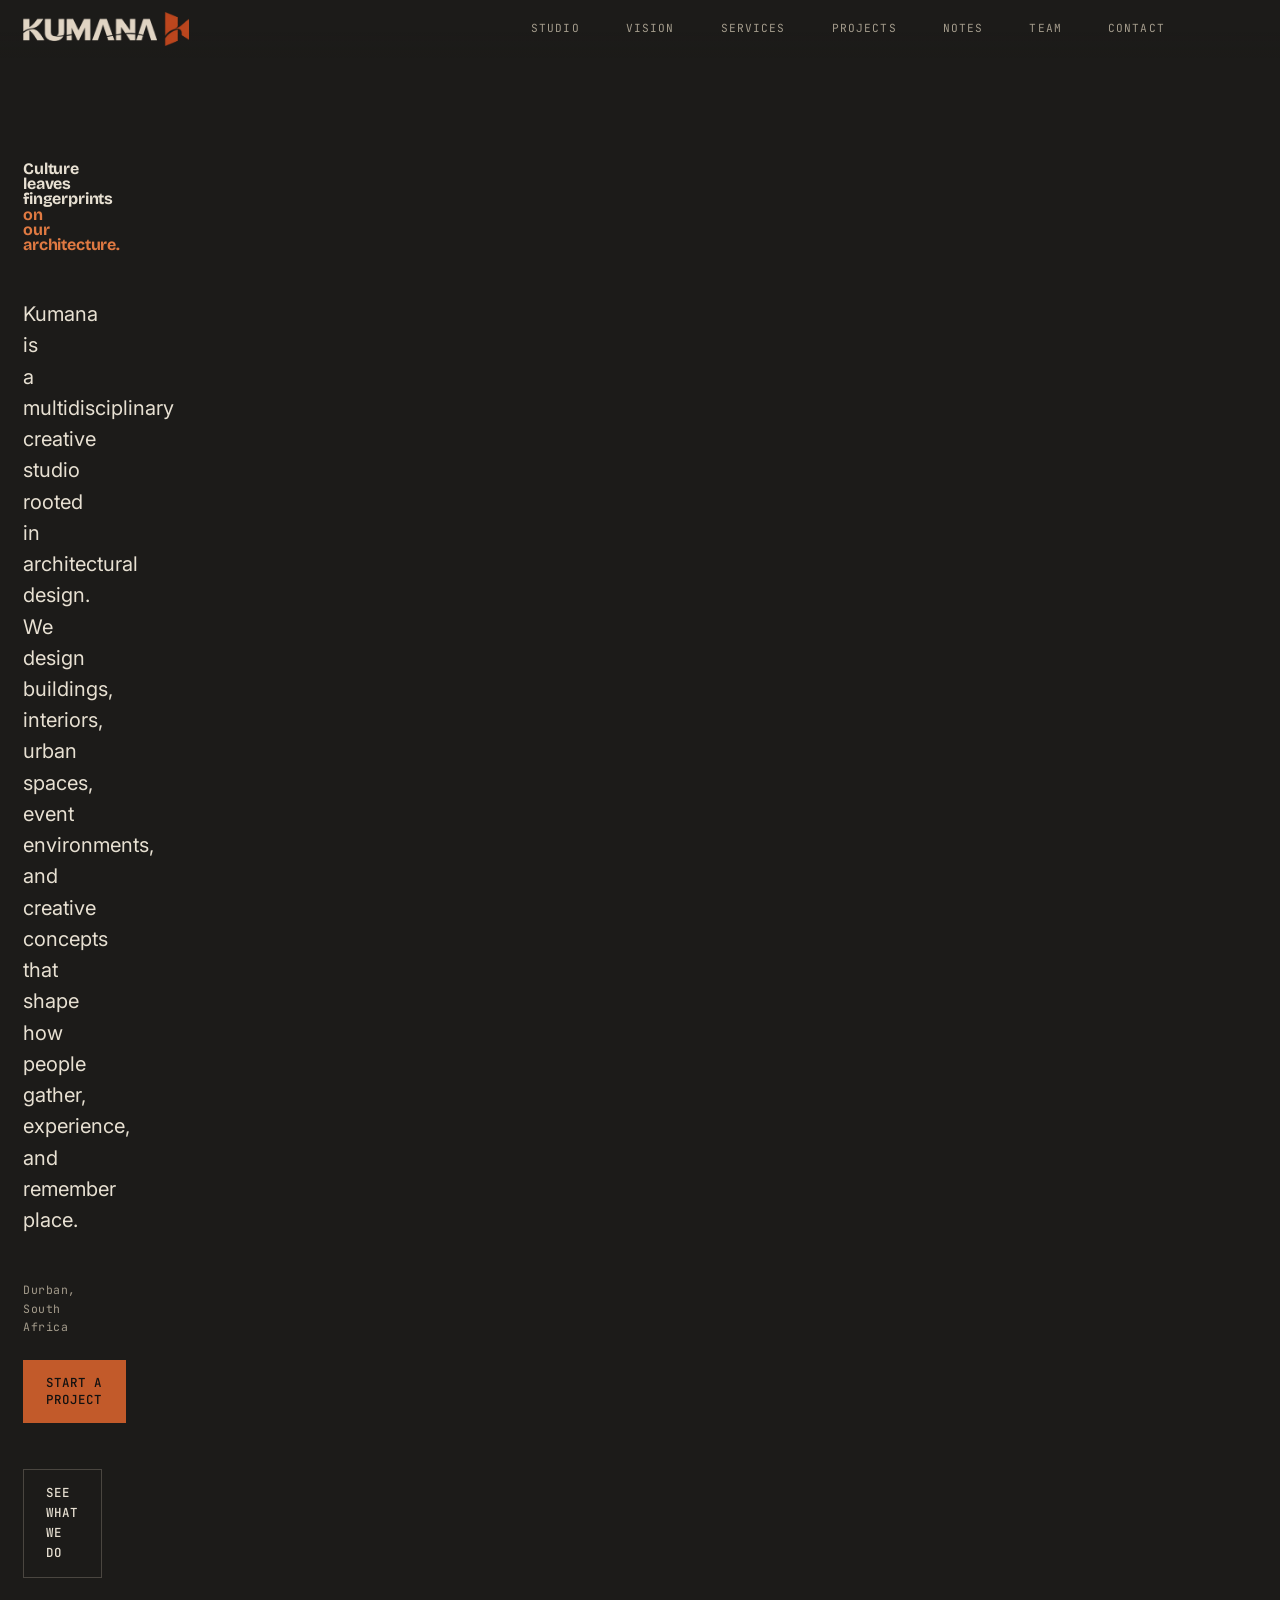
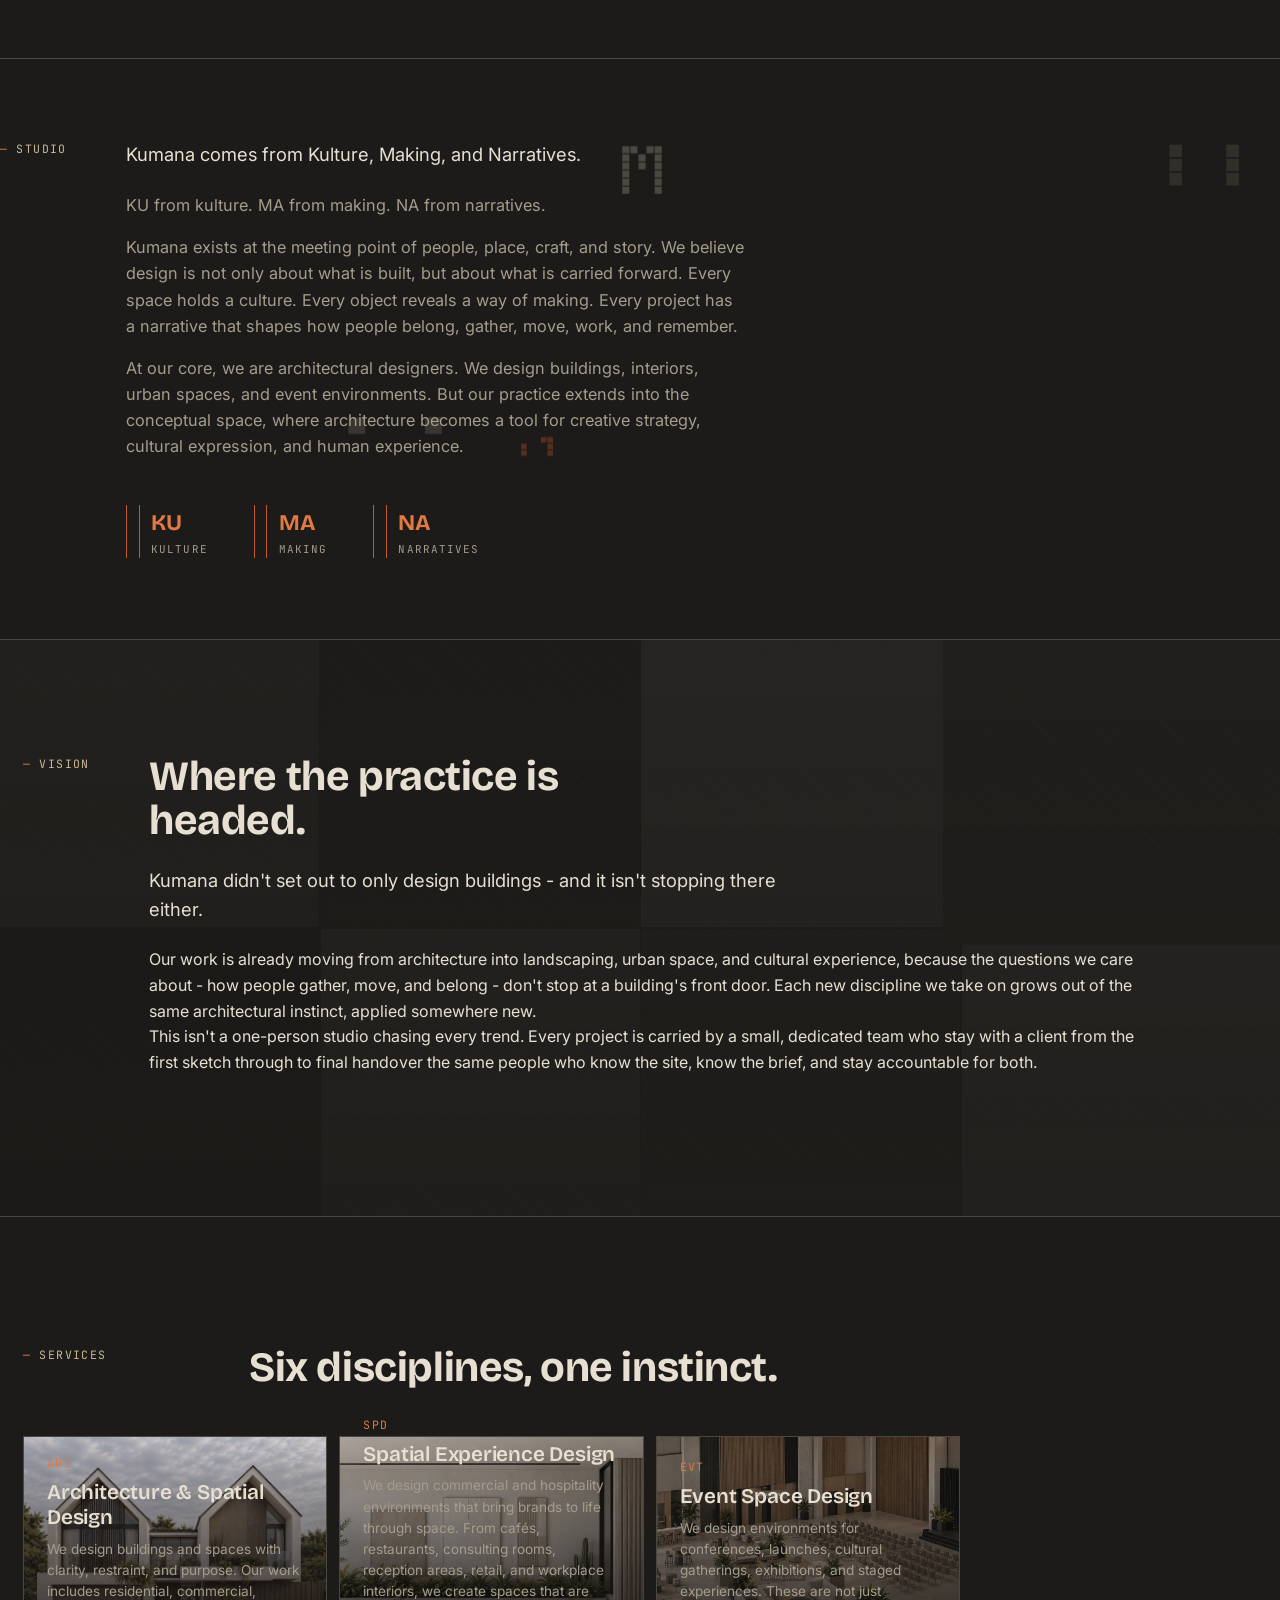
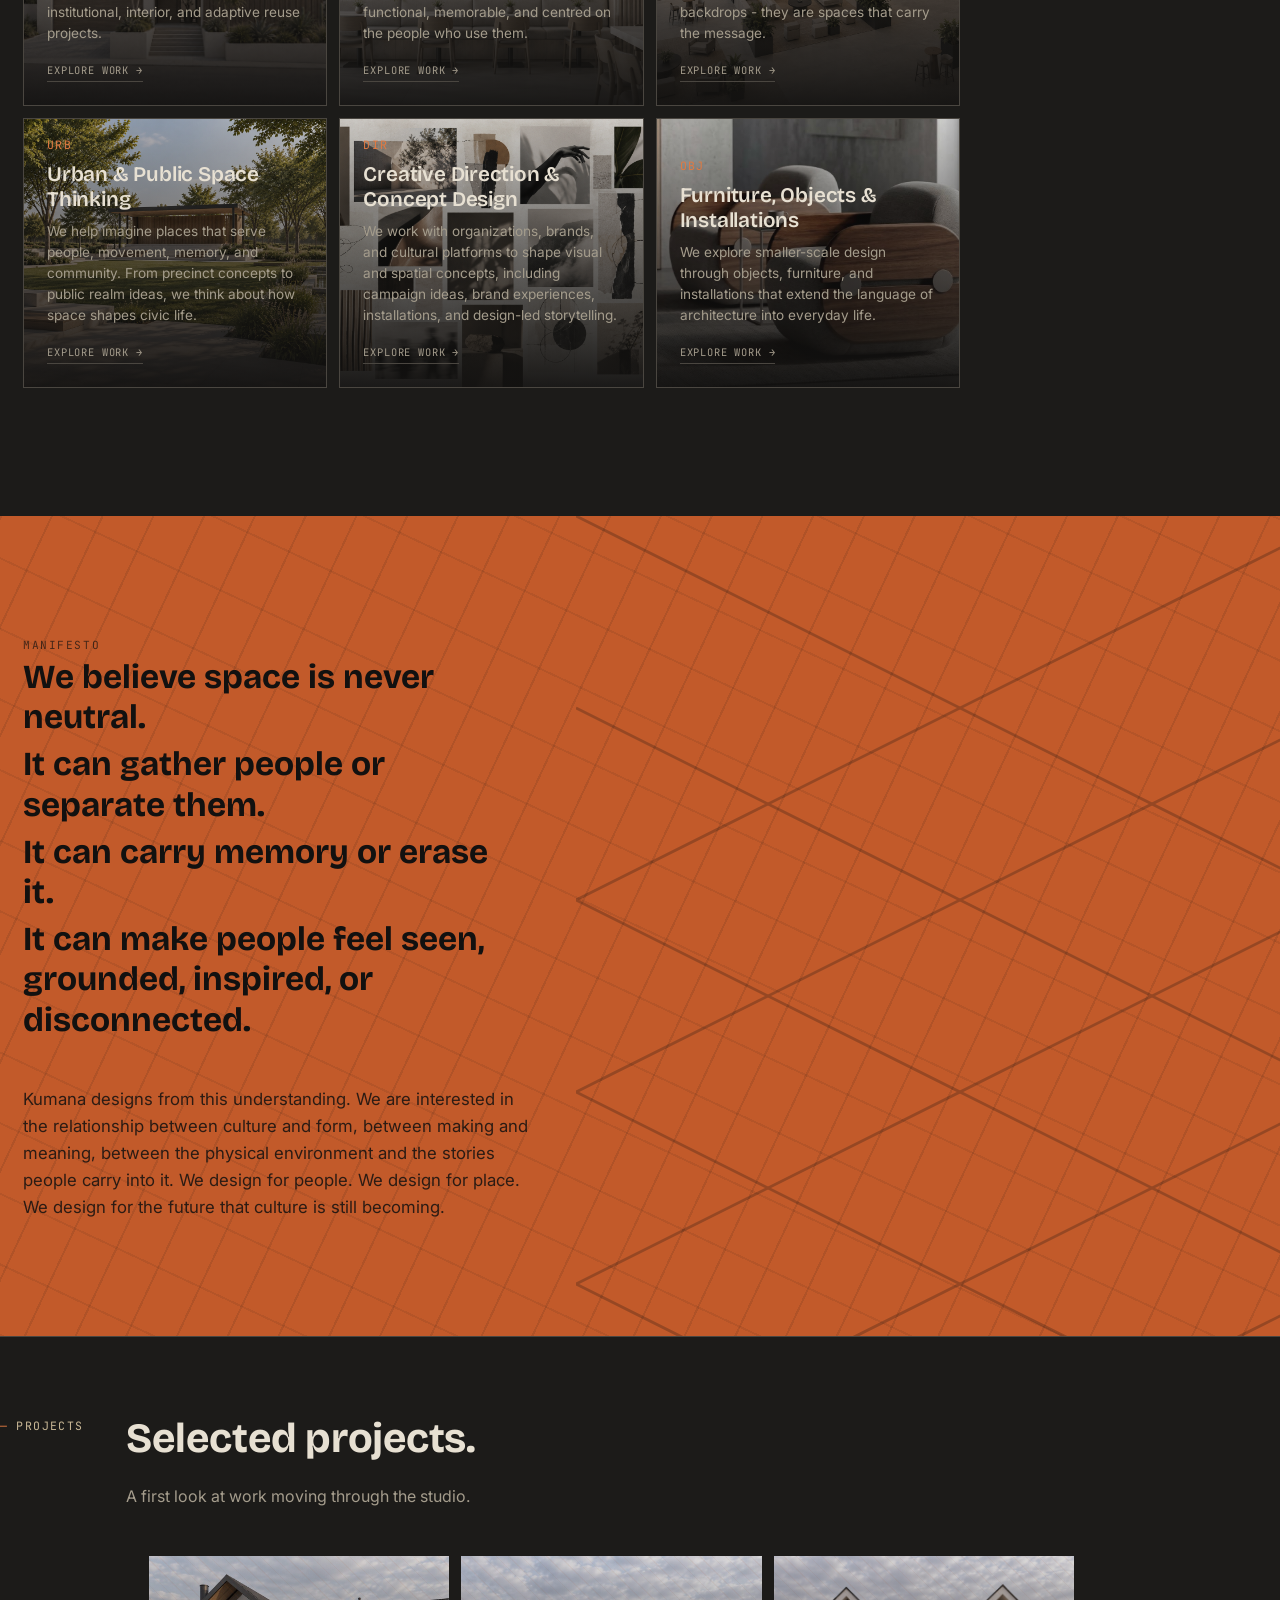
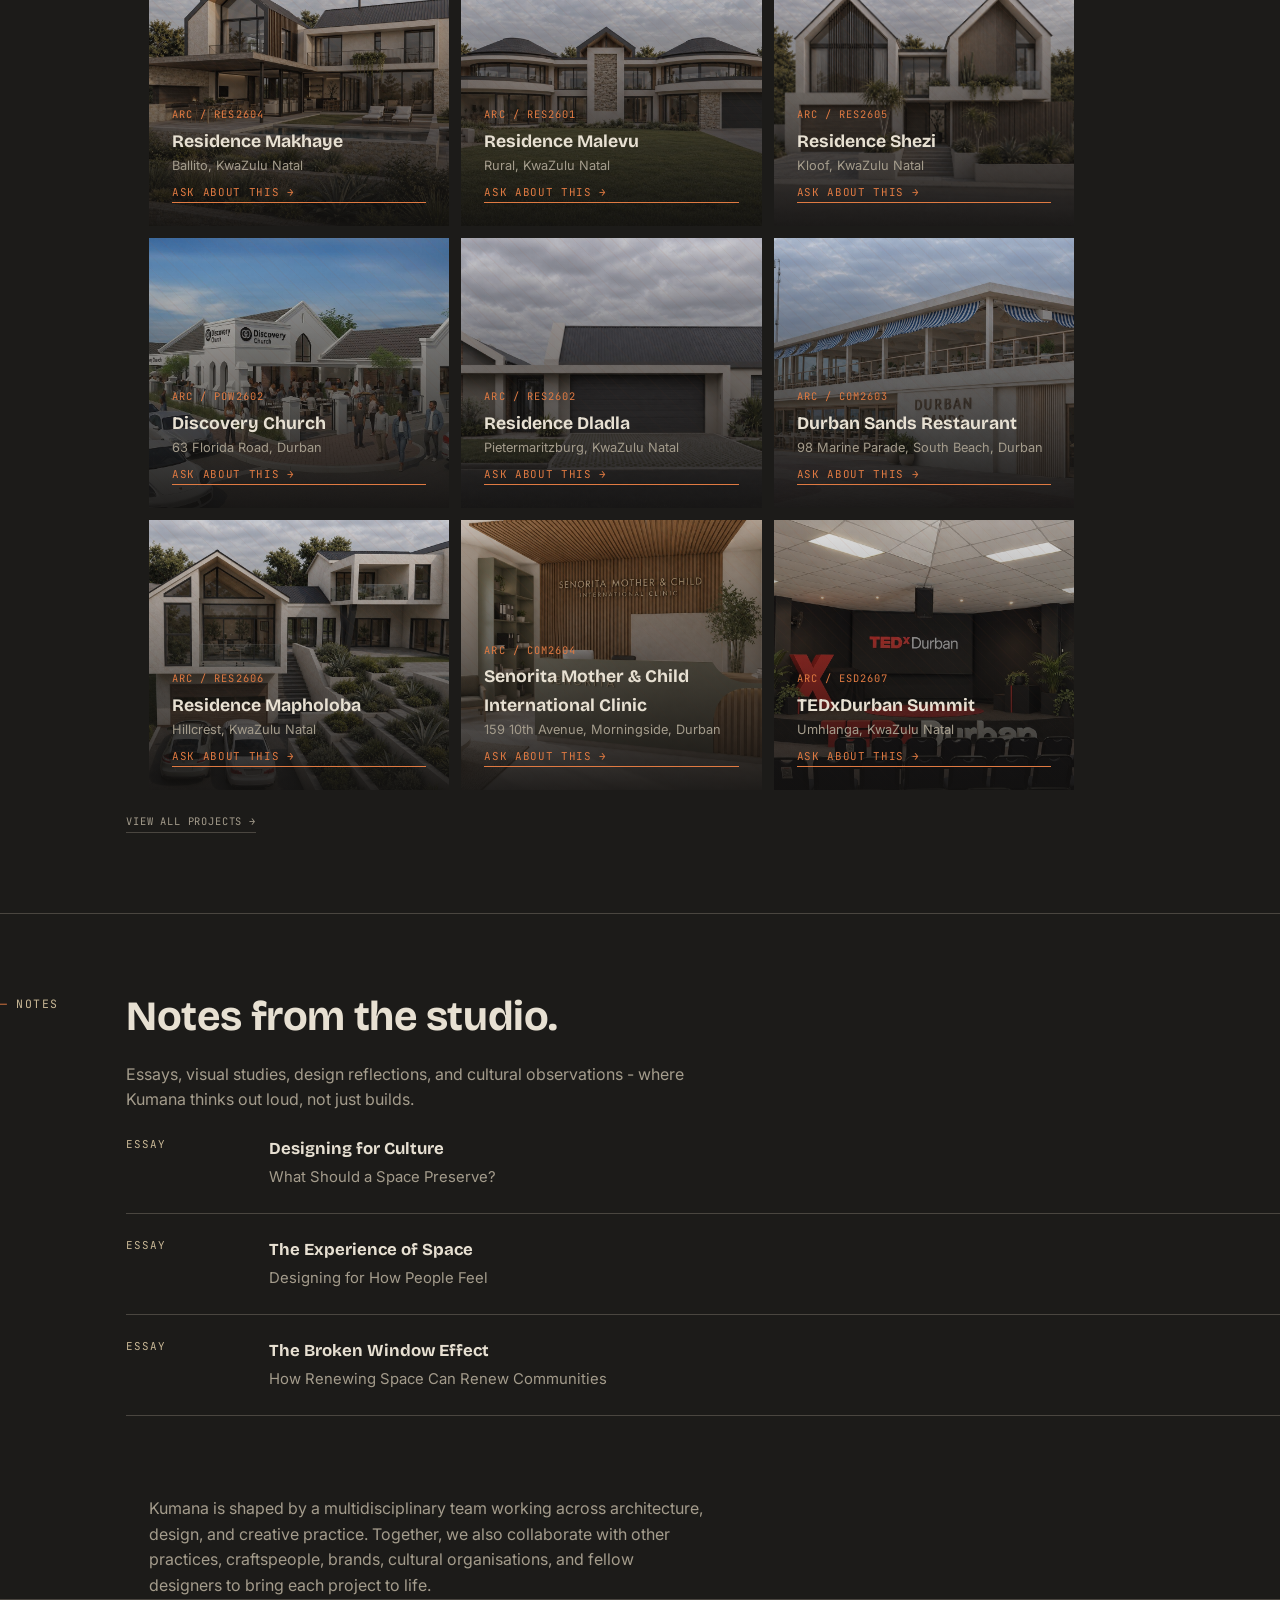
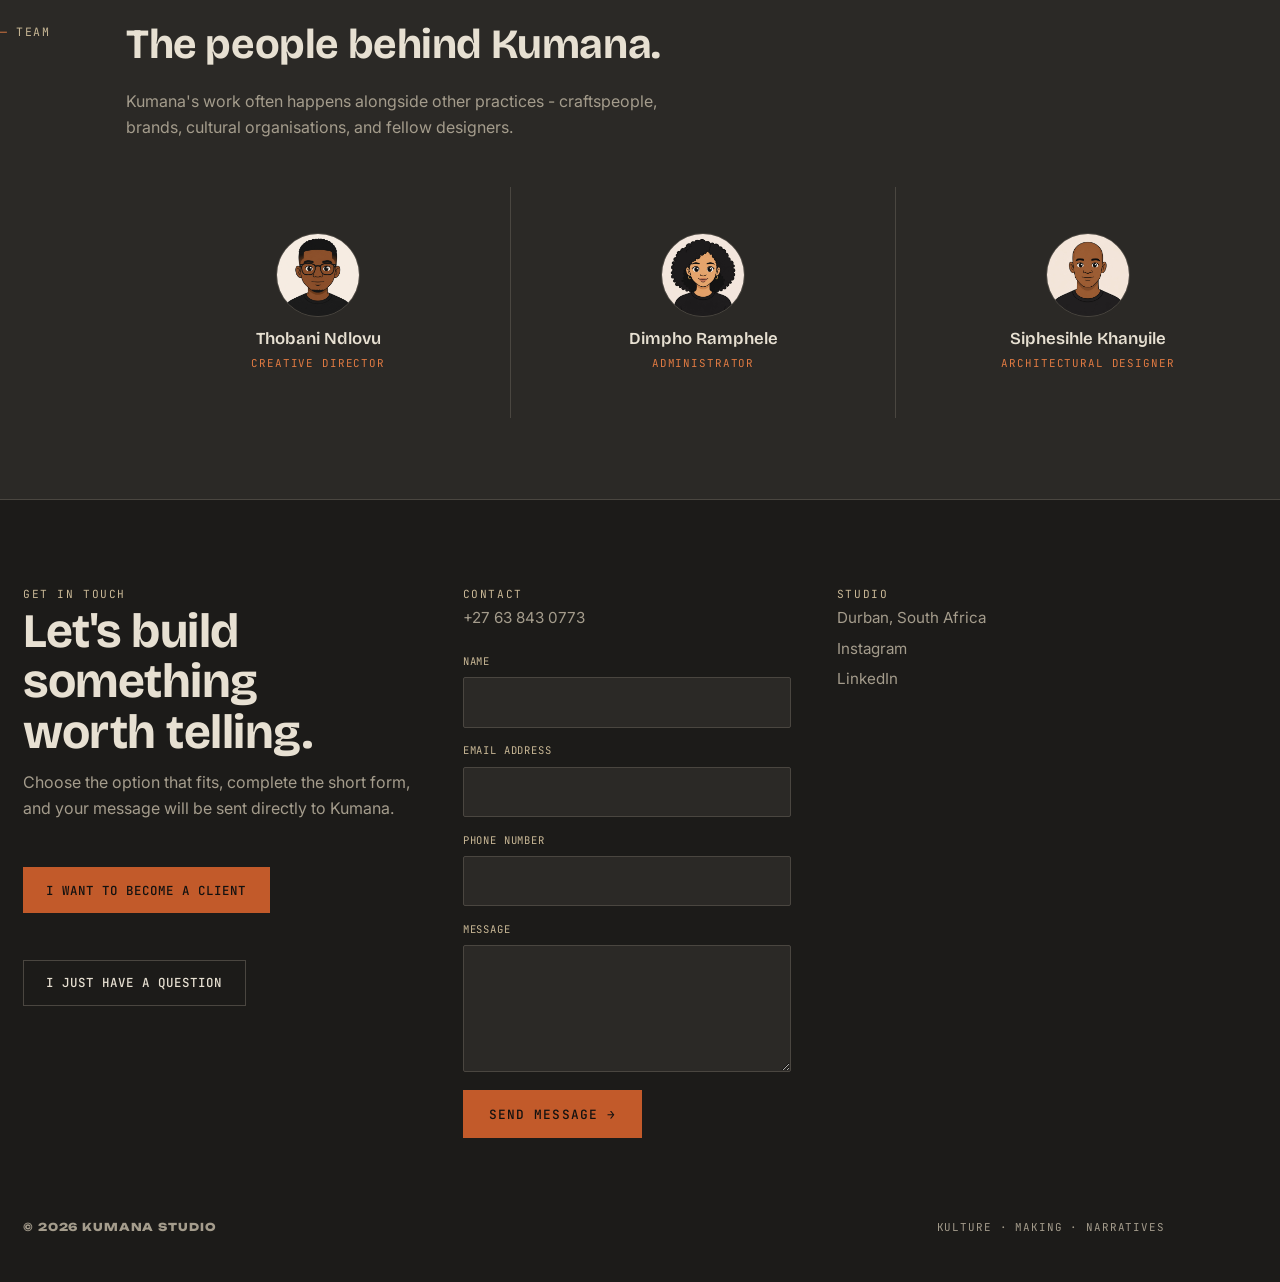
==== commit 959b3d7b: "Update Kumana homepage headline" ====
--- a/index.html
+++ b/index.html
@@ -71,7 +71,7 @@
 <link rel="preconnect" href="https://fonts.googleapis.com">
 <link rel="preconnect" href="https://fonts.gstatic.com" crossorigin>
 <link href="https://fonts.googleapis.com/css2?family=Bricolage+Grotesque:opsz,wght@12..96,400;12..96,500;12..96,600;12..96,700;12..96,800&family=Inter:wght@400;500;600&family=JetBrains+Mono:wght@400;500&family=Unbounded:wght@700;800;900&display=swap" rel="stylesheet">
-<link rel="stylesheet" href="style.css?v=20260919-2243">
+<link rel="stylesheet" href="style.css?v=20261117">
 </head>
 <body> 
 
@@ -118,7 +118,7 @@
 
     <div class="wrap">
       <div class="hero-copy">
-        <h1>Architecture first. <span class="pop">Culture always.</span></h1>
+        <h1>Culture leaves fingerprints<br> <span class="pop">on our architecture.</span></h1>
         <p class="deck">Kumana is a multidisciplinary creative studio rooted in architectural design. We design buildings, interiors, urban spaces, event environments, and creative concepts that shape how people gather, experience, and remember place.</p>
         <p class="coords">Durban, South Africa</p>
         <div class="cta-row">
--- a/style.css
+++ b/style.css
@@ -163,9 +163,9 @@
     background:linear-gradient(180deg, rgba(28,27,25,0.55) 0%, rgba(28,27,25,0.75) 55%, rgba(28,27,25,0.92) 100%);
   }
 
-  .hero-copy{ position:relative; max-width:72rem; }
+  .hero-copy{ position:relative; max-width:72rem; container-type:inline-size; }
   .hero h1{
-    font-size:clamp(3.4rem, 2rem + 5.5vw, 7rem);
+    font-size:clamp(1rem, 7.4cqw, 5.5rem);
     max-width:none;
     line-height:0.95;
   }
@@ -766,9 +766,6 @@
   .footer-contact-form textarea:focus{ outline:none; border-color:var(--rust-bright); }
   .footer-contact-form .form-submit{ width:fit-content; margin-top:0.25rem; }
   .form-honeypot{ position:absolute !important; left:-9999px !important; }
-  @media (max-width:520px){
-    .hero h1{ font-size:clamp(2.25rem, 10.5vw, 3.4rem); }
-  }
   footer .bottom{
     margin-top:var(--space-l); display:flex; justify-content:space-between; flex-wrap:wrap; gap:0.5rem;
     font-family:'JetBrains Mono', monospace; font-size:0.68rem; color:var(--stone-dim); letter-spacing:0.08em;
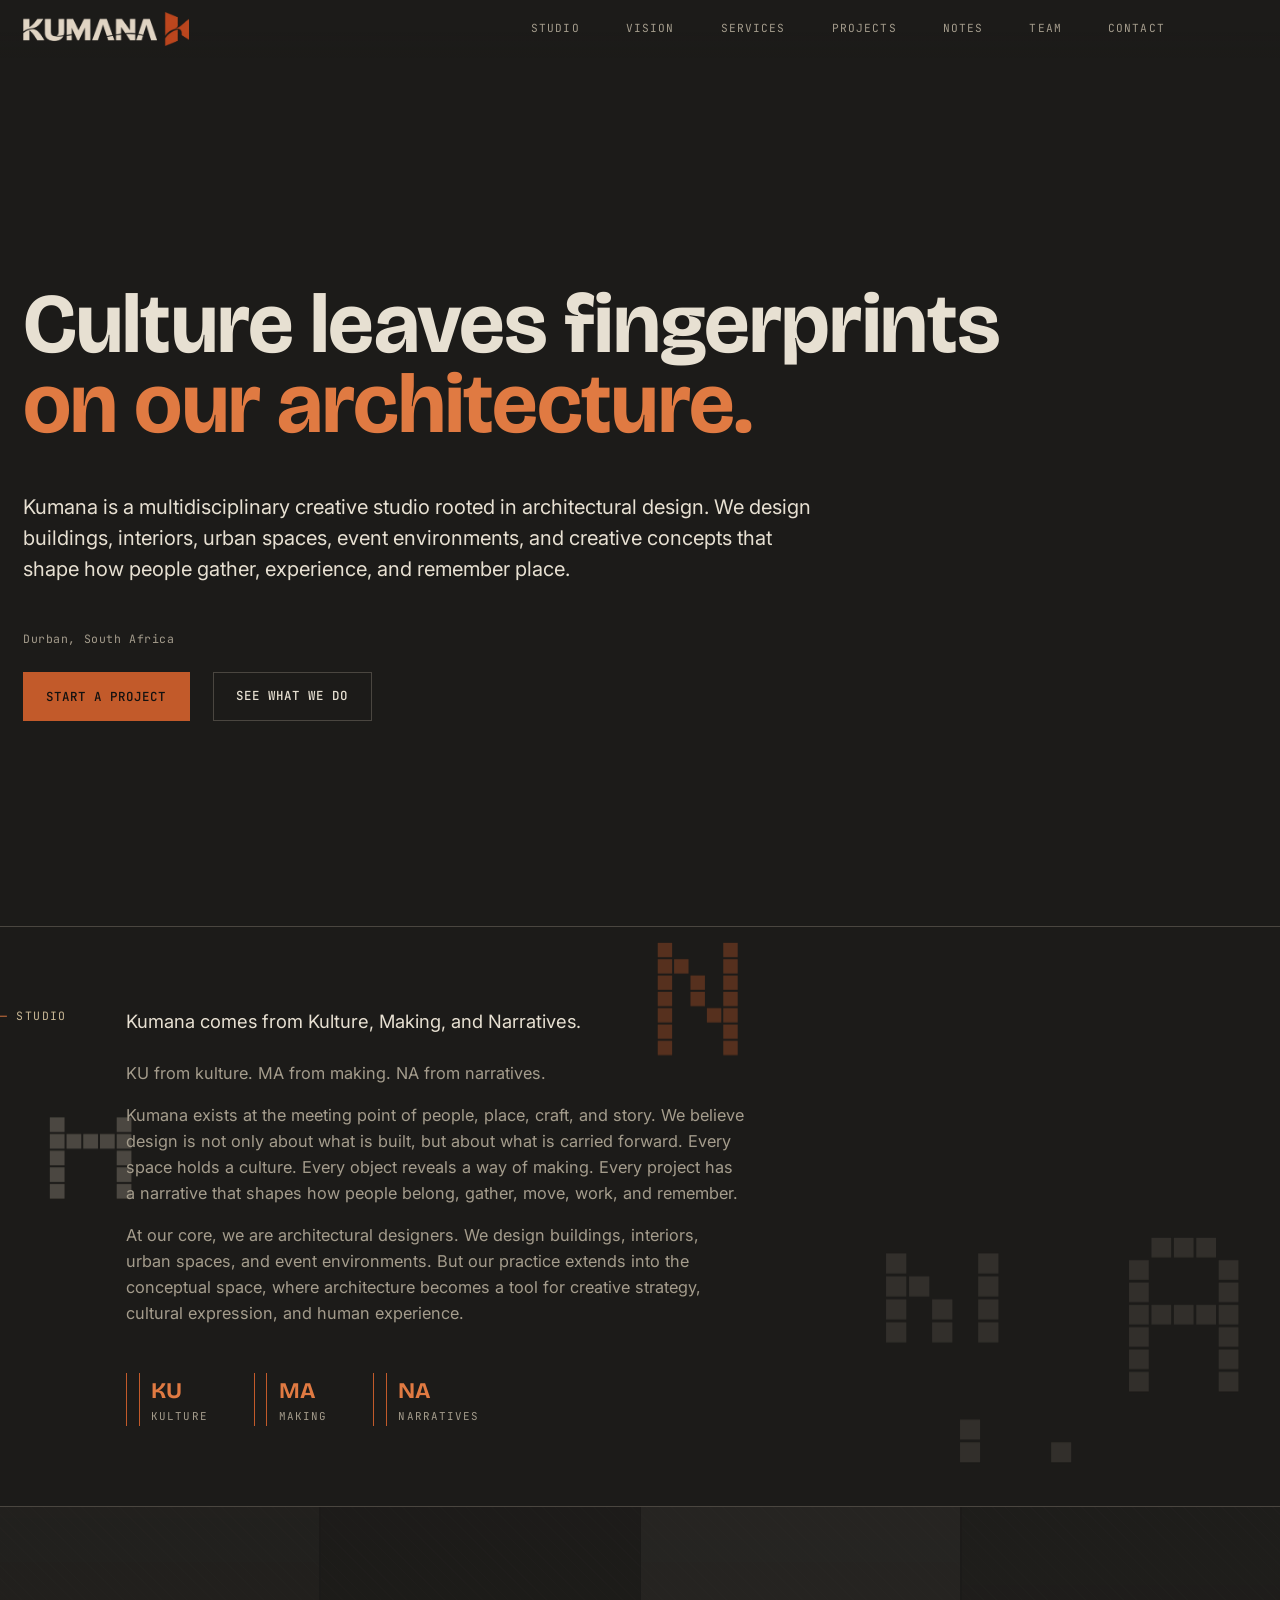
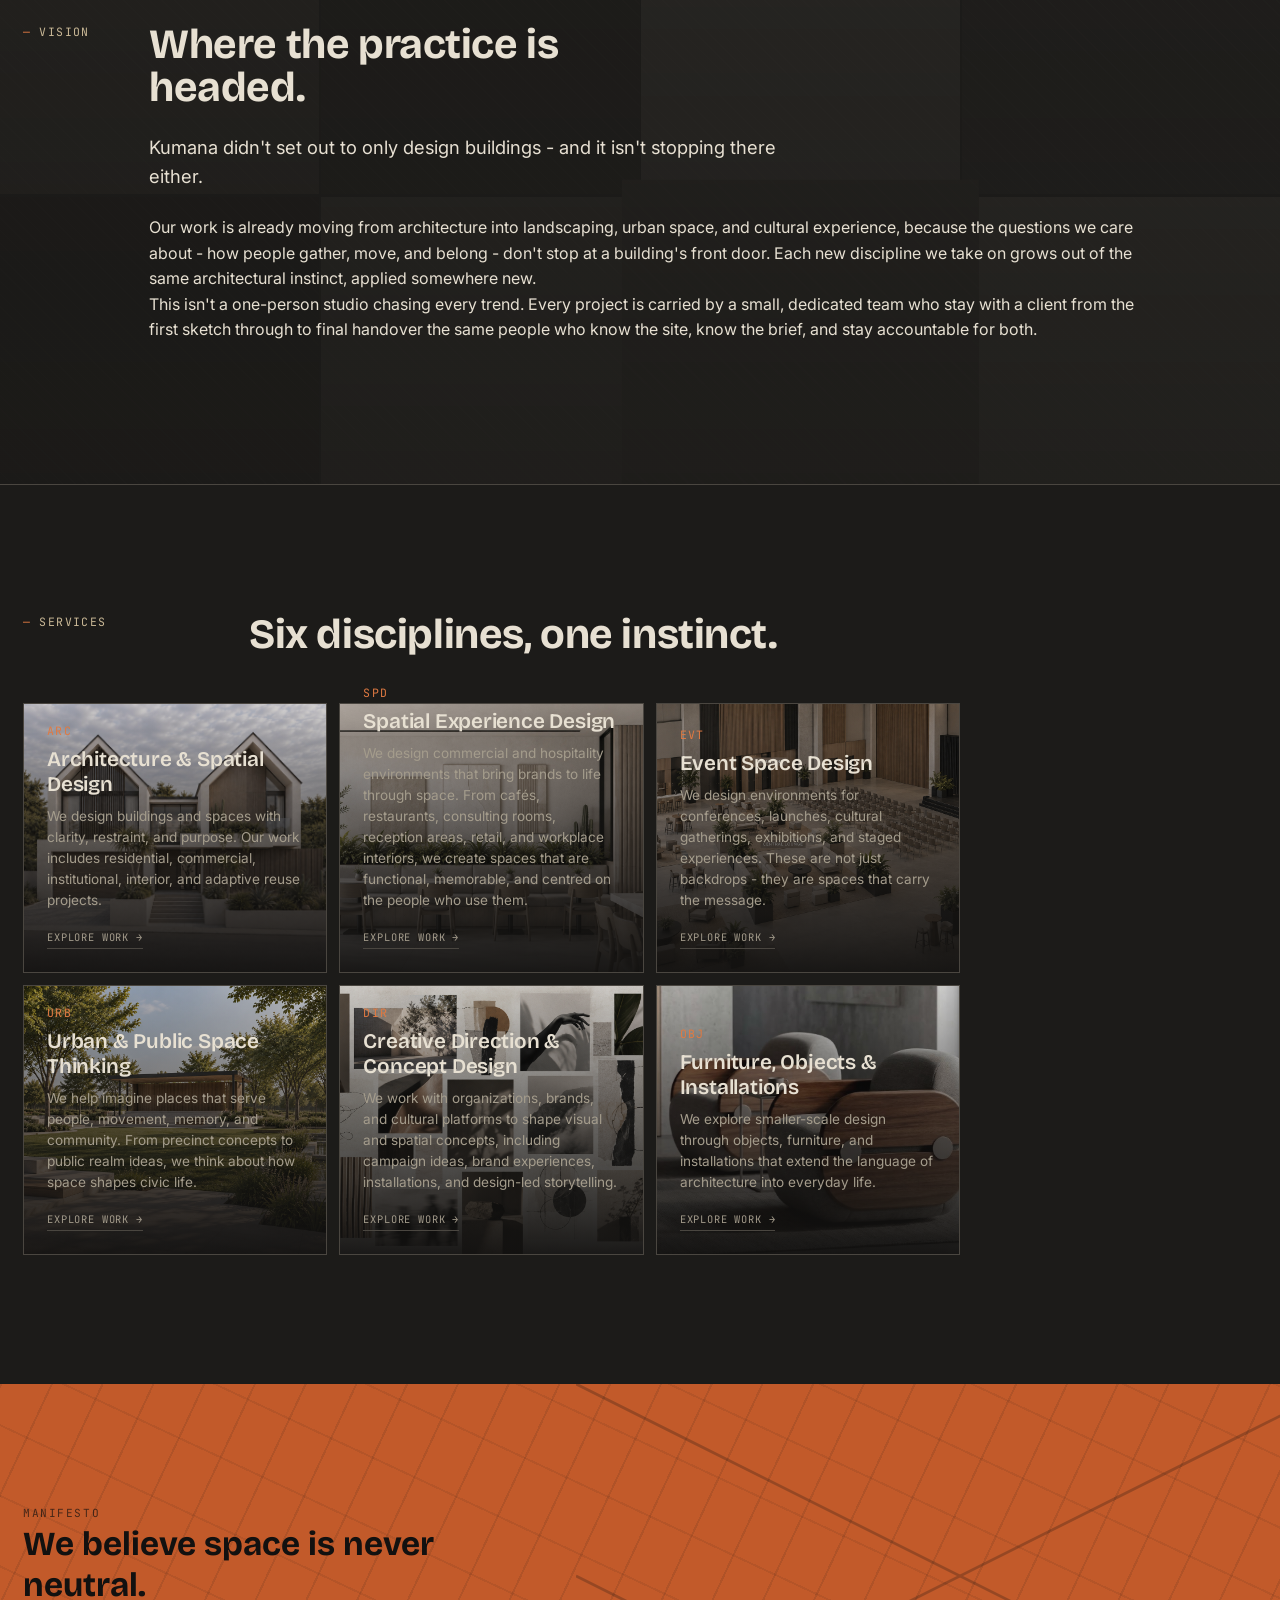
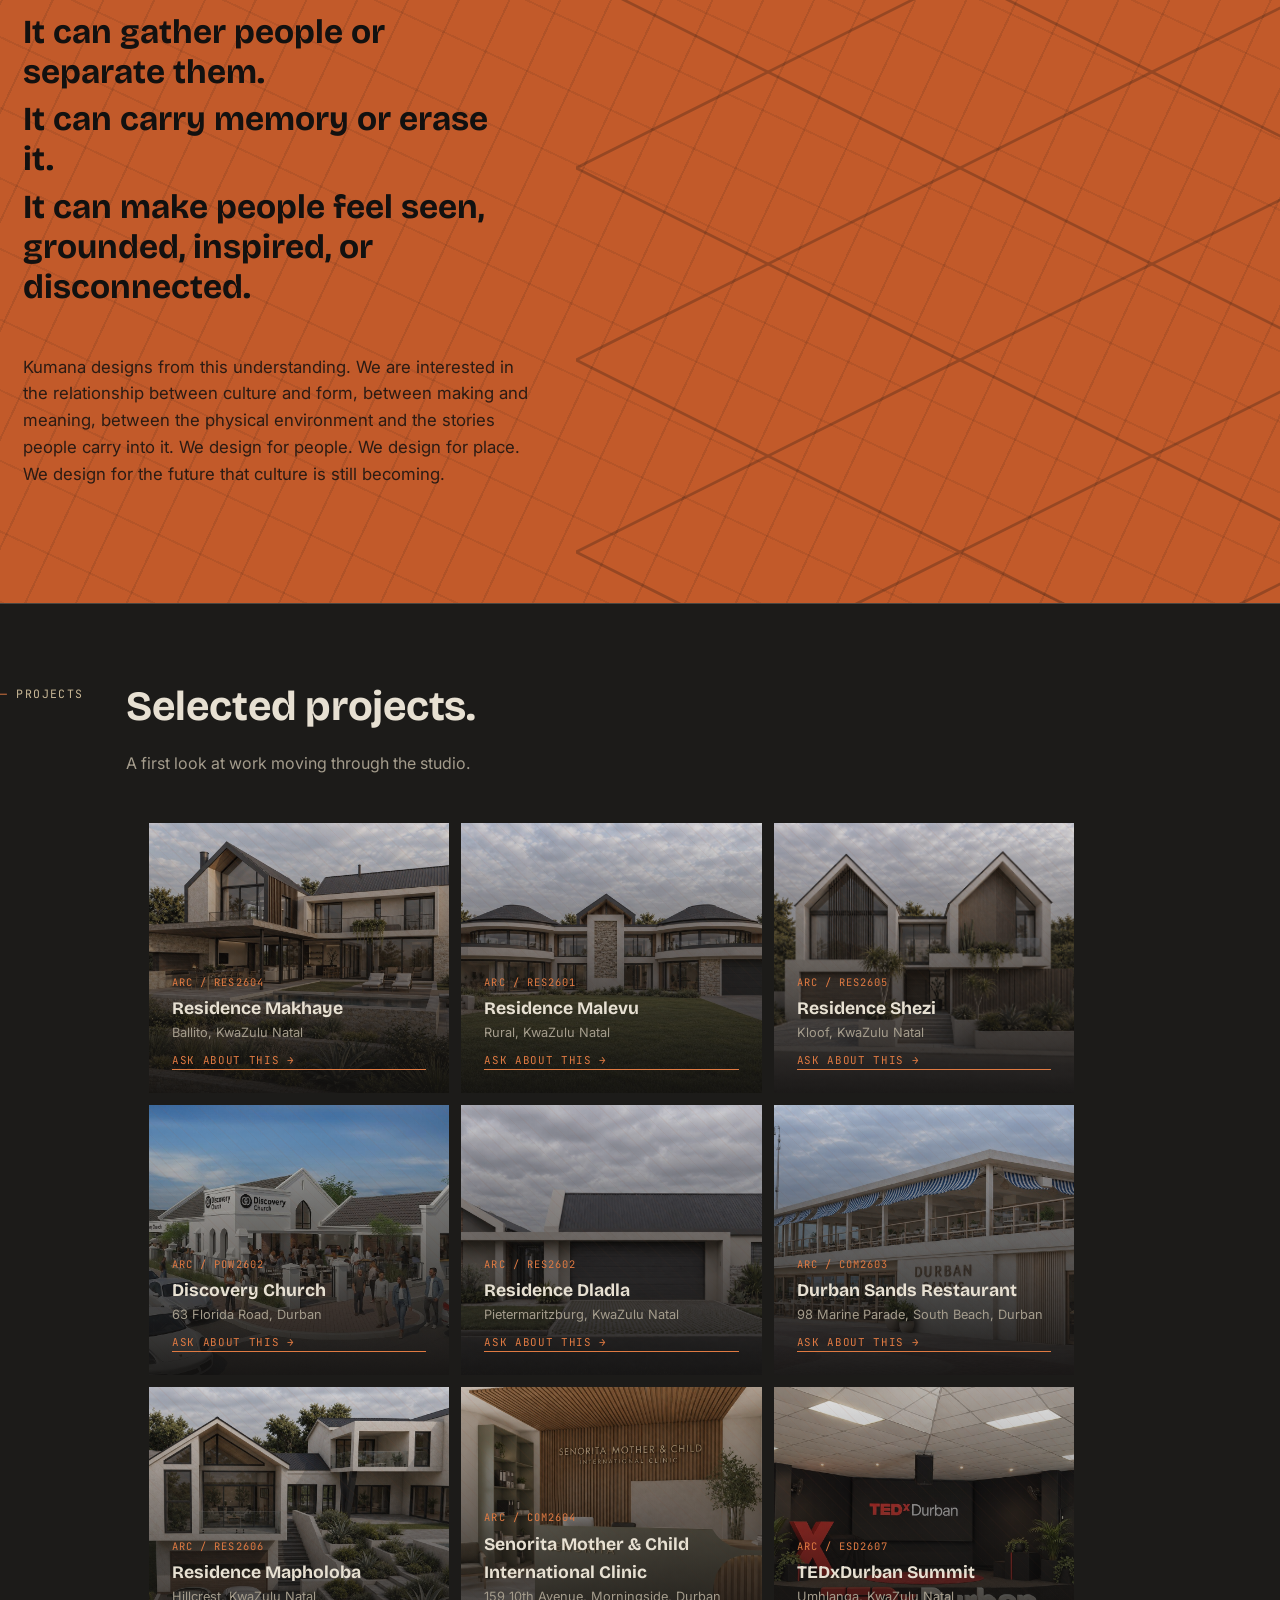
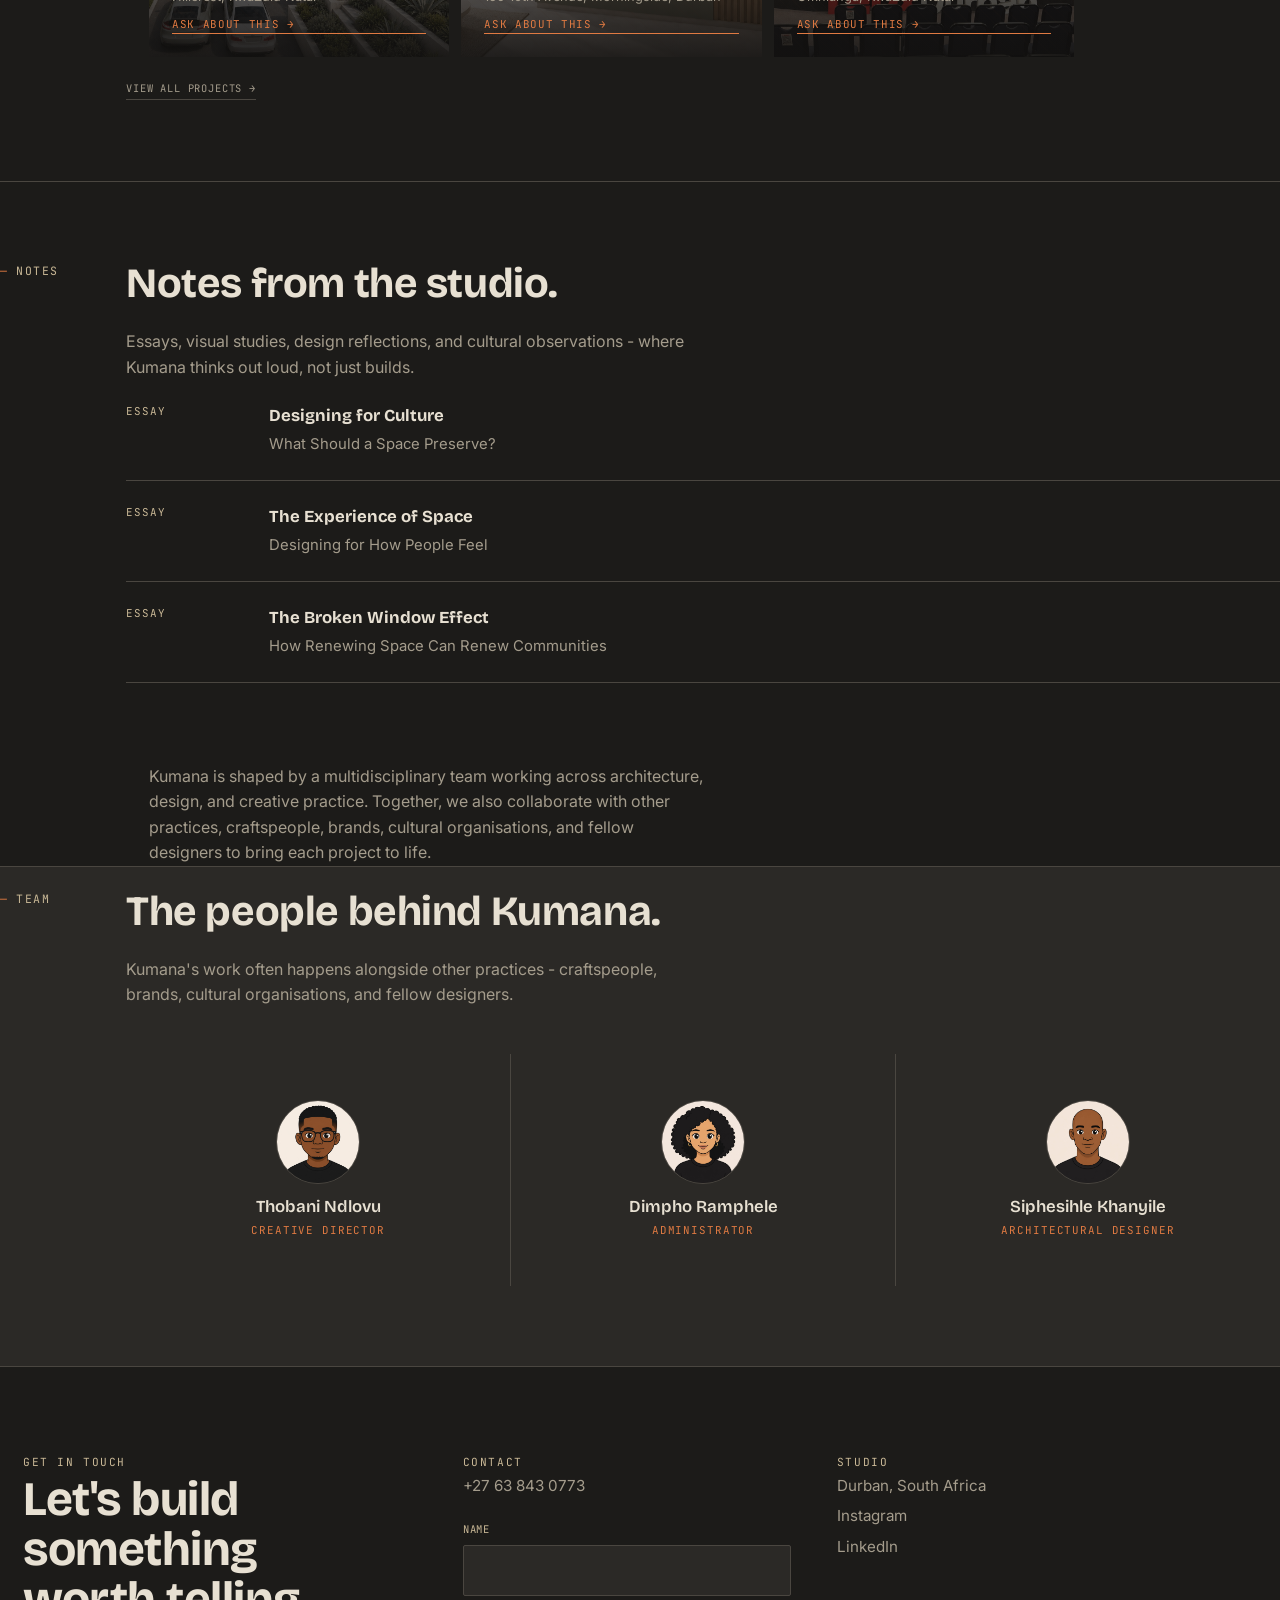
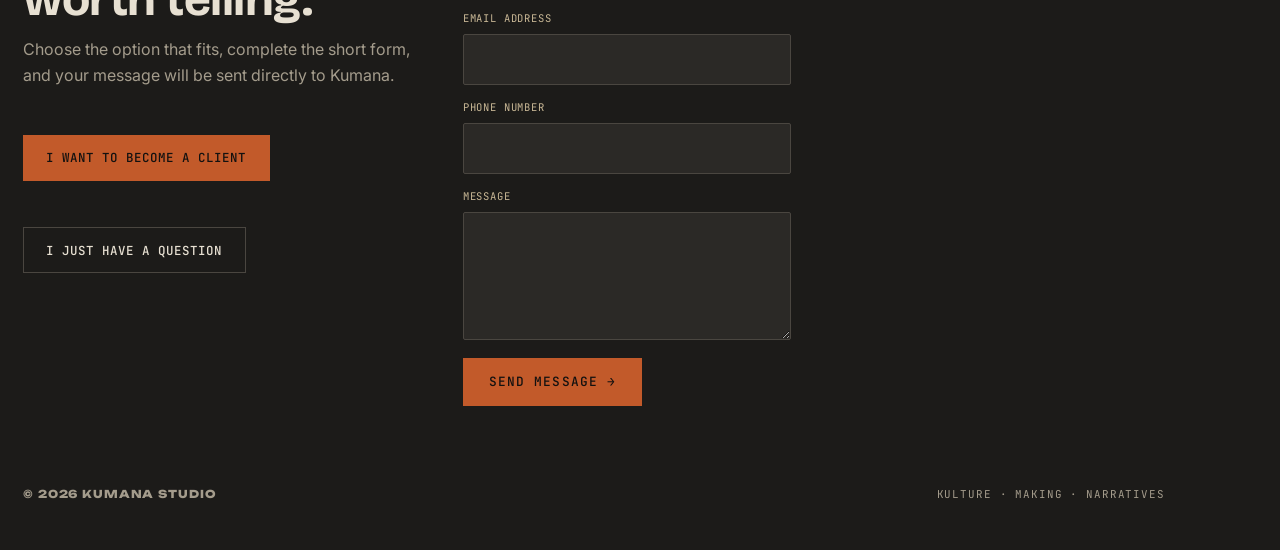
==== commit 5f31ff32: "Refresh the homepage stylesheet after the hero fix" ====
--- a/index.html
+++ b/index.html
@@ -71,7 +71,7 @@
 <link rel="preconnect" href="https://fonts.googleapis.com">
 <link rel="preconnect" href="https://fonts.gstatic.com" crossorigin>
 <link href="https://fonts.googleapis.com/css2?family=Bricolage+Grotesque:opsz,wght@12..96,400;12..96,500;12..96,600;12..96,700;12..96,800&family=Inter:wght@400;500;600&family=JetBrains+Mono:wght@400;500&family=Unbounded:wght@700;800;900&display=swap" rel="stylesheet">
-<link rel="stylesheet" href="style.css?v=20261117">
+<link rel="stylesheet" href="style.css?v=20261125-hero">
 </head>
 <body> 
 
--- a/style.css
+++ b/style.css
@@ -163,6 +163,7 @@
     background:linear-gradient(180deg, rgba(28,27,25,0.55) 0%, rgba(28,27,25,0.75) 55%, rgba(28,27,25,0.92) 100%);
   }
 
+  .hero > .wrap{ width:100%; }
   .hero-copy{ position:relative; max-width:72rem; container-type:inline-size; }
   .hero h1{
     font-size:clamp(1rem, 7.4cqw, 5.5rem);
